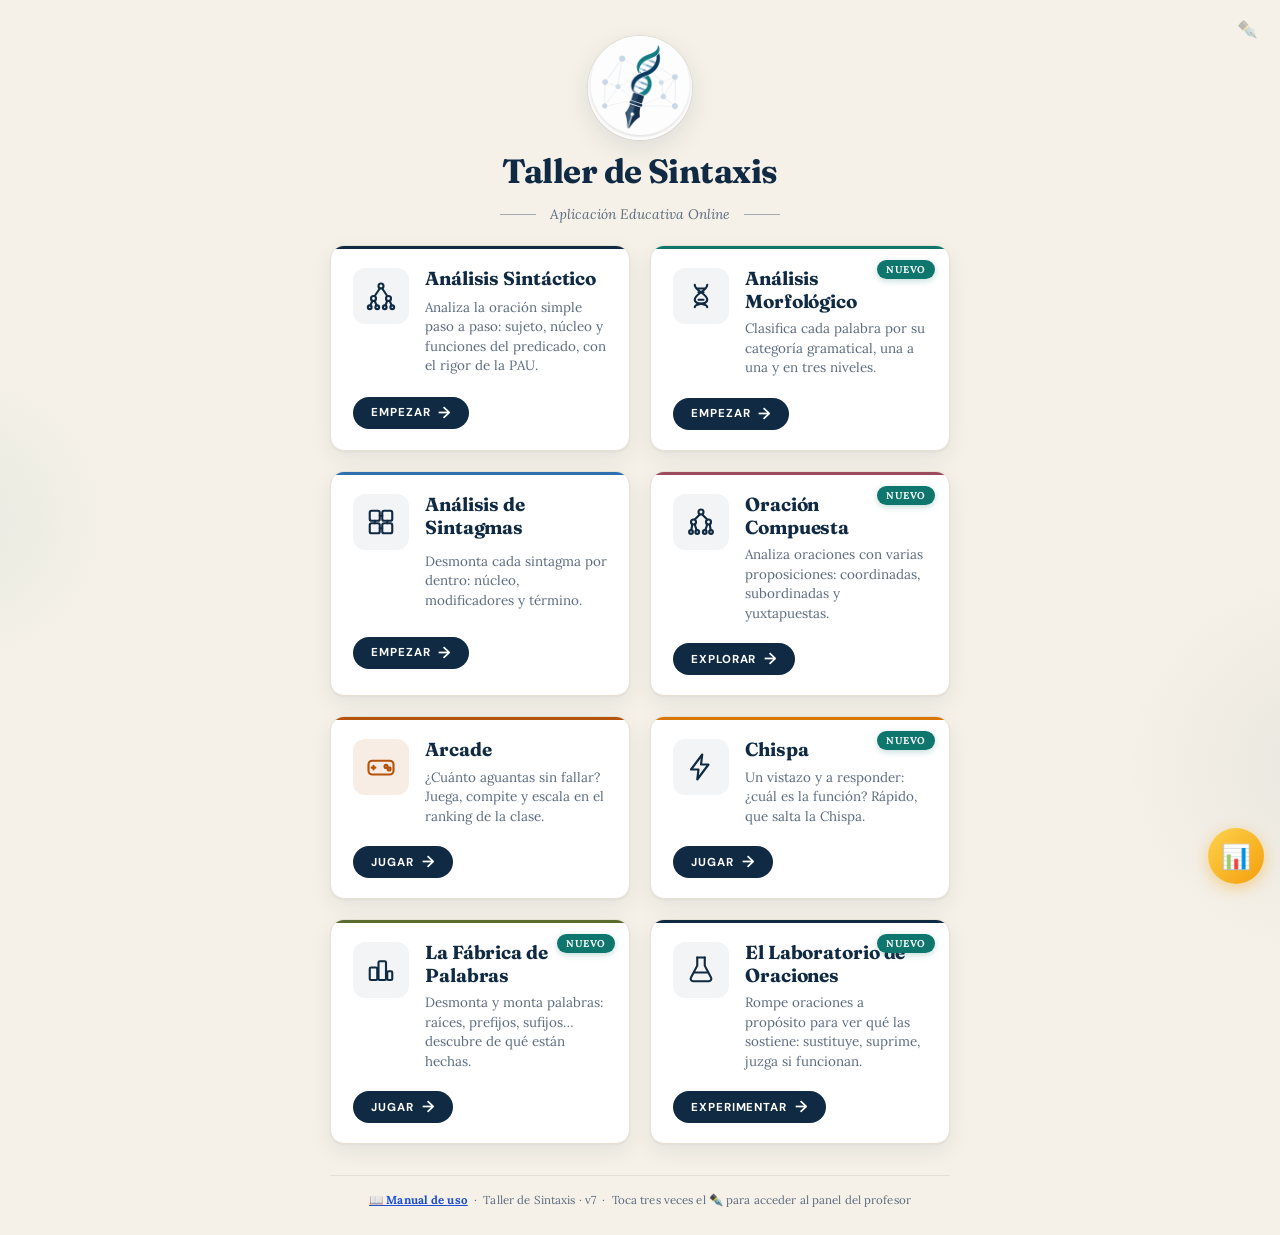
==== index.html @ 7f278c6d "feat(seo): title sin número de versión, meta description y Open Graph en index.html Tarea 2 del tras" ====
<!DOCTYPE html>
<html lang="es">
<head>
<meta charset="UTF-8">
<meta name="viewport" content="width=device-width,initial-scale=1.0">
<title>Taller de Sintaxis — Análisis sintáctico, morfológico y de oraciones compuestas</title>
<meta name="description" content="Practica el análisis sintáctico y morfológico del español paso a paso: oración simple, sintagmas, oraciones compuestas y morfología, con corrección inmediata y terminología de la NGLE.">
<!-- Open Graph / tarjeta de enlace (WhatsApp, Telegram, redes). Texto neutro,
     válido para las dos versiones (Plan_Estrategico_Web.md §11.12). La imagen
     debe ser una URL absoluta: aquí apunta a la versión completa; build-light.js
     la reescribe al dominio de la ligera y añade canonical + og:url allí. -->
<meta property="og:type" content="website">
<meta property="og:site_name" content="Taller de Sintaxis">
<meta property="og:title" content="Taller de Sintaxis — Análisis sintáctico, morfológico y de oraciones compuestas">
<meta property="og:description" content="Practica el análisis sintáctico y morfológico del español paso a paso: oración simple, sintagmas, oraciones compuestas y morfología, con corrección inmediata y terminología de la NGLE.">
<meta property="og:image" content="https://josele-duplex.github.io/Taller-de-sintaxis-compuestas-/assets/logo_2.png">
<meta property="og:image:width" content="1024">
<meta property="og:image:height" content="1024">
<meta property="og:image:alt" content="Logotipo de Taller de Sintaxis">
<meta property="og:locale" content="es_ES">
<meta name="twitter:card" content="summary">
<link rel="icon" href="assets/favicon.svg" type="image/svg+xml">
<link rel="icon" href="assets/favicon-32.png" sizes="32x32" type="image/png">
<link rel="icon" href="assets/favicon-16.png" sizes="16x16" type="image/png">
<link rel="shortcut icon" href="assets/favicon.ico">
<link rel="apple-touch-icon" sizes="180x180" href="assets/favicon-180.png">
<link rel="manifest" href="manifest.json">
<meta name="theme-color" content="#102A43">
<meta name="mobile-web-app-capable" content="yes">
<meta name="apple-mobile-web-app-capable" content="yes">
<meta name="apple-mobile-web-app-status-bar-style" content="black-translucent">
<meta name="apple-mobile-web-app-title" content="Sintaxis">
<link rel="preconnect" href="https://fonts.googleapis.com">
<link rel="preconnect" href="https://fonts.gstatic.com" crossorigin>
<link href="https://fonts.googleapis.com/css2?family=Lora:ital,wght@0,500;0,600;0,700;1,400&family=Nunito:wght@400;600;700;800;900&display=swap" rel="stylesheet">
<link rel="stylesheet" href="css/tokens.css">
<link rel="stylesheet" href="css/legacy.css">
<link rel="stylesheet" href="css/theme/new-ui.css">

<link href="https://fonts.googleapis.com/css2?family=Fraunces:ital,opsz,wght@0,9..144,500;0,9..144,700;0,9..144,900;1,9..144,300&family=DM+Sans:opsz,wght@9..40,400;9..40,500;9..40,700&display=swap" rel="stylesheet">


<script>
// Detect file:// protocol and show warning
if(window.location.protocol === 'file:') {
  document.addEventListener('DOMContentLoaded', function() {
    const banner = document.createElement('div');
    banner.style.cssText = 'position:fixed;top:0;left:0;right:0;z-index:9999;background:#DC2626;color:#fff;'+
      'padding:12px 20px;font-family:sans-serif;font-size:.85rem;font-weight:700;text-align:center;'+
      'box-shadow:0 2px 8px rgba(0,0,0,.3)';
    banner.innerHTML = '⚠️ Abriendo con file:// — algunas funciones pueden no funcionar. ' +
      'Para uso completo: <code style="background:rgba(255,255,255,.2);padding:2px 6px;border-radius:3px">python -m http.server</code> ' +
      'o VS Code Live Server &nbsp; <button onclick="this.parentNode.remove()" '+
      'style="background:rgba(255,255,255,.2);border:none;color:#fff;padding:2px 8px;border-radius:4px;cursor:pointer;margin-left:8px">✕</button>';
    document.body.prepend(banner);
  });
}
</script>
</head>
<body class="theme-new-ui">
<div id="app">
<svg class="paper-grain-filter" xmlns="http://www.w3.org/2000/svg">
  <filter id="paper-grain" x="0" y="0" width="100%" height="100%" color-interpolation-filters="linearRGB">
    <feTurbulence type="fractalNoise" baseFrequency="0.65" numOctaves="3" stitchTiles="stitch" result="noise"/>
    <feColorMatrix type="saturate" values="0" in="noise" result="grayNoise"/>
    <feBlend in="SourceGraphic" in2="grayNoise" mode="multiply" result="blend"/>
    <feComponentTransfer in="blend">
      <feFuncA type="linear" slope="1"/>
    </feComponentTransfer>
  </filter>
</svg>

<!-- LOADING -->
<div id="screen-loading" class="screen">
  <div class="spinner"></div>
  <p class="loading-txt" id="loading-txt">Preparando tus oraciones…</p>
  <p id="loading-tip" style="font-size:.85rem;color:var(--muted);max-width:380px;text-align:center;margin-top:14px;line-height:1.5;font-style:italic;opacity:0;transition:opacity .6s ease"></p>
</div>

<!-- LOGIN -->
<div id="screen-portada" class="screen active" style="display:flex">
  <span class="portada-inkmark" id="egg-btn" onclick="eggClick()" tabindex="-1" aria-hidden="true">✒️</span>
  <div style="width:100%;max-width:620px;margin:auto">
    <div class="portada-hero">
      <div class="portada-logo">
        <img src="assets/logo-portada.png" alt="Taller de Sintaxis" width="92" height="92">
      </div>
      <h1>Taller de Sintaxis</h1>
      <div class="subtitle-rule">Aplicación Educativa Online</div>
    </div>
    <div class="mod-grid">
      <div class="mod-card mc-sint" data-module="sint" onclick="goModule('sint')" role="button" tabindex="0"
           onkeydown="if(event.key==='Enter')goModule('sint')">
        <span class="mod-card-icon" aria-hidden="true">
          <svg viewBox="0 0 24 24"><circle cx="12" cy="4" r="2"/><circle cx="6" cy="14" r="2"/><circle cx="18" cy="14" r="2"/><circle cx="3" cy="21" r="1.5"/><circle cx="9" cy="21" r="1.5"/><circle cx="15" cy="21" r="1.5"/><circle cx="21" cy="21" r="1.5"/><line x1="11" y1="6" x2="7" y2="12"/><line x1="13" y1="6" x2="17" y2="12"/><line x1="5" y1="16" x2="3.5" y2="19.5"/><line x1="7" y1="16" x2="8.5" y2="19.5"/><line x1="17" y1="16" x2="15.5" y2="19.5"/><line x1="19" y1="16" x2="20.5" y2="19.5"/></svg>
        </span>
        <h3 class="mod-card-title">Análisis Sintáctico</h3>
        <p class="mod-card-desc">Analiza la oración simple paso a paso: sujeto, núcleo y funciones del predicado, con el rigor de la PAU.</p>
        <span class="mod-card-cta">Empezar</span>
      </div>
      <div class="mod-card mc-maestro" data-module="maestro" onclick="goModule('maestro')" role="button" tabindex="0"
           onkeydown="if(event.key==='Enter')goModule('maestro')">
        <span class="mod-card-badge">Nuevo</span>
        <span class="mod-card-icon" aria-hidden="true">
          <svg viewBox="0 0 24 24"><path d="M7 3 C 7 8, 17 10, 17 15 S 7 17, 7 21"/><path d="M17 3 C 17 8, 7 10, 7 15 S 17 17, 17 21"/><line x1="9" y1="6" x2="15" y2="6"/><line x1="10" y1="9" x2="14" y2="9"/><line x1="10" y1="15" x2="14" y2="15"/><line x1="9" y1="18" x2="15" y2="18"/></svg>
        </span>
        <h3 class="mod-card-title">Análisis Morfológico</h3>
        <p class="mod-card-desc">Clasifica cada palabra por su categoría gramatical, una a una y en tres niveles.</p>
        <span class="mod-card-cta">Empezar</span>
      </div>
      <div class="mod-card mc-sint4" data-module="sint4" onclick="goModule('sint4')" role="button" tabindex="0"
           onkeydown="if(event.key==='Enter')goModule('sint4')">
        <span class="mod-card-icon" aria-hidden="true">
          <svg viewBox="0 0 24 24"><rect x="3" y="3" width="8" height="8" rx="1.5"/><rect x="13" y="3" width="8" height="8" rx="1.5"/><rect x="3" y="13" width="8" height="8" rx="1.5"/><rect x="13" y="13" width="8" height="8" rx="1.5"/><line x1="11" y1="7" x2="13" y2="7"/><line x1="7" y1="11" x2="7" y2="13"/><line x1="17" y1="11" x2="17" y2="13"/><line x1="11" y1="17" x2="13" y2="17"/></svg>
        </span>
        <h3 class="mod-card-title">Análisis de Sintagmas</h3>
        <p class="mod-card-desc">Desmonta cada sintagma por dentro: núcleo, modificadores y término.</p>
        <span class="mod-card-cta">Empezar</span>
      </div>
      <div class="mod-card mc-compuestas" data-module="compuestas" onclick="goModule('compuestas')" role="button" tabindex="0"
           onkeydown="if(event.key==='Enter')goModule('compuestas')">
        <span class="mod-card-badge">Nuevo</span>
        <span class="mod-card-icon" aria-hidden="true">
          <svg viewBox="0 0 24 24"><circle cx="12" cy="4" r="2"/><circle cx="6" cy="12" r="2"/><circle cx="18" cy="12" r="2"/><circle cx="4" cy="20" r="1.5"/><circle cx="9" cy="20" r="1.5"/><circle cx="15" cy="20" r="1.5"/><circle cx="20" cy="20" r="1.5"/><line x1="11" y1="6" x2="7" y2="10"/><line x1="13" y1="6" x2="17" y2="10"/><line x1="5" y1="14" x2="4.3" y2="18.2"/><line x1="7" y1="14" x2="8.5" y2="18.5"/><line x1="17" y1="14" x2="15.5" y2="18.5"/><line x1="19" y1="14" x2="19.7" y2="18.2"/></svg>
        </span>
        <h3 class="mod-card-title">Oración Compuesta</h3>
        <p class="mod-card-desc">Analiza oraciones con varias proposiciones: coordinadas, subordinadas y yuxtapuestas.</p>
        <span class="mod-card-cta">Explorar</span>
      </div>
      <div class="mod-card mc-arcade" data-module="arcade" onclick="goModule('arcade')" role="button" tabindex="0"
           onkeydown="if(event.key==='Enter')goModule('arcade')">
        <span class="mod-card-icon" aria-hidden="true">
          <svg viewBox="0 0 24 24"><rect x="2" y="7" width="20" height="11" rx="3"/><line x1="6" y1="11" x2="6" y2="14"/><line x1="4.5" y1="12.5" x2="7.5" y2="12.5"/><circle cx="16" cy="11.5" r="1.2"/><circle cx="18.5" cy="13.5" r="1.2"/></svg>
        </span>
        <h3 class="mod-card-title">Arcade</h3>
        <p class="mod-card-desc">¿Cuánto aguantas sin fallar? Juega, compite y escala en el ranking de la clase.</p>
        <span class="mod-card-cta">Jugar</span>
      </div>
      <div class="mod-card mc-chispa" data-module="chispa" onclick="goModule('chispa')" role="button" tabindex="0"
           onkeydown="if(event.key==='Enter')goModule('chispa')">
        <span class="mod-card-badge">Nuevo</span>
        <span class="mod-card-icon" aria-hidden="true">
          <svg viewBox="0 0 24 24"><path d="M13 2 L4 14 h6 l-1 8 9-12 h-6 z"/></svg>
        </span>
        <h3 class="mod-card-title">Chispa</h3>
        <p class="mod-card-desc">Un vistazo y a responder: ¿cuál es la función? Rápido, que salta la Chispa.</p>
        <span class="mod-card-cta">Jugar</span>
      </div>
      <div class="mod-card mc-fabrica" data-module="fabrica" onclick="goModule('fabrica')" role="button" tabindex="0"
           onkeydown="if(event.key==='Enter')goModule('fabrica')">
        <span class="mod-card-badge">Nuevo</span>
        <span class="mod-card-icon" aria-hidden="true">
          <svg viewBox="0 0 24 24"><rect x="3" y="10" width="6" height="10" rx="1"/><rect x="10" y="5" width="6" height="15" rx="1"/><rect x="17" y="13" width="4" height="7" rx="1"/></svg>
        </span>
        <h3 class="mod-card-title">La Fábrica de Palabras</h3>
        <p class="mod-card-desc">Desmonta y monta palabras: raíces, prefijos, sufijos… descubre de qué están hechas.</p>
        <span class="mod-card-cta">Jugar</span>
      </div>
      <div class="mod-card mc-laboratorio" data-module="laboratorio" onclick="goModule('laboratorio')" role="button" tabindex="0"
           onkeydown="if(event.key==='Enter')goModule('laboratorio')">
        <span class="mod-card-badge">Nuevo</span>
        <span class="mod-card-icon" aria-hidden="true">
          <svg viewBox="0 0 24 24"><path d="M9 2v6.5L4 18a2 2 0 0 0 1.8 3h12.4a2 2 0 0 0 1.8-3l-5-9.5V2"/><path d="M9 2h6"/><path d="M6.5 14h11"/></svg>
        </span>
        <h3 class="mod-card-title">El Laboratorio de Oraciones</h3>
        <p class="mod-card-desc">Rompe oraciones a propósito para ver qué las sostiene: sustituye, suprime, juzga si funcionan.</p>
        <span class="mod-card-cta">Experimentar</span>
      </div>
    </div>
    <div class="portada-footer">
      <a href="manual-alumno.html" target="_blank" rel="noopener" style="color:#1D4ED8;font-weight:700;text-decoration:underline">📖 Manual de uso</a>
      &nbsp;·&nbsp; Taller de Sintaxis · v7 &nbsp;·&nbsp; Toca tres veces el ✒️ para acceder al panel del profesor
    </div>
  </div>
</div>

<div id="screen-login" class="screen">
  <div style="width:100%;max-width:530px;margin:auto;padding:24px 16px">
    <button type="button" onclick="showPortada()" style="display:flex;align-items:center;gap:6px;
      background:none;border:none;cursor:pointer;color:var(--muted);font-size:.82rem;
      font-family:'Nunito',sans-serif;font-weight:700;margin-bottom:18px;padding:0">
      ← Volver
    </button>
    <!-- Aviso de cambio de cuaderno (paso 4). Solo la primera vez que el
         alumno llega aqui despues de que un enlace haya cambiado el
         cuaderno de este dispositivo. Lo pinta pintarAvisoDeCambio(). -->
    <div id="login-cambio" class="login-cambio" role="status" style="display:none">
      <span class="lcam-text">Has entrado con el enlace de <strong id="login-cambio-nuevo"></strong>.<span class="lcam-sub">A partir de ahora, tus ejercicios y tus notas se guardan en su cuaderno.</span></span>
      <button type="button" class="lcam-btn" onclick="volverAlCuadernoAnterior()">No era esto · Volver a <span id="login-cambio-anterior"></span></button>
    </div>
    <!-- Distintivo del cuaderno de destino (paso 3 del protocolo de
         departamento, ago-2026). Solo aparece si este dispositivo apunta
         al cuaderno de OTRO profesor: los alumnos de Josele no ven nada
         nuevo. Lo pinta pintarDistintivoCuaderno() en core/cuadernos.js. -->
    <div id="login-cuaderno" class="login-cuaderno" style="display:none">
      <span class="lc-icon" aria-hidden="true">📓</span>
      <span class="lc-text">Cuaderno de <strong id="login-cuaderno-nombre"></strong><span class="lc-sub">Tus ejercicios y tus notas se guardan ahí.</span></span>
    </div>
    <!-- Banner "Hola, [nombre]" — visible solo si hay perfil guardado.
         Permite resetear identidad con un click. -->
    <div id="login-greeting" class="login-greeting" style="display:none">
      <span class="lg-text">Hola, <strong id="login-greeting-name"></strong></span>
      <button type="button" class="lg-reset" onclick="resetProfile()">No soy yo · Cambiar usuario</button>
    </div>
    <div class="card login-card" style="max-width:530px">
      <div class="field">
        <label for="inp-name">Nombre completo</label>
        <input id="inp-name" class="input" type="text" placeholder="Tu nombre completo" autocomplete="name" aria-required="true" maxlength="60">
        <p id="e-name" class="ferr" role="alert"></p>
      </div>
      <div class="field">
        <label for="inp-email">Correo educativo</label>
        <input id="inp-email" class="input" type="text" placeholder="nombre@murciaeduca.es o @gmail.com" autocomplete="email" aria-required="true">
        <p id="e-email" class="ferr" role="alert"></p>
      </div>
      <div class="field" id="campo-grupo">
        <label for="inp-grupo">Grupo</label>
        <select id="inp-grupo" class="input grupo-select"></select>
        <p id="e-grupo" class="ferr" role="alert"></p>
      </div>
      <hr class="divider">
      <!-- Dynamic module login panel — filled by goModule() -->
      <div id="login-module-panel"></div>
      <div id="api-err" role="alert" style="display:none;padding:10px 14px;border-radius:10px;background:var(--red-lt);border:1.5px solid #FCA5A5;color:#991B1B;font-size:.82rem;font-weight:600;margin:12px 0"></div>
      <button type="button" class="btn btn-primary" style="width:100%;padding:14px;font-size:1rem;margin-top:8px" onclick="handleStartAll()">¡Empezar!</button>
      <p style="text-align:center;font-size:.7rem;color:var(--muted);margin-top:10px">Sin URL de API → oraciones de ejemplo</p>
    </div>
  </div>
</div>

<!-- CHISPA — ejercicios relámpago de spot-the-function -->
<div id="screen-chispa" class="screen" style="flex-direction:column;height:100dvh;overflow:hidden">
  <div class="topbar">
    <div class="tb-inner">
      <div class="tb-row1">
        <span class="tb-name" id="chi-name"></span>
        <span class="tb-badge" style="background:linear-gradient(135deg,#F59E0B,#D97706);color:#fff">⚡ Chispa</span>
        <span class="tb-counter" id="chi-streak">🔥 0</span>
        <button type="button" class="btn btn-ghost btn-sm" id="chi-cambiar-tema" onclick="mostrarSelectorTemasChispa()" style="padding:5px 12px;font-size:.75rem;margin-left:auto;font-weight:700;display:none">🔄 Cambiar tema</button>
        <button type="button" class="btn btn-ghost btn-sm" onclick="exitChispa()" style="padding:5px 12px;font-size:.75rem;font-weight:700">✕ Terminar</button>
      </div>
    </div>
  </div>
  <!-- Área de contenido: la única que hace scroll si hiciera falta. El
       botón "Siguiente" vive FUERA de aquí (franja fija más abajo) para
       que nunca dependa de bajar la pantalla para pulsarlo. -->
  <div style="flex:1;min-height:0;overflow-y:auto;display:flex;align-items:center;justify-content:center;padding:16px 20px">
    <div style="width:100%;max-width:640px">
      <div id="chi-oracion" style="font-family:'Fraunces',serif;font-size:1.35rem;line-height:1.5;text-align:center;color:var(--ink);margin-bottom:8px;padding:0 8px"></div>
      <div id="chi-pregunta" style="text-align:center;font-weight:800;font-size:1rem;color:#B45309;margin-bottom:16px"></div>
      <div id="chi-fichas" style="display:flex;flex-direction:column;gap:10px;align-items:stretch"></div>
      <div id="chi-explicacion" style="display:none;margin-top:14px;padding:12px 16px;border-radius:12px;font-size:.88rem;font-weight:600;line-height:1.4;text-align:center"></div>
    </div>
  </div>
  <!-- Franja fija: el botón nunca se desplaza fuera de la vista, sin
       importar cuánto crezca el contenido de arriba. -->
  <div style="flex-shrink:0;padding:12px 20px calc(12px + env(safe-area-inset-bottom));box-sizing:border-box">
    <button type="button" id="chi-siguiente" onclick="chispaSiguiente()" style="display:none;width:100%;max-width:640px;margin:0 auto;padding:14px;font-size:1rem;font-weight:800;background:linear-gradient(135deg,#F59E0B,#D97706);color:#fff;border:none;border-radius:12px;cursor:pointer;box-shadow:0 4px 12px rgba(217,119,6,.3)">Siguiente →</button>
  </div>
</div>

<!-- FÁBRICA — módulo "La Fábrica de Palabras" (formación de palabras) -->
<div id="screen-fabrica" class="screen" style="flex-direction:column;height:100dvh;overflow:hidden">
  <div class="topbar">
    <div class="tb-inner">
      <div class="tb-row1">
        <span class="tb-name" id="fab-name"></span>
        <span class="tb-badge" style="background:var(--fab-oliva);color:#fff">🏭 Fábrica</span>
        <span class="tb-badge" id="fab-nivel-badge" style="background:var(--fab-tint);color:var(--fab-oliva-dk)"></span>
        <span class="tb-counter" id="fab-streak">🔥 0</span>
        <span class="tb-timer" id="fab-timer" aria-live="polite"></span>
        <button type="button" class="btn btn-ghost btn-sm" id="fab-btn-mesa" onclick="fabAbrirMesa()" style="padding:5px 12px;font-size:.75rem;font-weight:700">🧰 Mi mesa</button>
        <button type="button" class="btn btn-ghost btn-sm" id="fab-btn-museo" onclick="fabAbrirMuseo()" style="padding:5px 12px;font-size:.75rem;font-weight:700">🏛 Museo</button>
        <button type="button" class="btn btn-ghost btn-sm" id="fab-cambiar-nivel" onclick="fabCambiarNivel()" style="padding:5px 12px;font-size:.75rem;font-weight:700;display:none">🔄 Cambiar nivel</button>
        <button type="button" class="btn btn-ghost btn-sm" onclick="fabPedirSalir()" style="padding:5px 12px;font-size:.75rem;font-weight:700;margin-left:auto">✕ Terminar</button>
      </div>
      <div style="display:flex;justify-content:space-between;padding:2px 4px">
        <span id="fab-estacion" style="font-size:.78rem;font-weight:800;color:var(--fab-oliva-dk)"></span>
        <span id="fab-progreso" style="font-size:.78rem;color:var(--muted)"></span>
      </div>
    </div>
  </div>
  <div style="flex:1;min-height:0;overflow-y:auto;display:flex;align-items:center;justify-content:center;padding:16px 20px">
    <div style="width:100%;max-width:640px">
      <div id="fab-oracion" style="margin-bottom:10px"></div>
      <div id="fab-pregunta" style="text-align:center;font-weight:700;font-size:.95rem;color:var(--fab-oliva-dk);margin-bottom:18px;letter-spacing:.01em"></div>
      <div id="fab-fichas"></div>
      <div id="fab-explicacion" class="fab-expl" style="display:none;margin-top:16px;padding:12px 16px;border-radius:var(--ui-r);font-size:.88rem;font-weight:500;line-height:1.5;text-align:center" role="status" aria-live="polite"></div>
    </div>
  </div>
  <div style="flex-shrink:0;padding:12px 20px calc(12px + env(safe-area-inset-bottom));box-sizing:border-box">
    <button type="button" id="fab-siguiente" class="fab-btn" onclick="fabSiguienteItem()" style="display:none;width:100%;max-width:640px;margin:0 auto">Siguiente →</button>
  </div>
  <!-- Mesa de Herramientas (§4.3): tabla personal acumulada de procedimientos
       conquistados en Estación 3, accesible en cualquier momento de la sesión. -->
  <div id="fab-mesa-modal" class="fab-mesa-modal" style="display:none">
    <div class="fab-mesa-panel">
      <div class="fab-mesa-head">
        <h3>🧰 Mi Mesa de Herramientas</h3>
        <button type="button" class="btn btn-ghost btn-sm" onclick="fabCerrarMesa()" aria-label="Cerrar">✕</button>
      </div>
      <div id="fab-mesa-body" class="fab-mesa-body"></div>
      <div class="fab-mesa-foot">
        <button type="button" class="fab-btn-sm" onclick="fabImprimirMesa()">🖨 Imprimir</button>
      </div>
    </div>
  </div>
  <!-- Museo de Palabras (§4.2): colección personal de las palabras que el
       alumno ha inventado en el reto creativo «Fabrica tu palabra». -->
  <div id="fab-museo-modal" class="fab-mesa-modal" style="display:none">
    <div class="fab-mesa-panel">
      <div class="fab-mesa-head">
        <h3>🏛 Mi Museo de Palabras</h3>
        <button type="button" class="btn btn-ghost btn-sm" onclick="fabCerrarMuseo()" aria-label="Cerrar">✕</button>
      </div>
      <div id="fab-museo-body" class="fab-mesa-body"></div>
      <div class="fab-mesa-foot">
        <button type="button" class="fab-btn-sm" onclick="fabImprimirMuseo()">🖨 Imprimir</button>
      </div>
    </div>
  </div>
</div>

<!-- LABORATORIO — módulo "El Laboratorio de Oraciones" (F1·sesión 1) -->
<div id="screen-laboratorio" class="screen" style="flex-direction:column;height:100dvh;overflow:hidden">
  <div class="topbar">
    <div class="tb-inner">
      <div class="tb-row1">
        <span class="tb-name" id="lab-name"></span>
        <span class="tb-badge" style="background:var(--lab-verde);color:#fff">🧪 Laboratorio</span>
        <span class="tb-badge" id="lab-nivel-badge" style="background:var(--lab-tint);color:var(--lab-verde-dk)"></span>
        <span class="tb-counter" id="lab-streak">🔥 0</span>
        <span class="tb-timer" id="lab-timer" aria-live="polite"></span>
        <button type="button" class="btn btn-ghost btn-sm" id="lab-cambiar-nivel" onclick="labCambiarNivel()" style="padding:5px 12px;font-size:.75rem;font-weight:700;display:none">🔄 Cambiar nivel</button>
        <button type="button" class="btn btn-ghost btn-sm" id="lab-btn-caja" onclick="labVerCajaPruebas()" style="padding:5px 12px;font-size:.75rem;font-weight:700">📇 Mi Caja</button>
        <button type="button" class="btn btn-ghost btn-sm" onclick="labPedirSalir()" style="padding:5px 12px;font-size:.75rem;font-weight:700;margin-left:auto">✕ Terminar</button>
      </div>
      <div style="display:flex;justify-content:space-between;padding:2px 4px">
        <span id="lab-estacion" style="font-size:.78rem;font-weight:800;color:var(--lab-verde-dk)"></span>
        <span id="lab-progreso" style="font-size:.78rem;color:var(--muted)"></span>
      </div>
    </div>
  </div>
  <div style="flex:1;min-height:0;overflow-y:auto;display:flex;align-items:center;justify-content:center;padding:16px 20px">
    <div style="width:100%;max-width:640px">
      <div id="lab-corpus" style="margin-bottom:10px"></div>
      <div id="lab-pregunta" style="text-align:center;font-weight:700;font-size:.95rem;color:var(--lab-verde-dk);margin-bottom:18px;letter-spacing:.01em"></div>
      <div id="lab-fichas"></div>
      <div id="lab-explicacion" class="lab-expl" style="display:none;margin-top:16px;padding:12px 16px;border-radius:var(--ui-r);font-size:.88rem;font-weight:500;line-height:1.5;text-align:center" role="status" aria-live="polite"></div>
    </div>
  </div>
  <div style="flex-shrink:0;padding:12px 20px calc(12px + env(safe-area-inset-bottom));box-sizing:border-box">
    <button type="button" id="lab-siguiente" class="lab-btn" onclick="labSiguienteItem()" style="display:none;width:100%;max-width:640px;margin:0 auto">Siguiente →</button>
  </div>
</div>

<!-- GAME -->
<div id="screen-game" class="screen" style="flex-direction:column">
  <div class="topbar">
    <div class="tb-inner">
      <div class="tb-row1">
        <span class="tb-name" id="tb-name"></span>
        <div class="prog-bar" role="progressbar" aria-valuemin="0" aria-valuemax="100" aria-valuenow="0" id="prog-wrap">
          <div class="prog-fill" id="prog-fill" style="width:0%"></div>
        </div>
        <span class="tb-counter" id="tb-counter"></span>
        <span class="tb-timer" id="tb-timer" aria-live="polite"></span>
        <span class="tb-badge" id="tb-mode"></span>
        <button type="button" class="btn btn-ghost btn-sm" id="tb-exit-btn" onclick="confirmExitSession()" style="padding:5px 12px;font-size:.75rem;margin-left:4px;font-weight:700" aria-label="Terminar sesión">✕ Terminar</button>
      </div>
      <div class="phase-pills" id="phase-pills"></div>
    </div>
  </div>
  <!-- PRACTICE FILTERS BAR (only visible in practice mode) -->
  <div id="practice-filters-bar" style="display:none;background:rgba(255,255,255,.85);border-bottom:1px solid var(--border);padding:8px 14px;backdrop-filter:blur(8px)">
    <div style="max-width:900px;margin:0 auto;display:flex;align-items:center;gap:10px;flex-wrap:wrap">
      <button type="button" class="btn btn-ghost btn-sm pf-toggle-attention" onclick="togglePracticeFilters()" id="pf-toggle-btn" style="font-size:.85rem;padding:7px 14px;white-space:nowrap;font-weight:700">🔍 Filtros de funciones <span id="pf-count" style="margin-left:4px;font-weight:700">· Todas</span></button>
      <div id="pf-panel" style="display:none;flex:1 1 100%;padding:10px 0 4px;border-top:1px dashed var(--border);margin-top:4px">
        <div style="display:grid;grid-template-columns:1fr 1fr;gap:14px">
          <div>
            <div style="font-size:.72rem;color:#059669;font-weight:700;margin-bottom:6px">✅ Funciones a practicar:</div>
            <div style="display:flex;flex-wrap:wrap;gap:4px 10px" id="pf-checkboxes">
              <label style="display:flex;align-items:center;gap:4px;font-size:.78rem;cursor:pointer"><input type="checkbox" value="CD" onchange="applyPracticeFilters()" checked> CD</label>
              <label style="display:flex;align-items:center;gap:4px;font-size:.78rem;cursor:pointer"><input type="checkbox" value="CI" onchange="applyPracticeFilters()" checked> CI</label>
              <label style="display:flex;align-items:center;gap:4px;font-size:.78rem;cursor:pointer"><input type="checkbox" value="CC Tiempo" onchange="applyPracticeFilters()" checked> CC Tiempo</label>
              <label style="display:flex;align-items:center;gap:4px;font-size:.78rem;cursor:pointer"><input type="checkbox" value="CC Lugar" onchange="applyPracticeFilters()" checked> CC Lugar</label>
              <label style="display:flex;align-items:center;gap:4px;font-size:.78rem;cursor:pointer"><input type="checkbox" value="CC Modo" onchange="applyPracticeFilters()" checked> CC Modo</label>
              <label style="display:flex;align-items:center;gap:4px;font-size:.78rem;cursor:pointer"><input type="checkbox" value="CC Causa" onchange="applyPracticeFilters()" checked> CC Causa</label>
              <label style="display:flex;align-items:center;gap:4px;font-size:.78rem;cursor:pointer"><input type="checkbox" value="Atr." onchange="applyPracticeFilters()" checked> Atr.</label>
              <label style="display:flex;align-items:center;gap:4px;font-size:.78rem;cursor:pointer"><input type="checkbox" value="CPvo" onchange="applyPracticeFilters()" checked> CPvo</label>
              <label style="display:flex;align-items:center;gap:4px;font-size:.78rem;cursor:pointer"><input type="checkbox" value="C.Rég." onchange="applyPracticeFilters()" checked> C.Rég.</label>
              <label style="display:flex;align-items:center;gap:4px;font-size:.78rem;cursor:pointer"><input type="checkbox" value="C.Ag." onchange="applyPracticeFilters()" checked> C.Ag.</label>
              <label style="display:flex;align-items:center;gap:4px;font-size:.78rem;cursor:pointer"><input type="checkbox" value="Marca.Pas.Ref." onchange="applyPracticeFilters()" checked> Pas.Ref.</label>
              <label style="display:flex;align-items:center;gap:4px;font-size:.78rem;cursor:pointer"><input type="checkbox" value="Marca.Imp." onchange="applyPracticeFilters()" checked> Imp.</label>
            </div>
          </div>
          <div>
            <div style="font-size:.72rem;color:#DC2626;font-weight:700;margin-bottom:6px">🚫 No quiero que aparezcan:</div>
            <div style="display:flex;flex-wrap:wrap;gap:4px 10px" id="pf-prohib">
              <label style="display:flex;align-items:center;gap:4px;font-size:.78rem;cursor:pointer"><input type="checkbox" value="CD" onchange="applyPracticeFilters()"> CD</label>
              <label style="display:flex;align-items:center;gap:4px;font-size:.78rem;cursor:pointer"><input type="checkbox" value="CI" onchange="applyPracticeFilters()"> CI</label>
              <label style="display:flex;align-items:center;gap:4px;font-size:.78rem;cursor:pointer"><input type="checkbox" value="Atr." onchange="applyPracticeFilters()"> Atr.</label>
              <label style="display:flex;align-items:center;gap:4px;font-size:.78rem;cursor:pointer"><input type="checkbox" value="CPvo" onchange="applyPracticeFilters()"> CPvo</label>
              <label style="display:flex;align-items:center;gap:4px;font-size:.78rem;cursor:pointer"><input type="checkbox" value="C.Rég." onchange="applyPracticeFilters()"> C.Rég.</label>
              <label style="display:flex;align-items:center;gap:4px;font-size:.78rem;cursor:pointer"><input type="checkbox" value="C.Ag." onchange="applyPracticeFilters()"> C.Ag.</label>
              <label style="display:flex;align-items:center;gap:4px;font-size:.78rem;cursor:pointer"><input type="checkbox" value="Marca.Pas.Ref." onchange="applyPracticeFilters()"> Pas.Ref.</label>
              <label style="display:flex;align-items:center;gap:4px;font-size:.78rem;cursor:pointer"><input type="checkbox" value="Marca.Imp." onchange="applyPracticeFilters()"> Imp.</label>
            </div>
          </div>
        </div>
        <div style="display:flex;gap:6px;margin-top:8px">
          <button type="button" class="btn btn-ghost btn-sm" onclick="pfSetAll(true)" style="font-size:.72rem;padding:3px 8px">✓ Marcar todas las deseadas</button>
          <button type="button" class="btn btn-ghost btn-sm" onclick="pfSetAll(false)" style="font-size:.72rem;padding:3px 8px">✗ Quitar todas</button>
          <button type="button" class="btn btn-ghost btn-sm" onclick="pfClearProhib()" style="font-size:.72rem;padding:3px 8px;color:#DC2626">✗ Limpiar prohibidas</button>
        </div>
      </div>
      <div style="margin-left:auto;display:flex;gap:6px;align-items:center">
        <button type="button" class="btn btn-ghost btn-sm" onclick="goPrevSentenceFromGame()" title="Anterior (←)" style="padding:4px 8px;font-size:.85rem">←</button>
        <button type="button" class="btn btn-ghost btn-sm" onclick="skipCurrentSentence()" title="Saltar / Siguiente (→)" style="padding:4px 8px;font-size:.85rem">→</button>
      </div>
    </div>
  </div>
  <div class="proj-bar" id="proj-bar">
    <span class="proj-bar-title">📺 MODO PROYECTOR</span>
    <span class="proj-bar-mode" id="proj-bar-mode"></span>
    <div style="display:flex;gap:8px;margin-left:auto;align-items:center">
      <span id="proj-sent-indicator" style="font-size:.78rem;opacity:.7;white-space:nowrap"></span>
      <button type="button" class="btn btn-sm" onclick="openProjSelector()"
        style="background:#FCD34D;color:#1E1B4B;border:none;padding:6px 14px;font-weight:800;border-radius:8px"
        title="Elegir oración o saltar a otra sin terminar la actual (Tecla S)">
        📋 Elegir oración
      </button>
      <button type="button" class="btn btn-sm" id="proj-prev-btn" onclick="projPrevSentence()"
        style="background:rgba(255,255,255,.15);color:#fff;border:1px solid rgba(255,255,255,.3);padding:5px 12px">← Anterior</button>
      <button type="button" class="btn btn-sm" onclick="goTeacherPanel()"
        style="background:rgba(255,255,255,.15);color:#fff;border:1px solid rgba(255,255,255,.3);padding:5px 12px" aria-label="Salir del proyector">✕ Salir</button>
    </div>
  </div>
  <!-- Fixed sound toggle -->
  <button type="button" class="sound-btn" id="sound-toggle" onclick="toggleSound()" aria-label="Activar/silenciar sonido" title="Sonido">🔊</button>
  <!-- Glosario flotante -->
  <button type="button" class="glos-fab" id="glos-fab" onclick="openGlosario()" aria-label="Abrir glosario" title="Glosario de abreviaturas y términos"><span style="font-size:1.05rem">📖</span><span>Glosario</span></button>

<!-- GLOSARIO MODAL -->
<div class="glos-bg" id="glos-bg" onclick="if(event.target===this)closeGlosario()" aria-hidden="true">
  <div class="glos-modal" role="dialog" aria-modal="true" aria-labelledby="glos-title">
    <div class="glos-hdr">
      <h2 id="glos-title"><span>📖</span><span>Glosario de términos</span></h2>
      <button type="button" class="glos-close" onclick="closeGlosario()" aria-label="Cerrar glosario">✕</button>
      <div class="glos-search">
        <input type="text" id="glos-input" placeholder="Buscar… (ej.: CD, atributo, pasiva, núcleo)" oninput="filterGlosario(this.value)" autocomplete="off">
      </div>
    </div>
    <div class="glos-body" id="glos-body"></div>
  </div>
</div>

<!-- PROJECTOR SENTENCE SELECTOR DRAWER — outside screen-game for correct fixed positioning -->
<div class="proj-drawer-bg" id="proj-drawer-bg" onclick="closeProjSelector()" aria-hidden="true">
  <div class="proj-drawer" role="dialog" aria-modal="true" aria-label="Selector de oraciones" onclick="event.stopPropagation()">
    <div class="proj-drawer-hdr">
      <div><h3>📋 Selector de oraciones</h3><p id="proj-drawer-sub">Clic en cualquier oración para saltar directamente (abandona la actual)</p></div>
      <button type="button" onclick="closeProjSelector()" style="color:#fff;font-size:1.2rem;background:rgba(255,255,255,.15);border:1px solid rgba(255,255,255,.3);border-radius:7px;padding:4px 10px" aria-label="Cerrar selector">✕</button>
    </div>
    <div class="proj-drawer-list" id="proj-drawer-list"></div>
  </div>
</div>
  <div class="api-warn" id="api-warn" role="status"></div>
  <div class="game-wrap">
    <div class="sent-dots" id="sent-dots"></div>
    <div id="game-phase"></div>
    <div id="game-skip-wrap" style="display:none;text-align:center;margin-top:16px;padding-bottom:12px">
      <button type="button" class="btn btn-ghost btn-sm" onclick="skipCurrentSentence()" style="font-size:.8rem;color:var(--muted);padding:6px 18px">
        Saltar esta oración →
      </button>
    </div>
  </div>
</div>

<!-- RESULTS -->
<div id="screen-results" class="screen" style="flex-direction:column;align-items:center;justify-content:center;padding:24px 16px">
  <div class="res-inner">
    <div class="res-hdr"><h1 id="res-emoji">🏆 Resultado</h1><p id="res-sub"></p></div>
    <div class="card" style="padding:24px;margin-bottom:12px">
      <div class="gauge-wrap">
        <svg width="118" height="118" viewBox="0 0 118 118" aria-hidden="true">
          <circle cx="59" cy="59" r="48" fill="none" stroke="#E8E5DF" stroke-width="10"/>
          <circle id="gauge-arc" cx="59" cy="59" r="48" fill="none" stroke="#16A34A" stroke-width="10" stroke-linecap="round" stroke-dasharray="0 301.6"/>
        </svg>
        <div class="gauge-ctr"><span class="gauge-score" id="gauge-score">—</span><span class="gauge-lbl">/10</span></div>
      </div>
      <p style="text-align:center;font-size:1.55rem;font-weight:800;margin-bottom:2px" id="res-grade"></p>
      <p style="text-align:center;color:var(--muted);font-size:.83rem;margin-bottom:14px" id="res-errs"></p>
      <div class="score-compare" id="score-compare" style="display:none">
        <div class="sc-badge"><span class="sc-badge-lbl">Nota ponderada</span><span class="sc-badge-val" id="sc-weighted" style="color:var(--blue)">—</span></div>
        <div class="sc-badge"><span class="sc-badge-lbl">Puntos obtenidos</span><span class="sc-badge-val" id="sc-earned" style="color:var(--green)">—</span></div>
        <div class="sc-badge"><span class="sc-badge-lbl">Puntos posibles</span><span class="sc-badge-val" id="sc-avail" style="color:var(--muted)">—</span></div>
      </div>
    </div>
    <div class="card" id="res-phase-card" style="padding:16px 19px;margin-bottom:12px;display:none">
      <p style="font-weight:800;font-size:.81rem;text-transform:uppercase;letter-spacing:.05em;margin-bottom:10px">Desglose por competencia</p>
      <table class="phase-table" id="phase-table"><thead><tr><th>Competencia</th><th>Progreso</th><th>Puntos</th><th>%</th></tr></thead><tbody id="phase-table-body"></tbody></table>
    </div>
    <div class="card" id="res-detail-card" style="padding:16px 19px;margin-bottom:12px">
      <div id="res-func-breakdown"></div>
      <p class="res-detail-label" style="font-weight:800;font-size:.81rem;text-transform:uppercase;letter-spacing:.05em;margin-bottom:9px">Detalle por oración</p>
      <div id="res-detail"></div>
    </div>
    <div id="res-msg" role="status" style="display:none;padding:10px 14px;border-radius:10px;font-size:.82rem;font-weight:600;border:1.5px solid;margin-bottom:12px"></div>
    <button type="button" id="res-send-btn" class="btn btn-primary" style="width:100%;padding:14px;font-size:1.05rem;display:none;margin-bottom:10px" onclick="retrySendResult()">📤 Enviar resultado al profesor</button>
    <!-- B4: puente a la Parte 2 del examen en dos partes (se rellena por JS solo si aplica) -->
    <div id="res-mixto-p2" style="display:none;width:100%;margin-bottom:12px"></div>
    <div id="res-mission-info" style="display:none;padding:10px 14px;background:var(--purple-lt);border:1.5px solid #DDD6FE;border-radius:10px;font-size:.85rem;font-weight:700;color:var(--purple);margin-bottom:12px;text-align:center"></div>
    <div style="display:flex;flex-direction:column;gap:8px;width:100%">
      <button type="button" class="btn btn-primary" style="width:100%;padding:13px;font-size:1rem" onclick="goLogin()">Nueva sesión</button>
      <button type="button" id="res-practice-errors" class="btn btn-ghost" style="width:100%;font-size:.88rem;display:none" onclick="practiceMyErrors()">🎯 Practicar mis errores</button>
    </div>
  </div>
</div>

<!-- TEACHER PANEL -->
<div id="screen-teacher" class="screen" style="flex-direction:column">
  <div class="tp-hdr"><div class="tp-hdr-in"><div><h1>Panel del Profesor</h1><p>Taller de Sintaxis v7</p></div><button type="button" class="btn btn-ghost btn-sm" onclick="goLogin()">← Volver</button></div></div>
  <div class="tp-content">
    <!-- ── AYUDA: manuales de uso ──────────────────────────────────── -->
    <div class="s-box" style="border-left:4px solid #0F766E">
      <div class="s-title" style="color:#0F766E">📖 Manuales de uso</div>
      <div class="s-desc">Guías completas de la app. Se abren en una pestaña nueva y puedes compartir estos mismos enlaces con tus alumnos.</div>
      <div style="display:flex;gap:8px;flex-wrap:wrap;margin-top:12px">
        <a href="manual-profesor.html" target="_blank" rel="noopener" style="display:inline-flex;align-items:center;gap:6px;padding:9px 16px;border-radius:9px;background:#102A43;color:#fff;font-weight:700;font-size:.88rem;text-decoration:none">📘 Manual del profesor</a>
        <a href="manual-alumno.html" target="_blank" rel="noopener" style="display:inline-flex;align-items:center;gap:6px;padding:9px 16px;border-radius:9px;background:#fff;border:1.5px solid #CBD5E1;color:#102A43;font-weight:700;font-size:.88rem;text-decoration:none">📗 Manual del alumno</a>
      </div>
    </div>

    <!-- ── INFORME DE LA CLASE (Excel multi-hoja) ──────────────────── -->
    <div class="s-box" style="border:2px solid #6366F1;background:linear-gradient(135deg,#EEF2FF 0%,#F5F3FF 100%)">
      <div class="s-title" style="color:#4338CA;font-size:1.05rem">📊 Informe de la clase</div>
      <div class="s-desc">Descarga un <strong>Excel completo</strong> con notas por alumno, ranking, errores típicos y recomendaciones pedagógicas. Sin configurar nada.</div>
      <button type="button" id="tp-inf-btn" onclick="generarInformeProfesor()"
              style="display:block;width:100%;padding:14px 16px;margin:14px 0 6px;border:none;border-radius:12px;background:#4F46E5;color:#fff;font-weight:800;font-size:1rem;cursor:pointer;box-shadow:0 4px 14px rgba(79,70,229,0.35);transition:transform .08s">
        ↓ Descargar informe (Excel)
      </button>
      <details style="margin-top:8px">
        <summary style="cursor:pointer;font-size:.82rem;color:var(--muted);font-weight:600;padding:4px 0">▸ Ajustar periodo o grupo (opcional)</summary>
        <div style="display:grid;grid-template-columns:1fr 1fr;gap:10px;margin-top:10px;padding:10px;background:#fff;border-radius:8px;border:1px solid #C7D2FE">
          <div>
            <label style="font-size:.74rem;font-weight:700;color:var(--muted)">📅 Desde</label>
            <input id="tp-inf-from" class="input" type="date" style="font-size:.85rem;padding:5px 8px;width:100%">
          </div>
          <div>
            <label style="font-size:.74rem;font-weight:700;color:var(--muted)">📅 Hasta</label>
            <input id="tp-inf-to" class="input" type="date" style="font-size:.85rem;padding:5px 8px;width:100%">
          </div>
          <div>
            <label style="font-size:.74rem;font-weight:700;color:var(--muted)">🎓 Grupo</label>
            <select id="tp-inf-grupo" class="input grupo-select" data-grupo-placeholder="(todas)" style="font-size:.85rem;padding:5px 8px;width:100%"></select>
          </div>
          <div>
            <label style="font-size:.74rem;font-weight:700;color:var(--muted)">🎯 Tipo</label>
            <select id="tp-inf-tipo" class="input" style="font-size:.85rem;padding:5px 8px;width:100%">
              <option value="todo">Todo</option>
              <option value="simples">Sintaxis simple</option>
              <option value="compuestas">Oración compuesta</option>
              <option value="laboratorio">Laboratorio de Oraciones</option>
              <option value="examen">Solo exámenes</option>
            </select>
          </div>
        </div>
        <p style="font-size:.74rem;color:var(--muted);margin-top:6px;padding:0 4px">Por defecto: últimos 7 días, todos los grupos, todo tipo.</p>
      </details>
      <p id="tp-inf-status" role="status" aria-live="polite" style="font-size:.85rem;font-weight:700;margin-top:10px;display:none"></p>
    </div>

    <!-- ── MIS GRUPOS (si compartes el Sheet con otro profesor) ─────── -->
    <div class="s-box" style="border:2px solid #16A34A;background:#F0FDF4">
      <div class="s-title" style="color:#15803D">🎓 Mis grupos</div>
      <div class="s-desc">Si compartes este Sheet con otro profesor, marca aquí SOLO tus grupos. La hoja "Evolución por Alumno" del Sheet mostrará únicamente a estos alumnos — sin esto, no hace falta tocar nada.</div>
      <div id="tp-misgrupos-checks" style="display:flex;flex-wrap:wrap;gap:6px 12px;margin:12px 0"></div>
      <button type="button" id="tp-misgrupos-btn" onclick="guardarMisGrupos()"
              style="padding:10px 16px;border:none;border-radius:10px;background:#16A34A;color:#fff;font-weight:800;font-size:.9rem;cursor:pointer">
        💾 Guardar mis grupos
      </button>
      <p id="tp-misgrupos-status" role="status" aria-live="polite" style="font-size:.82rem;font-weight:700;margin-top:8px;display:none"></p>
    </div>

    <div class="s-box" style="border-left:4px solid var(--blue)">
      <div class="s-title">🎓 Subfase del Examen</div>
      <div class="s-desc">Hasta dónde analiza el alumno en modo examen.</div>
      <div style="display:flex;gap:8px;flex-wrap:wrap;margin-bottom:10px">
        <button type="button" class="btn btn-sm" id="tp-sf-solo_np" onclick="setExamSubfase('solo_np')">① Solo NP</button>
        <button type="button" class="btn btn-sm" id="tp-sf-np_sujeto" onclick="setExamSubfase('np_sujeto')">①② NP + Sujeto</button>
        <button type="button" class="btn btn-sm" id="tp-sf-completo" onclick="setExamSubfase('completo')">①②③ Completo</button>
      </div>
      <p style="font-size:.77rem;color:var(--muted)">Activo: <strong id="tp-subfase-active" style="color:var(--ink)">Completo</strong></p>
    </div>
    <div class="s-box" style="border-left:4px solid var(--purple)">
      <div class="s-title">🔍 Filtros de contenido <span style="font-size:.7rem;font-weight:500;color:var(--muted);margin-left:6px">(Columna G del Sheets)</span></div>
      <div class="s-desc">Selecciona qué funciones sintácticas <strong>deben aparecer</strong> en las oraciones del examen (al menos 1 de las marcadas).</div>
      <div style="display:flex;flex-wrap:wrap;gap:6px 12px;margin:12px 0" id="tp-func-checks">
        <label style="display:flex;align-items:center;gap:4px;font-size:.82rem;cursor:pointer"><input type="checkbox" value="CD" onchange="updateFilterPreview()"> CD</label>
        <label style="display:flex;align-items:center;gap:4px;font-size:.82rem;cursor:pointer"><input type="checkbox" value="CI" onchange="updateFilterPreview()"> CI</label>
        <label style="display:flex;align-items:center;gap:4px;font-size:.82rem;cursor:pointer"><input type="checkbox" value="CC Tiempo" onchange="updateFilterPreview()"> CC Tiempo</label>
        <label style="display:flex;align-items:center;gap:4px;font-size:.82rem;cursor:pointer"><input type="checkbox" value="CC Lugar" onchange="updateFilterPreview()"> CC Lugar</label>
        <label style="display:flex;align-items:center;gap:4px;font-size:.82rem;cursor:pointer"><input type="checkbox" value="CC Modo" onchange="updateFilterPreview()"> CC Modo</label>
        <label style="display:flex;align-items:center;gap:4px;font-size:.82rem;cursor:pointer"><input type="checkbox" value="CC Causa" onchange="updateFilterPreview()"> CC Causa</label>
        <label style="display:flex;align-items:center;gap:4px;font-size:.82rem;cursor:pointer"><input type="checkbox" value="Atr." onchange="updateFilterPreview()"> Atr.</label>
        <label style="display:flex;align-items:center;gap:4px;font-size:.82rem;cursor:pointer"><input type="checkbox" value="CPvo" onchange="updateFilterPreview()"> CPvo</label>
        <label style="display:flex;align-items:center;gap:4px;font-size:.82rem;cursor:pointer"><input type="checkbox" value="C.Rég." onchange="updateFilterPreview()"> C.Rég.</label>
        <label style="display:flex;align-items:center;gap:4px;font-size:.82rem;cursor:pointer"><input type="checkbox" value="C.Ag." onchange="updateFilterPreview()"> C.Ag.</label>
        <label style="display:flex;align-items:center;gap:4px;font-size:.82rem;cursor:pointer"><input type="checkbox" value="Marca.Pas.Ref." onchange="updateFilterPreview()"> Pas.Ref.</label>
        <label style="display:flex;align-items:center;gap:4px;font-size:.82rem;cursor:pointer"><input type="checkbox" value="Marca.Imp." onchange="updateFilterPreview()"> Imp.</label>
      </div>
      <div style="margin-bottom:10px">
        <label style="font-size:.78rem;font-weight:700;color:var(--red)">🚫 Funciones prohibidas <span style="font-weight:400;color:var(--muted)">(las oraciones que contengan estas NO aparecerán)</span></label>
        <div style="display:flex;flex-wrap:wrap;gap:6px 12px;margin-top:6px" id="tp-func-prohib">
          <label style="display:flex;align-items:center;gap:4px;font-size:.82rem;cursor:pointer"><input type="checkbox" value="CD" onchange="updateFilterPreview()"> CD</label>
          <label style="display:flex;align-items:center;gap:4px;font-size:.82rem;cursor:pointer"><input type="checkbox" value="CI" onchange="updateFilterPreview()"> CI</label>
          <label style="display:flex;align-items:center;gap:4px;font-size:.82rem;cursor:pointer"><input type="checkbox" value="Atr." onchange="updateFilterPreview()"> Atr.</label>
          <label style="display:flex;align-items:center;gap:4px;font-size:.82rem;cursor:pointer"><input type="checkbox" value="CPvo" onchange="updateFilterPreview()"> CPvo</label>
          <label style="display:flex;align-items:center;gap:4px;font-size:.82rem;cursor:pointer"><input type="checkbox" value="C.Rég." onchange="updateFilterPreview()"> C.Rég.</label>
          <label style="display:flex;align-items:center;gap:4px;font-size:.82rem;cursor:pointer"><input type="checkbox" value="C.Ag." onchange="updateFilterPreview()"> C.Ag.</label>
          <label style="display:flex;align-items:center;gap:4px;font-size:.82rem;cursor:pointer"><input type="checkbox" value="Marca.Pas.Ref." onchange="updateFilterPreview()"> Pas.Ref.</label>
          <label style="display:flex;align-items:center;gap:4px;font-size:.82rem;cursor:pointer"><input type="checkbox" value="Marca.Imp." onchange="updateFilterPreview()"> Imp.</label>
        </div>
      </div>
      <div style="display:flex;align-items:center;gap:14px;margin-bottom:10px;flex-wrap:wrap">
        <div style="flex:1">
          <label style="font-size:.78rem;font-weight:700;color:var(--muted)">Dificultad máxima</label>
          <div style="display:flex;align-items:center;gap:8px;margin-top:4px">
            <input type="range" id="tp-dif-range" min="0" max="4" value="0" style="flex:1" oninput="updateFilterPreview()">
            <span id="tp-dif-label" style="font-size:.85rem;font-weight:800;min-width:40px">Todas</span>
          </div>
        </div>
      </div>
      <div style="display:flex;gap:12px;align-items:end;margin-bottom:10px">
        <div>
          <label style="font-size:.78rem;font-weight:700;color:var(--muted)">Nº oraciones del examen</label>
          <div style="display:flex;align-items:center;gap:6px;margin-top:4px">
            <input type="number" id="tp-exam-count" min="0" max="50" value="0" style="width:70px;padding:6px 8px;border:1.5px solid var(--border);border-radius:8px;font-size:.9rem;font-weight:700;text-align:center" oninput="updateFilterPreview()">
            <span style="font-size:.75rem;color:var(--muted)">0 = todas</span>
          </div>
        </div>
      </div>
      <div id="tp-filter-preview" style="padding:8px 12px;background:var(--paper2);border-radius:8px;font-size:.82rem;color:var(--muted)">
        Sin filtros activos — se usarán todas las oraciones.
      </div>
      <div style="margin-top:10px">
        <button type="button" class="btn btn-primary btn-sm" onclick="saveExamFilters()">💾 Guardar filtros</button>
      </div>
    </div>
    <div class="s-box">
      <div class="s-title">🔗 URL de la API (Google Apps Script)</div>
      <div class="s-desc">URL de implementación del doGet. Sin URL → oraciones de ejemplo.</div>
      <div style="display:flex;flex-wrap:wrap;gap:8px;margin-bottom:8px">
        <input id="tp-apiurl" class="input mono" type="url" placeholder="https://script.google.com/macros/s/…/exec" style="flex:1;min-width:180px;font-size:.79rem">
        <button type="button" class="btn btn-primary btn-sm" onclick="saveApiUrl()">Guardar</button>
        <button type="button" class="btn btn-ghost btn-sm" onclick="testApiUrl()">Probar</button>
      </div>
      <p id="tp-api-test" style="font-size:.8rem;display:none" role="status"></p>
    </div>
    <div class="s-box">
      <div class="s-title">🎒 Enlace para mis alumnos</div>
      <div class="s-desc">El enlace que repartes en Classroom. Deja los dispositivos de tus alumnos apuntando a tu cuaderno, aunque antes estuvieran en el de otro profesor.</div>
      <p style="font-size:.84rem;margin:0 0 8px">Cuaderno de este dispositivo: <strong id="tp-cuaderno-activo">—</strong></p>
      <div id="tp-enlace-box" style="display:flex;flex-wrap:wrap;gap:8px;margin-bottom:8px">
        <input id="tp-enlace" class="input mono" type="text" readonly style="flex:1;min-width:180px;font-size:.79rem">
        <button type="button" class="btn btn-primary btn-sm" onclick="copiarEnlaceAlumnos()">📋 Copiar</button>
      </div>
      <p id="tp-enlace-status" style="font-size:.8rem;display:none" role="status"></p>
    </div>
    <div class="s-box">
      <div class="s-title">🔑 PIN de Examen</div>
      <div class="s-desc">4 dígitos que comunicas oralmente a los alumnos.</div>
      <div style="display:flex;gap:10px;align-items:center;flex-wrap:wrap;margin-bottom:10px">
        <input id="tp-pin" class="input" type="text" inputmode="numeric" maxlength="4" style="width:116px;text-align:center;font-size:1.4rem;font-weight:900;letter-spacing:.18em;padding:9px 12px">
        <button type="button" class="btn btn-ghost btn-sm" onclick="genPin()">🎲 Generar</button>
        <button type="button" class="btn btn-primary btn-sm" onclick="savePin()">Activar PIN</button>
      </div>
      <div style="display:flex;align-items:center;gap:10px"><span style="font-size:.77rem;color:var(--muted)">PIN activo:</span><div class="tp-pin-display" id="tp-pin-display" aria-live="polite">—</div></div>
    </div>
    <div class="s-box">
      <div class="s-title">⏱ Temporizador</div>
      <div class="s-desc">Minutos máximos para el Modo Examen. 0 = sin límite.</div>
      <div style="display:flex;gap:8px;align-items:center">
        <input id="tp-timer" class="input" type="number" min="0" max="180" value="0" style="width:76px;text-align:center;font-weight:800">
        <span style="font-size:.85rem;color:var(--muted)">min</span>
        <button type="button" class="btn btn-primary btn-sm" onclick="saveTimer()">Guardar</button>
      </div>
    </div>
    <div class="s-box" style="background:#EFF6FF;border:2px solid #3B82F6">
      <div class="s-title" style="color:#1D4ED8">🚀 Activar examen</div>
      <div class="s-desc">Envía la configuración completa al Sheet. Los alumnos la reciben al introducir el PIN.</div>
      <div style="display:flex;gap:8px;flex-wrap:wrap;margin-bottom:10px">
        <div style="flex:1;min-width:100px">
          <label style="font-size:.72rem;font-weight:700;color:var(--muted)">Grupo</label>
          <select id="tp-exam-grupo" class="input grupo-select" data-grupo-placeholder="— Elige clase —" style="font-size:.9rem;padding:6px 8px"></select>
        </div>
        <div style="flex:1;min-width:60px">
          <label style="font-size:.72rem;font-weight:700;color:var(--muted)">Evaluación</label>
          <select id="tp-exam-eval" class="input" style="font-size:.9rem;padding:6px 8px">
            <option value="1ª">1ª</option>
            <option value="2ª">2ª</option>
            <option value="3ª">3ª</option>
          </select>
        </div>
        <div style="flex:2;min-width:140px">
          <label style="font-size:.72rem;font-weight:700;color:var(--muted)">Nombre del examen</label>
          <input id="tp-exam-name" class="input" type="text" placeholder="Sintaxis T3" style="font-size:.9rem;padding:6px 8px">
        </div>
      </div>
      <label style="display:flex;align-items:center;gap:8px;margin-bottom:10px;font-size:.82rem;font-weight:700;color:#1D4ED8;cursor:pointer">
        <input type="checkbox" id="tp-exam-reflexion" style="width:16px;height:16px">
        🧠 Incluir preguntas de reflexión metalingüística
      </label>
      <label style="display:flex;align-items:center;gap:8px;margin-bottom:10px;font-size:.82rem;font-weight:700;color:#1D4ED8;cursor:pointer">
        <input type="checkbox" id="tp-exam-autoemail" style="width:16px;height:16px">
        📧 Enviar informe por correo a cada alumno al terminar
      </label>
      <button type="button" class="btn btn-primary" style="width:100%;padding:14px;font-size:1rem" onclick="activateExam()">🚀 Activar examen en el Sheet</button>
      <button type="button" class="btn btn-ghost" style="width:100%;padding:10px;font-size:.85rem;margin-top:6px;border:1.5px dashed var(--border)" onclick="testCurrentPin()">🔍 Verificar que el PIN funciona</button>
      <p id="tp-exam-status" style="font-size:.82rem;font-weight:700;margin-top:8px;display:none" role="status"></p>
    </div>
    <!-- ── Fase 3.4 (jul-2026): Crear examen de Morfología ─────────────── -->
    <div class="s-box" style="border:2px solid #059669;background:#F0FDF4">
      <div class="s-title" style="color:#047857">🔬 Crear examen de Morfología</div>
      <div class="s-desc">Genera un PIN y actívalo. Los alumnos lo cargarán al entrar al módulo de Morfología: en el login eligen "📝 Examen" e introducen el PIN.</div>
      <div style="display:flex;flex-wrap:wrap;gap:10px;margin:12px 0 8px">
        <div style="min-width:128px">
          <label style="font-size:.74rem;font-weight:700;color:var(--muted)">PIN (4 dígitos)</label>
          <div style="display:flex;gap:4px;margin-top:4px">
            <input id="tp-morfo-exam-pin" class="input" type="text" inputmode="numeric" maxlength="6" placeholder="1234"
              style="width:88px;text-align:center;font-size:1.1rem;font-weight:900;letter-spacing:.15em;padding:6px 8px">
            <button type="button" class="btn btn-ghost btn-sm" onclick="genMorfoExamPin()" title="Generar PIN aleatorio">🎲</button>
          </div>
        </div>
        <div style="flex:1;min-width:80px">
          <label style="font-size:.74rem;font-weight:700;color:var(--muted)">Grupo</label>
          <select id="tp-morfo-exam-grupo" class="input grupo-select" data-grupo-placeholder="— Elige clase —" style="font-size:.88rem;padding:6px 8px;margin-top:4px"></select>
        </div>
        <div style="flex:1;min-width:60px">
          <label style="font-size:.74rem;font-weight:700;color:var(--muted)">Evaluación</label>
          <select id="tp-morfo-exam-eval" class="input" style="font-size:.88rem;padding:6px 8px;margin-top:4px">
            <option value="1ª">1ª</option>
            <option value="2ª">2ª</option>
            <option value="3ª">3ª</option>
          </select>
        </div>
      </div>
      <div style="margin-bottom:10px">
        <label style="font-size:.74rem;font-weight:700;color:var(--muted)">Nombre del examen</label>
        <input id="tp-morfo-exam-name" class="input" type="text" placeholder="Ej: Morfología T3" style="width:100%;font-size:.88rem;padding:6px 8px;margin-top:4px">
      </div>
      <div style="display:flex;flex-wrap:wrap;gap:10px;margin-bottom:10px">
        <div style="min-width:150px">
          <label style="font-size:.74rem;font-weight:700;color:var(--muted)">Nivel (profundidad de las preguntas)</label>
          <select id="tp-morfo-exam-nivel" class="input" style="font-size:.88rem;padding:6px 8px;margin-top:4px;width:100%">
            <option value="aprendiz">Aprendiz — solo categoría</option>
            <option value="eso34">3.º–4.º ESO — atributos esenciales</option>
            <option value="maestro" selected>Maestro — análisis PAU</option>
          </select>
        </div>
        <div style="min-width:110px">
          <label style="font-size:.74rem;font-weight:700;color:var(--muted)">Nº de textos</label>
          <div style="display:flex;align-items:center;gap:6px;margin-top:4px">
            <input id="tp-morfo-exam-ntextos" class="input" type="number" min="0" max="30" value="0" style="width:70px;font-size:.88rem;padding:6px 8px;text-align:center">
            <span style="font-size:.72rem;color:var(--muted)">0 = todos</span>
          </div>
        </div>
        <div style="min-width:110px">
          <label style="font-size:.74rem;font-weight:700;color:var(--muted)">Timer (minutos)</label>
          <div style="display:flex;align-items:center;gap:6px;margin-top:4px">
            <input id="tp-morfo-exam-timer" class="input" type="number" min="0" max="180" value="0" style="width:70px;font-size:.88rem;padding:6px 8px;text-align:center">
            <span style="font-size:.72rem;color:var(--muted)">0 = sin límite</span>
          </div>
        </div>
      </div>
      <p id="tp-morfo-exam-status" style="font-size:.85rem;display:none;padding:8px 12px;border-radius:8px;margin-bottom:8px" role="status"></p>
      <div style="display:flex;gap:8px;align-items:center;flex-wrap:wrap">
        <button type="button" class="btn btn-primary btn-sm" onclick="createExamenMorfologiaUI()">🚀 Activar examen</button>
        <button type="button" class="btn btn-ghost btn-sm" onclick="testMorfoExamPin()">🔎 Probar PIN actual</button>
      </div>
    </div>
    <!-- ── F3 sesión 2 (jul-2026): Crear examen de la Fábrica de Palabras ── -->
    <div class="s-box" style="border:2px solid var(--fab-oliva);background:var(--fab-tint)">
      <div class="s-title" style="color:var(--fab-oliva-dk)">🏭 Crear examen de la Fábrica de Palabras</div>
      <div class="s-desc">Genera un PIN y actívalo. Los alumnos lo introducen en el login de la Fábrica ("🔑 Tengo un PIN de examen") en vez de elegir nivel — el nivel lo fija el examen.</div>
      <div style="display:flex;flex-wrap:wrap;gap:10px;margin:12px 0 8px">
        <div style="min-width:128px">
          <label style="font-size:.74rem;font-weight:700;color:var(--muted)">PIN (4 dígitos)</label>
          <div style="display:flex;gap:4px;margin-top:4px">
            <input id="tp-fab-exam-pin" class="input" type="text" inputmode="numeric" maxlength="6" placeholder="1234"
              style="width:88px;text-align:center;font-size:1.1rem;font-weight:900;letter-spacing:.15em;padding:6px 8px">
            <button type="button" class="btn btn-ghost btn-sm" onclick="genFabricaExamPin()" title="Generar PIN aleatorio">🎲</button>
          </div>
        </div>
        <div style="flex:1;min-width:80px">
          <label style="font-size:.74rem;font-weight:700;color:var(--muted)">Grupo</label>
          <select id="tp-fab-exam-grupo" class="input grupo-select" data-grupo-placeholder="— Elige clase —" style="font-size:.88rem;padding:6px 8px;margin-top:4px"></select>
        </div>
        <div style="flex:1;min-width:60px">
          <label style="font-size:.74rem;font-weight:700;color:var(--muted)">Evaluación</label>
          <select id="tp-fab-exam-eval" class="input" style="font-size:.88rem;padding:6px 8px;margin-top:4px">
            <option value="1ª">1ª</option>
            <option value="2ª">2ª</option>
            <option value="3ª">3ª</option>
          </select>
        </div>
      </div>
      <div style="margin-bottom:10px">
        <label style="font-size:.74rem;font-weight:700;color:var(--muted)">Nombre del examen</label>
        <input id="tp-fab-exam-name" class="input" type="text" placeholder="Ej: Fábrica de Palabras T1" style="width:100%;font-size:.88rem;padding:6px 8px;margin-top:4px">
      </div>
      <div style="display:flex;flex-wrap:wrap;gap:10px;margin-bottom:10px">
        <div style="min-width:150px">
          <label style="font-size:.74rem;font-weight:700;color:var(--muted)">Nivel</label>
          <select id="tp-fab-exam-nivel" class="input" style="font-size:.88rem;padding:6px 8px;margin-top:4px;width:100%">
            <option value="basico">🌱 Aprendiz — 1.º-2.º ESO</option>
            <option value="medio">📗 3.º-4.º ESO</option>
            <option value="avanzado">🧬 Maestro — 1.º Bach</option>
          </select>
        </div>
        <div style="min-width:110px">
          <label style="font-size:.74rem;font-weight:700;color:var(--muted)">Nº de retos</label>
          <div style="display:flex;align-items:center;gap:6px;margin-top:4px">
            <input id="tp-fab-exam-nretos" class="input" type="number" min="0" max="30" value="0" style="width:70px;font-size:.88rem;padding:6px 8px;text-align:center">
            <span style="font-size:.72rem;color:var(--muted)">0 = todos</span>
          </div>
        </div>
        <div style="min-width:110px">
          <label style="font-size:.74rem;font-weight:700;color:var(--muted)">Timer (minutos)</label>
          <div style="display:flex;align-items:center;gap:6px;margin-top:4px">
            <input id="tp-fab-exam-timer" class="input" type="number" min="0" max="180" value="0" style="width:70px;font-size:.88rem;padding:6px 8px;text-align:center">
            <span style="font-size:.72rem;color:var(--muted)">0 = sin límite</span>
          </div>
        </div>
      </div>
      <p style="font-size:.72rem;color:var(--muted);margin:-4px 0 10px">El examen solo juega Estación 2-3 (manipula + etiqueta) — Estación 1 es de aprendizaje, sin nota.</p>
      <p id="tp-fab-exam-status" style="font-size:.85rem;display:none;padding:8px 12px;border-radius:8px;margin-bottom:8px" role="status"></p>
      <div style="display:flex;gap:8px;align-items:center;flex-wrap:wrap">
        <button type="button" class="btn btn-primary btn-sm" onclick="createExamenFabricaUI()">🚀 Activar examen</button>
        <button type="button" class="btn btn-ghost btn-sm" onclick="testFabricaExamPin()">🔎 Probar PIN actual</button>
      </div>
    </div>
    <!-- ── F3 sesión 2 (ago-2026): Crear examen del Laboratorio de Oraciones ── -->
    <div class="s-box" style="border:2px solid var(--lab-verde);background:var(--lab-tint)">
      <div class="s-title" style="color:var(--lab-verde-dk)">🧪 Crear examen del Laboratorio de Oraciones</div>
      <div class="s-desc">Genera un PIN y actívalo. Los alumnos lo introducen en el login del Laboratorio ("🔑 Tengo un PIN de examen") en vez de elegir nivel — el nivel lo fija el examen.</div>
      <div style="display:flex;flex-wrap:wrap;gap:10px;margin:12px 0 8px">
        <div style="min-width:128px">
          <label style="font-size:.74rem;font-weight:700;color:var(--muted)">PIN (4 dígitos)</label>
          <div style="display:flex;gap:4px;margin-top:4px">
            <input id="tp-lab-exam-pin" class="input" type="text" inputmode="numeric" maxlength="6" placeholder="1234"
              style="width:88px;text-align:center;font-size:1.1rem;font-weight:900;letter-spacing:.15em;padding:6px 8px">
            <button type="button" class="btn btn-ghost btn-sm" onclick="genLabExamPin()" title="Generar PIN aleatorio">🎲</button>
          </div>
        </div>
        <div style="flex:1;min-width:80px">
          <label style="font-size:.74rem;font-weight:700;color:var(--muted)">Grupo</label>
          <select id="tp-lab-exam-grupo" class="input grupo-select" data-grupo-placeholder="— Elige clase —" style="font-size:.88rem;padding:6px 8px;margin-top:4px"></select>
        </div>
        <div style="flex:1;min-width:60px">
          <label style="font-size:.74rem;font-weight:700;color:var(--muted)">Evaluación</label>
          <select id="tp-lab-exam-eval" class="input" style="font-size:.88rem;padding:6px 8px;margin-top:4px">
            <option value="1ª">1ª</option>
            <option value="2ª">2ª</option>
            <option value="3ª">3ª</option>
          </select>
        </div>
      </div>
      <div style="margin-bottom:10px">
        <label style="font-size:.74rem;font-weight:700;color:var(--muted)">Nombre del examen</label>
        <input id="tp-lab-exam-name" class="input" type="text" placeholder="Ej: Laboratorio de Oraciones T1" style="width:100%;font-size:.88rem;padding:6px 8px;margin-top:4px">
      </div>
      <div style="display:flex;flex-wrap:wrap;gap:10px;margin-bottom:10px">
        <div style="min-width:150px">
          <label style="font-size:.74rem;font-weight:700;color:var(--muted)">Nivel</label>
          <select id="tp-lab-exam-nivel" class="input" style="font-size:.88rem;padding:6px 8px;margin-top:4px;width:100%">
            <option value="basico">🌱 Aprendiz — 2.º ESO</option>
            <option value="medio">📗 3.º-4.º ESO</option>
            <option value="avanzado">🧬 Maestro — 1.º Bach</option>
          </select>
        </div>
        <div style="min-width:110px">
          <label style="font-size:.74rem;font-weight:700;color:var(--muted)">Nº de retos</label>
          <div style="display:flex;align-items:center;gap:6px;margin-top:4px">
            <input id="tp-lab-exam-nretos" class="input" type="number" min="0" max="30" value="0" style="width:70px;font-size:.88rem;padding:6px 8px;text-align:center">
            <span style="font-size:.72rem;color:var(--muted)">0 = todos</span>
          </div>
        </div>
        <div style="min-width:110px">
          <label style="font-size:.74rem;font-weight:700;color:var(--muted)">Timer (minutos)</label>
          <div style="display:flex;align-items:center;gap:6px;margin-top:4px">
            <input id="tp-lab-exam-timer" class="input" type="number" min="0" max="180" value="0" style="width:70px;font-size:.88rem;padding:6px 8px;text-align:center">
            <span style="font-size:.72rem;color:var(--muted)">0 = sin límite</span>
          </div>
        </div>
      </div>
      <label style="display:flex;align-items:center;gap:6px;font-size:.8rem;color:var(--ink2);margin-bottom:6px;cursor:pointer">
        <input id="tp-lab-exam-zonagris" type="checkbox">
        Incluir retos de zona gris (dos respuestas válidas — desactivado por defecto)
      </label>
      <p style="font-size:.72rem;color:var(--muted);margin:-2px 0 10px">El examen solo juega Estación 2-3 (manipula + etiqueta) — Estación 1 es de aprendizaje, sin nota.</p>
      <p id="tp-lab-exam-status" style="font-size:.85rem;display:none;padding:8px 12px;border-radius:8px;margin-bottom:8px" role="status"></p>
      <div style="display:flex;gap:8px;align-items:center;flex-wrap:wrap">
        <button type="button" class="btn btn-primary btn-sm" onclick="createExamenLaboratorioUI()">🚀 Activar examen</button>
        <button type="button" class="btn btn-ghost btn-sm" onclick="testLabExamPin()">🔎 Probar PIN actual</button>
      </div>
    </div>
    <div class="s-box" style="border-left:4px solid #F59E0B">
      <div class="s-title">💡 Pistas y Consejos</div>
      <div class="s-desc">Controla qué feedback recibe el alumno al cometer un error en Análisis Sintáctico.</div>
      <div style="margin-bottom:12px">
        <strong style="font-size:.82rem;color:var(--ink2)">Modo Práctica</strong>
        <p style="font-size:.72rem;color:var(--muted);margin:3px 0 8px">Pistas disponibles tras 3 segundos de reflexión.</p>
        <div style="display:flex;gap:8px;flex-wrap:wrap">
          <button type="button" class="tp-hint-btn" id="tp-hints-on" onclick="setHintsPractice('on')">✅ Pistas activadas</button>
          <button type="button" class="tp-hint-btn" id="tp-hints-off" onclick="setHintsPractice('off')">🚫 Sin pistas</button>
        </div>
      </div>
      <div>
        <strong style="font-size:.82rem;color:var(--ink2)">Modo Examen</strong>
        <p style="font-size:.72rem;color:var(--muted);margin:3px 0 8px">Las pistas nunca aparecen en examen.</p>
        <div style="display:flex;gap:8px;flex-wrap:wrap">
          <button type="button" class="tp-hint-btn" id="tp-exam-none" onclick="setHintsExam('none')">🚫 Sin comentarios</button>
          <button type="button" class="tp-hint-btn" id="tp-exam-first" onclick="setHintsExam('first_only')">💬 Solo primer consejo</button>
        </div>
      </div>
      <p style="font-size:.72rem;color:var(--muted);margin-top:10px">
        Activo — Práctica: <strong id="tp-hints-practice-lbl" style="color:var(--ink)">Pistas ON</strong> ·
        Examen: <strong id="tp-hints-exam-lbl" style="color:var(--ink)">Solo consejo</strong>
      </p>
    </div>
    <div class="s-box" style="border-left:4px solid #D97706">
      <div class="s-title">📋 Crear Misión</div>
      <div class="s-desc">Asigna ejercicios concretos a los alumnos. Se mostrarán al iniciar cada modo.</div>
      <div style="display:flex;flex-wrap:wrap;gap:10px;margin:12px 0">
        <div style="flex:1;min-width:150px">
          <label style="font-size:.75rem;font-weight:700;color:var(--muted)">Nombre</label>
          <input id="tp-mis-name" class="input" placeholder="Ej: CD y CI nivel básico" style="width:100%;font-size:.85rem">
        </div>
        <div style="min-width:120px">
          <label style="font-size:.75rem;font-weight:700;color:var(--muted)">Modo</label>
          <select id="tp-mis-modo" class="input" style="width:100%;font-size:.85rem;padding:8px">
            <option value="sintaxis">Sintaxis</option>
            <option value="morfologia">Morfología</option>
            <option value="sintagmas">Sintagmas</option>
          </select>
        </div>
        <div style="min-width:80px">
          <label style="font-size:.75rem;font-weight:700;color:var(--muted)">Nº ejercicios</label>
          <input id="tp-mis-n" class="input" type="number" min="1" max="30" value="5" style="width:100%;text-align:center;font-size:.85rem">
        </div>
        <div style="min-width:140px">
          <label style="font-size:.75rem;font-weight:700;color:var(--muted)">Calificación</label>
          <select id="tp-mis-calificacion" class="input" style="width:100%;font-size:.85rem;padding:8px">
            <option value="practica">📖 Práctica (suave)</option>
            <option value="examen">📝 Examen (dura)</option>
          </select>
        </div>
      </div>
      <div style="margin-bottom:10px">
        <label style="font-size:.75rem;font-weight:700;color:var(--muted)">Funciones a practicar (vacío = todas)</label>
        <div style="display:flex;flex-wrap:wrap;gap:4px 10px;margin-top:4px" id="tp-mis-funcs">
          <label style="font-size:.8rem;cursor:pointer"><input type="checkbox" value="CD"> CD</label>
          <label style="font-size:.8rem;cursor:pointer"><input type="checkbox" value="CI"> CI</label>
          <label style="font-size:.8rem;cursor:pointer"><input type="checkbox" value="CC Tiempo"> CC Tiempo</label>
          <label style="font-size:.8rem;cursor:pointer"><input type="checkbox" value="CC Lugar"> CC Lugar</label>
          <label style="font-size:.8rem;cursor:pointer"><input type="checkbox" value="CC Modo"> CC Modo</label>
          <label style="font-size:.8rem;cursor:pointer"><input type="checkbox" value="CC Causa"> CC Causa</label>
          <label style="font-size:.8rem;cursor:pointer"><input type="checkbox" value="Atr."> Atr.</label>
          <label style="font-size:.8rem;cursor:pointer"><input type="checkbox" value="CPvo"> CPvo</label>
          <label style="font-size:.8rem;cursor:pointer"><input type="checkbox" value="C.Rég."> C.Rég.</label>
          <label style="font-size:.8rem;cursor:pointer"><input type="checkbox" value="C.Ag."> C.Ag.</label>
          <label style="font-size:.8rem;cursor:pointer"><input type="checkbox" value="Marca.Pas.Ref."> Pas.Ref.</label>
          <label style="font-size:.8rem;cursor:pointer"><input type="checkbox" value="Marca.Imp."> Imp.</label>
        </div>
      </div>
      <div style="margin-bottom:10px" id="tp-mis-sint-wrap">
        <label style="font-size:.75rem;font-weight:700;color:var(--muted)">Tipos de sintagma (modo Sintagmas — vacío = todos)</label>
        <div style="display:flex;flex-wrap:wrap;gap:4px 10px;margin-top:4px" id="tp-mis-sint-types">
          <label style="font-size:.8rem;cursor:pointer"><input type="checkbox" value="SN"> SN (Nominal)</label>
          <label style="font-size:.8rem;cursor:pointer"><input type="checkbox" value="SP"> SP (Preposicional)</label>
          <label style="font-size:.8rem;cursor:pointer"><input type="checkbox" value="SAdj"> SAdj (Adjetival)</label>
          <label style="font-size:.8rem;cursor:pointer"><input type="checkbox" value="SAdv"> SAdv (Adverbial)</label>
        </div>
      </div>
      <div style="display:flex;gap:8px;align-items:center">
        <button type="button" class="btn btn-primary btn-sm" onclick="createMision()">✚ Crear misión</button>
        <button type="button" class="btn btn-ghost btn-sm" onclick="viewMisiones()">👁 Ver activas</button>
        <span id="tp-mis-msg" style="font-size:.82rem;font-weight:700;display:none"></span>
      </div>
      <div id="tp-mis-list" style="margin-top:12px;display:none"></div>
    </div>
    <div class="s-box">
      <div class="s-title">⚡ Acciones rápidas</div>
      <div style="display:flex;flex-wrap:wrap;gap:8px;margin-top:6px">
        <button type="button" class="btn btn-ghost btn-sm" onclick="syncSents()" style="color:#1D4ED8;border-color:#BFDBFE;background:#EFF6FF">🔄 Sincronizar</button>
        <button type="button" class="btn btn-ghost btn-sm" onclick="openProj()" style="color:var(--purple);border-color:#DDD6FE;background:var(--purple-lt)">📺 Proyector</button>
      </div>
    </div>
    <!-- ── Fase 1.6.B: Crear examen de Compuestas ──────────────────── -->
    <div class="s-box" style="border:2px solid #16A34A;background:#F0FDF4">
      <div class="s-title" style="color:#15803D">🚀 Crear examen de Compuestas</div>
      <div class="s-desc">Configura un examen, genera un PIN y actívalo. Los alumnos lo cargarán al entrar al módulo de Compuestas: en el login eligen "📝 Examen" e introducen el PIN.</div>

      <!-- Fila 1: PIN, Grupo, Evaluación -->
      <div style="display:flex;flex-wrap:wrap;gap:10px;margin:12px 0 8px">
        <div style="min-width:128px">
          <label style="font-size:.74rem;font-weight:700;color:var(--muted)">PIN (4 dígitos)</label>
          <div style="display:flex;gap:4px;margin-top:4px">
            <input id="tp-cp-exam-pin" class="input" type="text" inputmode="numeric" maxlength="6" placeholder="1234"
              style="width:88px;text-align:center;font-size:1.1rem;font-weight:900;letter-spacing:.15em;padding:6px 8px">
            <button type="button" class="btn btn-ghost btn-sm" onclick="genCpExamPin()" title="Generar PIN aleatorio">🎲</button>
          </div>
        </div>
        <div style="flex:1;min-width:80px">
          <label style="font-size:.74rem;font-weight:700;color:var(--muted)">Grupo</label>
          <select id="tp-cp-exam-grupo" class="input grupo-select" data-grupo-placeholder="— Elige clase —" style="font-size:.88rem;padding:6px 8px;margin-top:4px"></select>
        </div>
        <div style="flex:1;min-width:60px">
          <label style="font-size:.74rem;font-weight:700;color:var(--muted)">Evaluación</label>
          <select id="tp-cp-exam-eval" class="input" style="font-size:.88rem;padding:6px 8px;margin-top:4px">
            <option value="1ª">1ª</option>
            <option value="2ª">2ª</option>
            <option value="3ª">3ª</option>
          </select>
        </div>
      </div>

      <!-- Fila 2: Nombre del examen -->
      <div style="margin-bottom:10px">
        <label style="font-size:.74rem;font-weight:700;color:var(--muted)">Nombre del examen</label>
        <input id="tp-cp-exam-name" class="input" type="text" placeholder="Ej: Examen unidad 3 — Subordinadas" style="width:100%;font-size:.88rem;padding:6px 8px;margin-top:4px">
      </div>

      <!-- Fila 3: filtros de contenido -->
      <div style="display:flex;flex-wrap:wrap;gap:10px;margin-bottom:8px">
        <div style="min-width:130px">
          <label style="font-size:.74rem;font-weight:700;color:var(--muted)">Tipo de oración</label>
          <select id="tp-cp-exam-tipo" class="input" style="font-size:.85rem;padding:6px 8px;margin-top:4px;width:100%">
            <option value="*">Todas</option>
            <option value="coordinada">Coordinada</option>
            <option value="subordinada">Subordinada</option>
            <option value="yuxtapuesta">Yuxtapuesta</option>
            <option value="mixta">Mixta</option>
          </select>
        </div>
        <div style="min-width:110px">
          <label style="font-size:.74rem;font-weight:700;color:var(--muted)">Nivel máximo</label>
          <select id="tp-cp-exam-nivel" class="input" style="font-size:.85rem;padding:6px 8px;margin-top:4px;width:100%">
            <option value="avanzado">Avanzado</option>
            <option value="medio">Medio</option>
            <option value="basico">Básico</option>
          </select>
        </div>
        <div style="min-width:100px">
          <label style="font-size:.74rem;font-weight:700;color:var(--muted)">Max. oraciones</label>
          <input id="tp-cp-exam-nprops" class="input" type="number" min="0" max="6" value="0" title="0 = sin límite" style="width:100%;font-size:.88rem;padding:6px 8px;margin-top:4px;text-align:center">
        </div>
      </div>

      <!-- Fila 4: subtipos colapsables -->
      <details style="margin-bottom:10px">
        <summary style="cursor:pointer;font-size:.78rem;font-weight:700;color:var(--ink2);padding:6px 0">Subtipos concretos <span style="color:var(--muted);font-weight:400">(vacío = todos los del tipo elegido)</span></summary>
        <div id="tp-cp-exam-subtipos" style="display:flex;flex-direction:column;gap:8px;padding:8px 0">
          <fieldset style="border:1px solid var(--border);border-radius:8px;padding:6px 10px;margin:0">
            <legend style="font-size:.74rem;color:#0F766E;font-weight:700;padding:0 4px">Coordinación</legend>
            <div style="display:flex;flex-wrap:wrap;gap:8px;padding:4px 0">
              <label style="font-size:.78rem;cursor:pointer"><input type="checkbox" value="copulativa"> Copulativa</label>
              <label style="font-size:.78rem;cursor:pointer"><input type="checkbox" value="adversativa"> Adversativa</label>
              <label style="font-size:.78rem;cursor:pointer"><input type="checkbox" value="disyuntiva"> Disyuntiva</label>
              <label style="font-size:.78rem;cursor:pointer"><input type="checkbox" value="distributiva"> Distributiva</label>
              <label style="font-size:.78rem;cursor:pointer"><input type="checkbox" value="explicativa"> Explicativa</label>
              <label style="font-size:.78rem;cursor:pointer"><input type="checkbox" value="ilativa_coord"> Ilativa</label>
            </div>
          </fieldset>
          <fieldset style="border:1px solid var(--border);border-radius:8px;padding:6px 10px;margin:0">
            <legend style="font-size:.74rem;color:#7C3AED;font-weight:700;padding:0 4px">Sustantivas</legend>
            <div style="display:flex;flex-wrap:wrap;gap:8px;padding:4px 0">
              <label style="font-size:.78rem;cursor:pointer"><input type="checkbox" value="sustantiva_sujeto"> Sujeto</label>
              <label style="font-size:.78rem;cursor:pointer"><input type="checkbox" value="sustantiva_cd"> CD</label>
              <label style="font-size:.78rem;cursor:pointer"><input type="checkbox" value="sustantiva_atributo"> Atributo</label>
              <label style="font-size:.78rem;cursor:pointer"><input type="checkbox" value="sustantiva_termino_preposicion"> Término prep.</label>
              <label style="font-size:.78rem;cursor:pointer"><input type="checkbox" value="sustantiva_aposicion"> Aposición</label>
            </div>
          </fieldset>
          <fieldset style="border:1px solid var(--border);border-radius:8px;padding:6px 10px;margin:0">
            <legend style="font-size:.74rem;color:#4338CA;font-weight:700;padding:0 4px">Relativas</legend>
            <div style="display:flex;flex-wrap:wrap;gap:8px;padding:4px 0">
              <label style="font-size:.78rem;cursor:pointer"><input type="checkbox" value="relativa_especificativa"> Especificativa</label>
              <label style="font-size:.78rem;cursor:pointer"><input type="checkbox" value="relativa_explicativa"> Explicativa</label>
              <label style="font-size:.78rem;cursor:pointer"><input type="checkbox" value="relativa_libre"> Libre</label>
              <label style="font-size:.78rem;cursor:pointer"><input type="checkbox" value="relativa_semilibre"> Semilibre</label>
            </div>
          </fieldset>
          <fieldset style="border:1px solid var(--border);border-radius:8px;padding:6px 10px;margin:0">
            <legend style="font-size:.74rem;color:#D97706;font-weight:700;padding:0 4px">Construcciones</legend>
            <div style="display:flex;flex-wrap:wrap;gap:8px;padding:4px 0">
              <label style="font-size:.78rem;cursor:pointer"><input type="checkbox" value="condicional"> Condicional</label>
              <label style="font-size:.78rem;cursor:pointer"><input type="checkbox" value="final"> Final</label>
              <label style="font-size:.78rem;cursor:pointer"><input type="checkbox" value="causal"> Causal</label>
              <label style="font-size:.78rem;cursor:pointer"><input type="checkbox" value="concesiva"> Concesiva</label>
              <label style="font-size:.78rem;cursor:pointer"><input type="checkbox" value="ilativa_constr"> Ilativa</label>
            </div>
          </fieldset>
          <fieldset style="border:1px solid var(--border);border-radius:8px;padding:6px 10px;margin:0">
            <legend style="font-size:.74rem;color:#0F766E;font-weight:700;padding:0 4px">Adverbiales propias</legend>
            <div style="display:flex;flex-wrap:wrap;gap:8px;padding:4px 0">
              <label style="font-size:.78rem;cursor:pointer"><input type="checkbox" value="temporal"> Temporal</label>
              <label style="font-size:.78rem;cursor:pointer"><input type="checkbox" value="locativa"> Locativa</label>
              <label style="font-size:.78rem;cursor:pointer"><input type="checkbox" value="modal"> Modal</label>
              <label style="font-size:.78rem;cursor:pointer"><input type="checkbox" value="comparativa"> Comparativa</label>
            </div>
          </fieldset>
        </div>
      </details>

      <!-- Fila 5: nº ejercicios + timer -->
      <div style="display:flex;flex-wrap:wrap;gap:10px;margin-bottom:8px">
        <div style="min-width:130px">
          <label style="font-size:.74rem;font-weight:700;color:var(--muted)">Nº de ejercicios</label>
          <div style="display:flex;align-items:center;gap:6px;margin-top:4px">
            <input id="tp-cp-exam-n" class="input" type="number" min="0" max="50" value="0" style="width:70px;font-size:.88rem;padding:6px 8px;text-align:center">
            <span style="font-size:.72rem;color:var(--muted)">0 = todos</span>
          </div>
        </div>
        <div style="min-width:130px">
          <label style="font-size:.74rem;font-weight:700;color:var(--muted)">Timer (minutos)</label>
          <div style="display:flex;align-items:center;gap:6px;margin-top:4px">
            <input id="tp-cp-exam-timer" class="input" type="number" min="0" max="180" value="0" style="width:70px;font-size:.88rem;padding:6px 8px;text-align:center">
            <span style="font-size:.72rem;color:var(--muted)">0 = sin límite</span>
          </div>
        </div>
      </div>

      <!-- Fila 6: chip "Incluir análisis interno" (F6 — desmarcado por defecto) -->
      <div style="margin-bottom:10px;padding:8px 12px;background:#fff;border:1.5px dashed #16A34A;border-radius:8px">
        <label style="display:flex;align-items:center;gap:8px;cursor:pointer;font-size:.84rem;font-weight:600;color:#15803D">
          <input id="tp-cp-exam-interna" type="checkbox" style="width:16px;height:16px;cursor:pointer">
          <span>📖 Pedir análisis interno de las proposiciones</span>
        </label>
        <p style="font-size:.72rem;color:var(--muted);margin:4px 0 0 24px;line-height:1.4">
          Si lo desmarcas (recomendado para PAU/exámenes ágiles), el alumno no clasificará los tokens internos de cada proposición. La nota se recalcula automáticamente sin la fase 6.
        </p>
      </div>

      <!-- Estado + botón activar -->
      <p id="tp-cp-exam-status" style="font-size:.85rem;display:none;padding:8px 12px;border-radius:8px;margin-bottom:8px" role="status"></p>
      <div style="display:flex;gap:8px;align-items:center;flex-wrap:wrap">
        <button type="button" class="btn btn-primary btn-sm" onclick="createExamenCompuestaUI()">🚀 Activar examen</button>
        <button type="button" class="btn btn-ghost btn-sm" onclick="testCpExamPin()">🔎 Probar PIN actual</button>
      </div>
    </div>

    <!-- ── Fase 1.6: Resultados de Compuestas ──────────────────────── -->
    <div class="s-box" style="border:2px solid #7C3AED;background:#FAF5FF">
      <div class="s-title" style="color:#6D28D9">🧩 Resultados de Compuestas</div>
      <div class="s-desc">Sesiones guardadas en <code>Compuestas_Resultados</code>. Filtra por grupo, evaluación o modo.</div>
      <div style="display:flex;gap:8px;flex-wrap:wrap;margin-bottom:10px">
        <div style="flex:1;min-width:80px">
          <label style="font-size:.72rem;font-weight:700;color:var(--muted)">Grupo</label>
          <select id="tp-cp-grupo" class="input grupo-select" data-grupo-placeholder="(todas)" style="font-size:.88rem;padding:5px 8px"></select>
        </div>
        <div style="flex:1;min-width:60px">
          <label style="font-size:.72rem;font-weight:700;color:var(--muted)">Evaluación</label>
          <input id="tp-cp-eval" class="input" type="text" placeholder="1ª" style="font-size:.88rem;padding:5px 8px">
        </div>
        <div style="min-width:90px">
          <label style="font-size:.72rem;font-weight:700;color:var(--muted)">Modo</label>
          <select id="tp-cp-modo" class="input" style="font-size:.88rem;padding:5px 8px">
            <option value="">Todos</option>
            <option value="examen">Examen</option>
            <option value="practica">Práctica</option>
          </select>
        </div>
        <div style="display:flex;align-items:end;gap:6px">
          <button type="button" class="btn btn-primary btn-sm" onclick="loadCpDashboard()">Cargar</button>
          <button type="button" class="btn btn-ghost btn-sm" onclick="exportCpCSV()">📥 CSV</button>
        </div>
      </div>
      <div id="tp-cp-stats" style="display:none;padding:10px 14px;background:#fff;border-radius:10px;border:1.5px solid #DDD6FE;margin-bottom:10px">
        <div style="display:flex;gap:16px;flex-wrap:wrap;font-size:.85rem">
          <div><strong>Sesiones:</strong> <span id="cp-dash-total">0</span></div>
          <div><strong>Media:</strong> <span id="cp-dash-media" style="font-weight:900">—</span></div>
          <div style="color:#059669"><strong>Aprobadas:</strong> <span id="cp-dash-aprob">0</span></div>
          <div style="color:#DC2626"><strong>Suspendidas:</strong> <span id="cp-dash-susp">0</span></div>
        </div>
        <div style="margin-top:8px;height:8px;background:#E5E7EB;border-radius:99px;overflow:hidden">
          <div id="cp-dash-bar" style="height:100%;background:#7C3AED;border-radius:99px;transition:width .6s"></div>
        </div>
      </div>
      <div id="tp-cp-table" style="display:none;max-height:300px;overflow-y:auto">
        <table style="width:100%;border-collapse:collapse;font-size:.78rem">
          <thead><tr style="background:#F5F3FF;position:sticky;top:0">
            <th style="padding:6px 8px;text-align:left;border-bottom:2px solid #DDD6FE">Fecha</th>
            <th style="padding:6px 4px;text-align:left;border-bottom:2px solid #DDD6FE">Alumno</th>
            <th style="padding:6px 4px;text-align:center;border-bottom:2px solid #DDD6FE">Grupo</th>
            <th style="padding:6px 4px;text-align:center;border-bottom:2px solid #DDD6FE">Eval.</th>
            <th style="padding:6px 4px;text-align:center;border-bottom:2px solid #DDD6FE">PIN</th>
            <th style="padding:6px 4px;text-align:center;border-bottom:2px solid #DDD6FE">Modo</th>
            <th style="padding:6px 4px;text-align:center;border-bottom:2px solid #DDD6FE">Hechos</th>
            <th style="padding:6px 4px;text-align:center;border-bottom:2px solid #DDD6FE">Nota</th>
          </tr></thead>
          <tbody id="cp-dash-tbody"></tbody>
        </table>
      </div>
      <p id="tp-cp-msg" style="font-size:.82rem;color:var(--muted);display:none;margin-top:8px"></p>
    </div>

    <!-- ── B4: Crear examen mixto (Parte 1 simples + Parte 2 compuestas) ── -->
    <div class="s-box" style="border:2px solid #102A43;background:#F0F4F8">
      <div class="s-title" style="color:#102A43">🔀 Crear examen mixto (Parte 1 + Parte 2)</div>
      <div class="s-desc">
        Un examen en dos partes con el <strong>mismo PIN</strong>: el alumno hace primero las
        oraciones simples y, al terminar, continúa con la oración compuesta. La nota global
        se calcula ponderando las dos notas.
        <strong>Usa los filtros que ya hayas puesto arriba</strong> en «Crear examen» (Simples)
        y en «Crear examen de Compuestas» — este bloque solo añade el PIN compartido, los
        pesos y activa las dos partes a la vez. No hace falta pulsar los botones "Activar
        examen" de esas dos secciones.
      </div>

      <div style="display:flex;flex-wrap:wrap;gap:10px;margin:12px 0 8px">
        <div style="min-width:128px">
          <label style="font-size:.74rem;font-weight:700;color:var(--muted)">PIN compartido (4-6 dígitos)</label>
          <div style="display:flex;gap:4px;margin-top:4px">
            <input id="tp-mix-pin" class="input" type="text" inputmode="numeric" maxlength="6" placeholder="1234"
              style="width:88px;text-align:center;font-size:1.1rem;font-weight:900;letter-spacing:.15em;padding:6px 8px">
            <button type="button" class="btn btn-ghost btn-sm" onclick="genMixExamPin()" title="Generar PIN aleatorio">🎲</button>
          </div>
          <p style="font-size:.68rem;color:#B45309;margin:4px 0 0;line-height:1.35">⚠ Usa un PIN nuevo: si luego reutilizas este PIN para un examen normal, la parte de compuestas quedaría activa por su cuenta.</p>
        </div>
        <div style="flex:1;min-width:80px">
          <label style="font-size:.74rem;font-weight:700;color:var(--muted)">Grupo</label>
          <select id="tp-mix-grupo" class="input grupo-select" data-grupo-placeholder="— Elige clase —" style="font-size:.88rem;padding:6px 8px;margin-top:4px"></select>
        </div>
        <div style="flex:1;min-width:60px">
          <label style="font-size:.74rem;font-weight:700;color:var(--muted)">Evaluación</label>
          <select id="tp-mix-eval" class="input" style="font-size:.88rem;padding:6px 8px;margin-top:4px">
            <option value="1ª">1ª</option>
            <option value="2ª">2ª</option>
            <option value="3ª">3ª</option>
          </select>
        </div>
      </div>

      <div style="margin-bottom:10px">
        <label style="font-size:.74rem;font-weight:700;color:var(--muted)">Nombre del examen</label>
        <input id="tp-mix-name" class="input" type="text" placeholder="Ej: Examen unidad 5 — mixto" style="width:100%;font-size:.88rem;padding:6px 8px;margin-top:4px">
      </div>

      <div style="margin-bottom:10px;padding:10px 12px;background:#fff;border:1.5px solid var(--border);border-radius:8px">
        <label style="font-size:.74rem;font-weight:700;color:var(--muted)">Peso de cada parte en la nota global (debe sumar 100)</label>
        <div style="display:flex;align-items:center;gap:10px;margin-top:6px;flex-wrap:wrap">
          <span style="font-size:.82rem">📗 Simples</span>
          <input id="tp-mix-peso-s" class="input" type="number" min="0" max="100" value="40" style="width:64px;text-align:center;font-weight:800" oninput="_syncMixPesos('s')">
          <span style="color:var(--muted)">+</span>
          <span style="font-size:.82rem">🧩 Compuestas</span>
          <input id="tp-mix-peso-c" class="input" type="number" min="0" max="100" value="60" style="width:64px;text-align:center;font-weight:800" oninput="_syncMixPesos('c')">
          <span style="color:var(--muted)">=</span>
          <span id="tp-mix-peso-total" style="font-weight:900">100</span>
        </div>
      </div>

      <p id="tp-mix-exam-status" style="font-size:.85rem;display:none;padding:8px 12px;border-radius:8px;margin-bottom:8px" role="status"></p>
      <div style="display:flex;gap:8px;align-items:center;flex-wrap:wrap">
        <button type="button" class="btn btn-primary btn-sm" onclick="crearExamenMixtoUI()">🚀 Activar examen mixto</button>
        <button type="button" class="btn btn-ghost btn-sm" onclick="testMixExamPin()">🔎 Probar PIN actual</button>
      </div>
    </div>

    <!-- ── B4: Resultados de examen mixto ──────────────────────────── -->
    <div class="s-box" style="border:2px solid #102A43;background:#F0F4F8">
      <div class="s-title" style="color:#102A43">🔀 Resultados de examen mixto</div>
      <div class="s-desc">Cruce entre <code>Alumnos_Resultados</code> y <code>Compuestas_Resultados</code> por email. Deja el PIN en blanco para ver todos los exámenes mixtos.</div>
      <div style="display:flex;gap:8px;flex-wrap:wrap;margin-bottom:10px">
        <div style="min-width:110px">
          <label style="font-size:.72rem;font-weight:700;color:var(--muted)">PIN (opcional)</label>
          <input id="tp-mix-dash-pin" class="input" type="text" inputmode="numeric" maxlength="6" placeholder="(todos)" style="font-size:.88rem;padding:5px 8px">
        </div>
        <div style="display:flex;align-items:end;gap:6px">
          <button type="button" class="btn btn-primary btn-sm" onclick="loadMixDashboard()">Cargar</button>
          <button type="button" class="btn btn-ghost btn-sm" onclick="exportMixCSV()">📥 CSV</button>
        </div>
      </div>
      <div id="tp-mix-results"></div>
      <p id="tp-mix-msg" style="font-size:.82rem;color:var(--muted);display:none;margin-top:8px"></p>
    </div>

    <div class="gas-guide">
      <h3>📋 Estructura de Alumnos_Resultados</h3>
      <pre>A: Fecha · B: Correo · C: Nombre · D: Grupo · E: Evaluación · F: Examen
G: PIN · H: Nota (0-10) · I: Completadas · J: Total_Oraciones
K: Sujeto_Pts · L: Funciones_Pts · M: NP_Pts · N: Elem_Fallados</pre>
    </div>
  </div>
</div>


<!-- PRÓXIMAMENTE (versión ligera): Fábrica y Laboratorio, ver navigation.js goModule() -->
<div class="overlay" id="proximamente-overlay" role="dialog" aria-modal="true">
  <div class="ov-bg" onclick="closeOverlay('proximamente-overlay')" aria-hidden="true"></div>
  <div class="modal" style="max-width:480px;padding:0;overflow:hidden">
    <div style="background:linear-gradient(135deg,#7C3AED,#2563EB);padding:20px 24px;color:#fff">
      <h2 id="prox-titulo" style="font-size:1.3rem;font-weight:900;margin:0">Próximamente</h2>
    </div>
    <div style="padding:20px 24px">
      <p id="prox-desc" style="font-size:.92rem;line-height:1.5;margin:0"></p>
      <p style="font-size:.82rem;color:#888;margin:12px 0 0">Este módulo ya existe y funciona — está disponible en la versión completa del Taller de Sintaxis. Aquí llegará pronto.</p>
    </div>
    <div style="padding:12px 20px 18px;border-top:1px solid var(--border);display:flex;justify-content:center">
      <button type="button" class="btn btn-ghost btn-sm" onclick="closeOverlay('proximamente-overlay')">Entendido</button>
    </div>
  </div>
</div>

<!-- MISSION SELECTOR OVERLAY -->
<div class="overlay" id="mission-overlay" role="dialog" aria-modal="true">
  <div class="ov-bg" onclick="closeMissionSelector()" aria-hidden="true"></div>
  <div class="modal" style="max-width:560px;padding:0;overflow:hidden">
    <div style="background:linear-gradient(135deg,#7C3AED,#2563EB);padding:20px 24px;color:#fff">
      <h2 style="font-size:1.3rem;font-weight:900;margin:0">📋 Misiones disponibles</h2>
      <p style="font-size:.82rem;opacity:.8;margin:4px 0 0">Selecciona una misión o practica libremente</p>
    </div>
    <div id="mission-cards" style="padding:16px 20px;max-height:50vh;overflow-y:auto"></div>
    <div style="padding:12px 20px 18px;border-top:1px solid var(--border);display:flex;gap:10px;justify-content:center">
      <button type="button" class="btn btn-ghost" onclick="startFreePlay()" style="font-size:.88rem">🎯 Práctica libre</button>
      <button type="button" class="btn btn-ghost btn-sm" onclick="closeMissionSelector()">Cancelar</button>
    </div>
  </div>
</div>

<!-- B4: EXAMEN EN DOS PARTES — aviso inicial y reanudación (sin cierre por
     fondo: es un punto de decisión de examen, el alumno debe elegir botón) -->
<div class="overlay" id="mixto-overlay" role="dialog" aria-modal="true">
  <div class="ov-bg" aria-hidden="true"></div>
  <div class="modal" style="max-width:520px;padding:0;overflow:hidden">
    <div style="background:linear-gradient(135deg,#102A43,#1E3A5F);padding:20px 24px;color:#fff">
      <h2 style="font-size:1.25rem;font-weight:900;margin:0">📝 Examen en dos partes</h2>
      <p id="mixto-ov-sub" style="font-size:.82rem;opacity:.85;margin:4px 0 0"></p>
    </div>
    <div id="mixto-ov-body" style="padding:18px 22px;font-size:.92rem;line-height:1.55;color:var(--ink2)"></div>
    <div id="mixto-ov-actions" style="padding:12px 20px 18px;border-top:1px solid var(--border);display:flex;gap:10px;justify-content:center;flex-wrap:wrap"></div>
  </div>
</div>

<!-- FEEDBACK MODAL -->
<div class="overlay" id="fb-overlay" role="dialog" aria-modal="true">
  <div class="ov-bg" onclick="closeFb()" aria-hidden="true"></div>
  <div class="modal" style="max-width:560px">
    <div class="fb-inner">
      <div class="fb-icon-wrap" id="fb-wrap"><span class="fb-icon" id="fb-icon" aria-hidden="true"></span></div>
      <h2 class="fb-title" id="fb-title"></h2>
      <div class="fb-consejo" id="fb-consejo"></div>
      <!-- C6: Sistema de pistas -->
      <div id="fb-pista-wrap" style="display:none;margin-bottom:16px">
        <button type="button" id="fb-pista-btn" class="btn-pista" disabled onclick="showPista()">
          <span>💡</span><span id="fb-pista-btn-txt">Ver pista</span><span class="btn-pista-timer" id="fb-pista-timer" style="display:none">3</span>
        </button>
        <div id="fb-pista-content" class="fb-pista-box" style="display:none"></div>
      </div>
      <div id="fb-leccion-wrap" style="display:none;margin-bottom:14px">
        <button type="button" class="btn btn-ghost" style="width:100%;border:2px solid #8B5CF6;color:#7C3AED;font-weight:800;font-size:.88rem" onclick="openMicroLeccion()">📖 ¿Quieres entenderlo mejor? (2 min)</button>
      </div>
      <!-- Puente de vuelta al Laboratorio de Oraciones (F2·sesión 3) -->
      <div id="fb-lab-wrap" style="display:none;margin-bottom:14px">
        <button type="button" class="btn btn-ghost" style="width:100%;border:2px solid var(--lab-verde);color:var(--lab-verde-dk);font-weight:800;font-size:.88rem" onclick="irAlLaboratorioDesdeSint()">🧪 Practica esta función en el Laboratorio</button>
      </div>
      <div style="display:flex;justify-content:center"><button type="button" class="btn btn-primary" onclick="closeFb()">Entendido</button></div>
    </div>
  </div>
</div>

<!-- SUCCESS OVERLAY -->
<div class="succ-bg" id="succ-overlay" role="dialog" aria-modal="true">
  <div class="succ-card">
    <div class="succ-check" aria-hidden="true"><svg viewBox="0 0 36 36" fill="none"><path d="M7 18.5L14.5 26L29 10" stroke="#fff" stroke-width="3.5" stroke-linecap="round" stroke-linejoin="round"/></svg></div>
    <h2 class="succ-title" id="succ-title">¡Oración completada!</h2>
    <div class="succ-oracion" id="succ-oracion"></div>
    <div class="succ-badge" id="succ-badge" role="status"></div>
    <!-- Pedagogical: funciones practicadas en esta oración -->
    <div id="succ-funcs" class="succ-funcs" style="display:none">
      <div class="succ-funcs-label"><span>📚</span><span>En esta oración has practicado</span></div>
      <div class="succ-funcs-list" id="succ-funcs-list"></div>
    </div>
    <!-- Sprint 1: inventario acumulado de funciones acertadas en la sesión -->
    <div id="succ-session-progress" class="succ-funcs succ-session-progress" style="display:none">
      <div class="succ-funcs-label"><span>🌱</span><span>Acertadas en esta sesión</span></div>
      <div class="succ-funcs-list" id="succ-session-progress-list"></div>
    </div>
    <!-- Sprint 1: sugerencia de zona de desarrollo próximo (≥5 oraciones) -->
    <div id="succ-zdp" style="display:none"></div>
    <!-- A) Metacognitive summary: only visible in exam mode -->
    <div id="succ-meta" style="display:none;margin:14px 0 4px;padding:16px 18px;background:linear-gradient(135deg,#F5F3FF 0%,#EDE9FE 100%);border:1.5px solid #7C3AED;border-radius:14px;text-align:left">
      <div style="font-size:.72rem;font-weight:800;color:#5B21B6;text-transform:uppercase;letter-spacing:.1em;margin-bottom:12px;text-align:center;display:flex;align-items:center;justify-content:center;gap:6px"><span>📊</span><span>Resumen de esta oración</span></div>
      <div style="display:grid;grid-template-columns:1fr 1fr 1fr;gap:12px">
        <div style="text-align:center">
          <div style="font-size:1.7rem;font-weight:900;color:#5B21B6;line-height:1;font-family:'Fraunces',serif" id="succ-meta-first"></div>
          <div style="font-size:.66rem;color:#6D28D9;margin-top:6px;font-weight:800;text-transform:uppercase;letter-spacing:.05em">Aciertos a la 1.ª</div>
        </div>
        <div style="text-align:center">
          <div style="font-size:1.7rem;font-weight:900;color:#5B21B6;line-height:1;font-family:'Fraunces',serif" id="succ-meta-errs"></div>
          <div style="font-size:.66rem;color:#6D28D9;margin-top:6px;font-weight:800;text-transform:uppercase;letter-spacing:.05em">Errores totales</div>
        </div>
        <div style="text-align:center">
          <div style="font-size:1.7rem;font-weight:900;color:#5B21B6;line-height:1;font-family:'Fraunces',serif" id="succ-meta-time"></div>
          <div style="font-size:.66rem;color:#6D28D9;margin-top:6px;font-weight:800;text-transform:uppercase;letter-spacing:.05em">Tiempo</div>
        </div>
      </div>
    </div>
    <!-- Fase C: preguntas de reflexión metalingüística (opt-in práctica / casilla examen) -->
    <div id="succ-reflexion" style="display:none"></div>
    <button type="button" id="succ-btn" class="btn btn-success btn-lg" style="margin-top:8px;font-weight:800;padding:14px 28px;font-size:1rem;box-shadow:0 6px 16px rgba(22,163,74,.28)" onclick="doNextSentence()">Analizar la siguiente oración →</button>
  </div>
</div>

<!-- MICRO-LECCIÓN OVERLAY (must be OUTSIDE succ-overlay or it inherits its display:none) -->
<div class="overlay" id="ml-overlay" role="dialog" aria-modal="true" style="z-index:1200">
  <div class="ov-bg" onclick="closeMicroLeccion()" aria-hidden="true"></div>
  <div class="modal" style="max-width:540px;max-height:90vh;overflow-y:auto">
    <div style="padding:24px 22px">
      <div style="display:flex;justify-content:space-between;align-items:start;margin-bottom:16px">
        <div>
          <div style="font-size:.7rem;font-weight:800;text-transform:uppercase;letter-spacing:.08em;color:#7C3AED;margin-bottom:4px" id="ml-tag"></div>
          <h2 style="font-size:1.15rem;font-weight:900;color:var(--ink);margin:0" id="ml-title"></h2>
        </div>
        <button type="button" style="background:none;border:none;font-size:1.4rem;cursor:pointer;color:var(--muted);padding:4px" onclick="closeMicroLeccion()">✕</button>
      </div>
      <div id="ml-body" style="font-size:.9rem;line-height:1.7;color:var(--ink2)"></div>
      <div id="ml-quiz" style="margin-top:16px;display:none"></div>
      <div id="ml-progress" style="margin-top:16px;display:flex;justify-content:center;gap:8px"></div>
    </div>
  </div>
</div>

<!-- TEACHER PASSWORD MODAL -->
<div class="overlay" id="teacher-modal" role="dialog" aria-modal="true">
  <div class="ov-bg" onclick="closeOverlay('teacher-modal')" aria-hidden="true"></div>
  <div class="modal">
    <div class="modal-hdr"><h2>Panel del Profesor</h2></div>
    <div class="modal-body">
      <p style="font-size:.84rem;color:var(--muted);margin-bottom:11px">Contraseña de administrador:</p>
      <input id="teacher-pw" class="input" type="password" placeholder="Contraseña" onkeydown="if(event.key==='Enter')checkTeacherPw()">
      <p id="teacher-pw-err" role="alert" style="color:var(--red);font-size:.77rem;margin-top:5px;display:none">Contraseña incorrecta.</p>
      <div style="display:flex;gap:8px;margin-top:14px">
        <button type="button" class="btn btn-primary" style="flex:1" onclick="checkTeacherPw()">Acceder</button>
        <button type="button" class="btn btn-ghost" onclick="closeOverlay('teacher-modal')">Cancelar</button>
      </div>
    </div>
  </div>
</div>


<!-- ═══════════════════════════════════════════
     ARCADE SCREEN (Supervivencia + Contrarreloj)
     ═══════════════════════════════════════════ -->
<div id="screen-arcade" class="screen">
  <div class="arc-frenzy-frame" id="arc-frenzy-frame"></div>
  <div class="arcade-topbar">
    <span class="arcade-title" id="arc-title">🔥 Supervivencia</span>
    <div class="arc-hearts" id="arc-hearts" style="display:none" aria-label="Vidas restantes"></div>
    <div class="streak-badge" id="arc-streak-badge" style="display:none">
      <span class="streak-fire">🔥</span>
      <span id="arc-streak-num">0</span>
    </div>
    <span class="arc-combo-badge" id="arc-combo-badge">COMBO ×<span id="arc-combo-mult">2</span></span>
    <div class="timer-bar-wrap" id="arc-timer-wrap" style="display:none">
      <div class="timer-bar-fill" id="arc-timer-fill" style="width:100%"></div>
    </div>
    <span class="timer-clock" id="arc-clock" style="display:none">2:00</span>
    <span class="timer-score" id="arc-score-badge">0 pts</span>
    <button type="button" class="btn btn-sm" onclick="goLogin()" style="background:rgba(255,255,255,.15);color:#fff;border:1px solid rgba(255,255,255,.25);padding:4px 10px;margin-left:auto">✕</button>
  </div>
  <div class="arcade-wrap" id="arc-wrap"></div>
</div>

<!-- ═══════════════════════════════════════════
     GAME OVER SCREEN
     ═══════════════════════════════════════════ -->
<div id="screen-gameover" class="screen">
  <div class="go-card">
    <span class="go-skull" id="go-icon">💀</span>
    <div class="go-title" id="go-title">Game Over</div>
    <div class="go-streak" id="go-sub"></div>
    <div class="go-score" id="go-score">0</div>
    <div class="go-score-lbl" id="go-score-lbl">PUNTUACIÓN</div>
    <div style="display:none" id="go-lb-wrap">
      <p style="font-size:.72rem;text-transform:uppercase;letter-spacing:.08em;color:#6366F1;margin-bottom:8px">🏆 Ranking</p>
      <table class="lb-table"><thead><tr><th>#</th><th>Nick</th><th>Puntos</th></tr></thead><tbody id="go-lb-body"></tbody></table>
    </div>
    <div style="display:flex;flex-direction:column;gap:10px;margin-top:20px">
      <button type="button" class="btn" style="background:#4F46E5;color:#fff;width:100%;padding:13px" onclick="restartArcade()">🔄 Volver a intentarlo</button>
      <button type="button" class="btn" style="background:rgba(255,255,255,.1);color:#9CA3AF;width:100%;padding:10px;border:1px solid rgba(255,255,255,.15)" onclick="goLogin()">← Inicio</button>
    </div>
  </div>
</div>

<!-- ═══════════════════════════════════════════
     SINTAGMAS SCREEN
     ═══════════════════════════════════════════ -->
<div id="screen-sintagmas" class="screen">
  <div class="sint-topbar">
    <span style="font-size:1.2rem">📐</span>
    <span style="font-weight:900;font-size:.95rem">Analizador de Sintagmas</span>
    <div style="flex:1"></div>
    <span style="font-size:.8rem;opacity:.75" id="sint-counter"></span>
    <button type="button" class="btn btn-sm" onclick="exitSintagmas()" style="background:rgba(255,255,255,.15);color:#fff;border:1px solid rgba(255,255,255,.3);padding:4px 10px;margin-left:8px">✕</button>
  </div>
  <div class="sint-wrap" id="sint-wrap"></div>
</div>

<button type="button" class="proj-float-btn" id="proj-float-btn"
  onclick="openProjSelector()"
  title="Elegir o cambiar de oración (también tecla S)">
  📋 Elegir oración
</button>

<!-- MODO MAESTRO — Morphology Analysis Screen -->
<div id="screen-maestro" class="screen">
  <div class="maestro-topbar">
    <button type="button" class="btn btn-sm" onclick="exitMaestro()" style="background:rgba(0,0,0,.06);color:var(--muted);border:1px solid var(--border);padding:4px 10px" aria-label="Salir">✕</button>
    <div class="maestro-progress-wrap">
      <div class="maestro-prog-bar"><div class="maestro-prog-fill" id="mm-prog" style="width:0%"></div></div>
      <span class="maestro-counter" id="mm-counter">0/0 palabras</span>
    </div>
    <div class="maestro-score-badge" id="mm-score">0 ✓</div>
  </div>
  <div style="max-width:720px;margin:0 auto;padding:20px 16px 40px;width:100%">
    <div id="mm-paper-wrap"></div>
    <div id="mm-cascade-wrap"></div>
    <div style="text-align:center;margin-top:14px">
      <button type="button" id="mm-skip-text" class="btn btn-ghost btn-sm" onclick="skipMaestroText()" style="font-size:.78rem;color:var(--muted)">Saltar texto →</button>
    </div>
    <div id="mm-result-wrap" style="display:none"></div>
  </div>
</div>
<!-- MÓDULO ORACIÓN COMPUESTA (E2 — modo lectura) -->
<div id="screen-compuestas" class="screen">
  <div class="cp-topbar">
    <span style="font-size:1.2rem">🌳</span>
    <span class="cp-title">Oración Compuesta</span>
    <span class="cp-counter" id="cp-counter"></span>
    <button type="button" class="cp-topbar-btn" id="cp-btn-filtros" onclick="CP.volverFiltros()" title="Filtrar oraciones por tipo o nivel" aria-label="Abrir filtros">⚙ Filtros</button>
    <button type="button" class="btn" onclick="cpExit()" aria-label="Salir">✕</button>
  </div>
  <div id="cp-ctx-strip" style="display:none" aria-hidden="true"></div>
  <div class="cp-wrap" id="cp-wrap">
    <!-- vista-filtros / vista-ejercicio / vista-loading / vista-error se inyectan aquí -->
  </div>
</div>

</div><!-- #app -->

<!-- ──────────────────────────────────────────────────────────────────────
     Bootstrap modular (Paso 10 de la migracion).
     Orden importante:
     1) app.js (modulo ES, deferido): se carga primero, importa los demas
        modulos extraidos y los expone en window.* (CC_SUBTIPOS, escHtml,
        getApiUrl, playSuccess, etc.).
     2) Sint (regular script + defer): se ejecuta DESPUES de app.js gracias
        a defer, asi sus top-level decls como
            const FUNC_ADJUNTOS = new Set([...CC_SUBTIPOS, ...])
        ya encuentran CC_SUBTIPOS en window. Despues sus funciones quedan
        accesibles como globales (var, function) para los onclick="" del HTML.
        (ago-2026: Sint ya no CONFIA en ese orden — lee CC_SUBTIPOS de window
        con copia de respaldo, para no morir entero si app.js falla. Ver el
        guardian de arranque justo debajo de los <script>.)
     ────────────────────────────────────────────────────────────────────── -->
<script type="module" src="js/app.js"></script>
<script defer src="js/modules/sint/index.js"></script>
<script defer src="js/modules/teacher/informe-excel.js"></script>

<!-- ──────────────────────────────────────────────────────────────────────
     Guardian de arranque (ago-2026).

     app.js es un modulo ES: si UN solo import de su grafo falla (el Service
     Worker devolviendo ERR_FAILED en un modulo que no tenia en cache, una
     carga en frio con la red a medias, un despliegue a medio propagar), el
     navegador aborta el archivo entero EN SILENCIO. La app queda a medias:
     la portada se ve y se puede pulsar, pero los modulos no responden.

     Este script va INLINE a proposito — no se descarga, asi que no puede
     fallar por lo mismo que estamos vigilando. Comprueba la bandera que
     app.js pone al final de su cuerpo y, si no esta, avisa al alumno de que
     recargue en vez de dejarle mirando una pantalla que no reacciona.
     ────────────────────────────────────────────────────────────────────── -->
<script>
(function(){
  // Recogemos los recursos que fallan al cargar (fase de captura: los errores
  // de <script>/<link> no burbujean). Solo para el detalle tecnico de Josele.
  var fallidos = [];
  window.addEventListener('error', function(ev){
    var t = ev.target;
    if(t && (t.tagName === 'SCRIPT' || t.tagName === 'LINK') && (t.src || t.href)){
      var url = (t.src || t.href).replace(window.location.origin, '');
      if(fallidos.indexOf(url) === -1) fallidos.push(url);
    }
  }, true);

  function avisar(){
    if(window.__TALLER_BOOTSTRAP_OK__) return;      // arranque correcto
    if(document.getElementById('boot-fail-banner')) return;

    var det = fallidos.length
      ? '<div style="font-size:.72rem;opacity:.85;margin-top:6px;font-weight:400">' +
        'No se pudieron cargar: ' + fallidos.slice(0,4).join(', ') +
        (fallidos.length > 4 ? ' (y ' + (fallidos.length - 4) + ' mas)' : '') + '</div>'
      : '';

    var b = document.createElement('div');
    b.id = 'boot-fail-banner';
    b.style.cssText = 'position:fixed;top:0;left:0;right:0;z-index:99999;background:#B45309;color:#fff;' +
      'padding:14px 20px;font-family:Nunito,sans-serif;font-size:.9rem;font-weight:700;text-align:center;' +
      'box-shadow:0 2px 10px rgba(0,0,0,.3);line-height:1.45';
    b.innerHTML =
      '⚠️ La aplicación no se ha cargado del todo. Recarga la página para arreglarlo.' +
      '<button type="button" onclick="window.location.reload()" ' +
      'style="background:#fff;border:none;color:#B45309;padding:6px 16px;border-radius:6px;cursor:pointer;' +
      'margin-left:12px;font-weight:800;font-family:inherit;font-size:.85rem">Recargar</button>' +
      det;
    document.body.prepend(b);
    console.error('[bootstrap] app.js no terminó de ejecutarse. Recursos fallidos:', fallidos);
  }

  // 'load' espera a los scripts diferidos; el margen extra cubre la ventana en
  // la que un modulo aun se esta evaluando.
  window.addEventListener('load', function(){ setTimeout(avisar, 1500); });
})();
</script>
<!--
═══════════════════════════════════════════════════════════════════════
AVISO DE PROPIEDAD INTELECTUAL

Taller de Sintaxis — Aplicación educativa para el análisis gramatical
© 2025-2026 José Luis Asensio Valera. Todos los derechos reservados.

Este software, incluyendo su código fuente, diseño, estructura,
contenido pedagógico, matrices de feedback y base de datos lingüística,
es propiedad intelectual de José Luis Asensio Valera.

Queda expresamente prohibida la reproducción, distribución, modificación,
ingeniería inversa, descompilación o uso comercial, total o parcial,
de este software sin la autorización expresa y por escrito del autor.

El uso de esta aplicación se limita a fines educativos dentro del
marco de pruebas autorizado por el autor. Cualquier uso fuera de
dicho marco requiere licencia específica.

Protegido por la Ley de Propiedad Intelectual (Real Decreto Legislativo
1/1996) y la Directiva 2009/24/CE sobre protección jurídica de
programas de ordenador.

Contacto: José Luis Asensio Valera
═══════════════════════════════════════════════════════════════════════
-->
</body>
</html>
---- css/tokens.css ----
/* tokens.css - Variables :root y reset universal
   Extraido de styles.css (sub-paso 2b, mayo 2026)
   Originalmente parte del bloque 1 inline de index.html. */

/* ══════════ DESIGN TOKENS ══════════ */
*,*::before,*::after{box-sizing:border-box;margin:0;padding:0}
:root{
  --parch-bg:#E8D5A3;--parch-bg2:#DFC88F;
  --parch-ink:#3B2A1A;--parch-border:#B8945A;
  --parch-shadow:0 4px 18px rgba(59,42,26,.18),0 0 0 1px rgba(59,42,26,.08);
  --parch-shadow-lg:0 12px 40px rgba(59,42,26,.25),0 0 1px rgba(59,42,26,.1);
  --paper:#FAF8F4;--paper2:#F4F0E8;--paper3:#EAE3D4;
  --ink:#1C1510;--ink2:#44342A;--muted:#7A6655;--border:#D4C4A8;
  --blue:#2563EB;--blue-lt:#DBEAFE;--blue-dk:#1D4ED8;
  --green:#16A34A;--green-lt:#DCFCE7;
  --red:#DC2626;--red-lt:#FEF2F2;
  --amber:#D97706;--amber-lt:#FEF3C7;
  --purple:#7C3AED;--purple-lt:#EDE9FE;
  --r:14px;--r-lg:20px;
  --sh:0 3px 16px rgba(59,42,26,.14),0 0 0 1px rgba(59,42,26,.06);
  --sh-lg:0 12px 40px rgba(59,42,26,.22),0 0 1px rgba(59,42,26,.08);
  --sh-card:0 4px 22px rgba(59,42,26,.1),0 0 0 1px rgba(59,42,26,.05);
  --fire:#FF4500;--fire-lt:#FFF1EE;--gold:#F59E0B;--gold-lt:#FFFBEB;

  /* ─────────────────────────────────────────────────────────────
     UI DESIGN SYSTEM — Premium educational SaaS palette
     Used app-wide. Per-domain tokens (syntactic colours, arcade
     neón, etc.) override these locally.
     ───────────────────────────────────────────────────────────── */
  /* Surfaces
     Background revisado (C.3, mayo 2026): el crema #F4F2EC viejo tiraba
     a beige-tostado y chocaba con la paleta navy/teal. Sustituido por un
     blanco-cool sutil que deja respirar el contenido sin competir. */
  --ui-bg:        #F4F5F8;   /* page background — cool off-white, neutro elegante */
  --ui-surface:   #FFFFFF;   /* cards, modals */
  --ui-surface-2: #FAFAFC;   /* subtle alt surface (inset panels) — un punto más oscuro que surface */
  --ui-border:    #E2DFD5;   /* default borders, subtle */
  --ui-border-strong: #C9C3B5; /* dividers, active edges */

  /* Text */
  --ui-ink:       #0F2342;   /* primary text — deep navy, not pure black */
  --ui-ink-2:     #1E3A5F;   /* secondary headings */
  --ui-muted:     #5C6B7E;   /* body muted text */
  --ui-muted-2:   #94A3B8;   /* captions, helper text */

  /* Brand & interaction */
  --ui-navy:        #0F2342;
  --ui-navy-soft:   #1E3A5F;
  --ui-navy-tint:   #EAEEF5; /* navy at ~6% — for hover bg, tag bg */
  --ui-teal:        #0F766E; /* primary action / CTA accent */
  --ui-teal-dk:     #115E59;
  --ui-teal-tint:   #E5F4F1;
  --ui-cyan:        #0891B2; /* secondary accent / links */
  --ui-cyan-tint:   #E5F2F6;
  --ui-magenta:     #BE185D; /* tertiary / arcade-like energy */
  --ui-magenta-tint:#FBE8EE;

  /* Status (semantic) */
  --ui-ok:        #15803D;
  --ui-ok-tint:   #DCFCE7;
  --ui-warn:      #B45309;
  --ui-warn-tint: #FEF3C7;
  --ui-err:       #BE123C;
  --ui-err-tint:  #FFE4E6;
  --ui-info:      #1E40AF;
  --ui-info-tint: #DBEAFE;

  /* Radii */
  --ui-r-sm: 8px;
  --ui-r:    12px;
  --ui-r-lg: 16px;
  --ui-r-xl: 22px;
  --ui-r-pill: 999px;

  /* Shadows (soft, navy-tinted instead of brown) */
  --ui-sh-1: 0 1px 2px rgba(15,35,66,.05), 0 2px 6px rgba(15,35,66,.06);
  --ui-sh-2: 0 1px 2px rgba(15,35,66,.05), 0 6px 18px rgba(15,35,66,.09);
  --ui-sh-3: 0 2px 4px rgba(15,35,66,.06), 0 14px 32px rgba(15,35,66,.13);
  --ui-sh-focus: 0 0 0 3px rgba(15,118,110,.30);

  /* Type system */
  --ui-font-display: 'Fraunces', 'Lora', Georgia, serif;
  --ui-font-body:    'Lora', 'Georgia', serif;
  --ui-font-ui:      'DM Sans', 'Nunito', system-ui, sans-serif;
  --ui-font-mono:    'JetBrains Mono', ui-monospace, Menlo, monospace;

  /* Motion */
  --ui-ease:       cubic-bezier(.16,1,.3,1);
  --ui-ease-bounce:cubic-bezier(.34,1.56,.64,1);
  --ui-dur-fast:   .14s;
  --ui-dur:        .22s;
  --ui-dur-slow:   .42s;

  /* Portada palette — premium minimalista (mayo 2026).
     Crema cálido + petróleo + esmeralda. Independiente de --ui-* para no
     arrastrar el resto de pantallas si la paleta global cambia. */
  --portada-bg:        #F5F1E8; /* cream — cálido */
  --portada-card:      #FFFFFF;
  --portada-border:    #E6E0D2;
  --portada-navy:      #102A43; /* petróleo, títulos — barra de Sintáctico */
  --portada-navy-soft: #1E3A5F;
  --portada-teal:      #0F766E; /* esmeralda — barra de Morfológico */
  --portada-teal-soft: #14B8A6;
  --portada-azul:      #2F6FB0; /* azul acero medio — barra de Sintagmas (distinto del navy) */
  --portada-vino:      #9D4B5E; /* granate suave — barra de Compuesta (cálido, ni violeta ni naranja) */
  --portada-oliva:     #5C6B2E; /* oliva editorial — barra de la Fábrica de Palabras */
  --portada-blue-soft: #7FA7C9; /* azul suave (legacy, otros usos) */
  --portada-cyan:      #0E7490;
  --portada-magenta:   #BE185D; /* solo arcade */
  --portada-muted:     #5C6B7E;
  --portada-decor:     rgba(15,42,67,0.06); /* puntos/círculos decorativos */

  /* ─────────────────────────────────────────────────────────────
     FÁBRICA DE PALABRAS — paleta del módulo (jul-2026)
     Oliva editorial. Es el quinto acento de la paleta de portada y
     respeta su regla escrita: "no se usa violeta ni neón".
     Por qué oliva y no otro: los cuatro académicos ya ocupan el eje
     frío (petróleo 210°, esmeralda 175°, azul acero 210°) y el
     granate (345°); Arcade y Chispa ocupan el ámbar (35°). El hueco
     real de la rueda es el verde-amarillo (~75°), que además NO se
     confunde con el esmeralda de Morfológico: uno es verde-azul y
     otro verde-amarillo. Semánticamente encaja con un taller
     (delantal, banco de trabajo) y es un color que en secundaria se
     lee como "de mayores", no como infantil.
     Todo el módulo referencia estas variables: cambiar el color de
     la Fábrica es cambiar --fab-oliva y sus derivados, nada más.
     ───────────────────────────────────────────────────────────── */
  --fab-oliva:      #5C6B2E; /* acento principal: barras, títulos, botón */
  --fab-oliva-dk:   #44511F; /* sombra dura del botón y estado :active */
  --fab-oliva-soft: #7E9142; /* hover y elementos secundarios */
  --fab-tint:       #F3F5E9; /* fondo de ficha/panel en reposo */
  --fab-tint-2:     #E7ECD3; /* fondo de ficha seleccionada */
  --fab-border:     #C3CFA0; /* borde en reposo */

  /* ─────────────────────────────────────────────────────────────
     LABORATORIO DE ORACIONES (jul-2026) — mismo patrón que --fab-*:
     cambiar el color del módulo es cambiar --lab-verde y derivados,
     nada más. Verde tomado directamente del color de cabecera ya
     elegido para la hoja Laboratorio_Banco en el Sheet (#1b7a4d),
     para que Sheet y app se reconozcan como el mismo módulo. OJO:
     queda cerca de --green (#16A34A, Morfológico/Maestro) — se
     distinguen por ser más oscuro y virar a azulado, pero si al
     verlas juntas en la portada resultan confundibles, es la primera
     variable a retocar (ver arriba, nota de la Fábrica sobre la
     rueda de color de la portada).
     ───────────────────────────────────────────────────────────── */
  --lab-verde:      #1B7A4D; /* acento principal: barras, títulos, botón */
  --lab-verde-dk:   #145A39; /* sombra dura del botón y estado :active */
  --lab-verde-soft: #2F9C68; /* hover y elementos secundarios */
  --lab-tint:       #EAF6EF; /* fondo de ficha/panel en reposo */
  --lab-tint-2:     #D3ECDE; /* fondo de ficha seleccionada */
  --lab-border:     #A8D8BE; /* borde en reposo */
}
---- css/legacy.css ----
/* legacy.css - CSS del bloque 1 original (sin :root)
   Extraido de styles.css (sub-paso 2b, mayo 2026)
   Cascada: se carga DESPUES de tokens.css y ANTES de theme/new-ui.css. */

html,body{min-height:100dvh;background:var(--parch-bg);font-family:'Nunito',sans-serif;color:var(--ink)}
/* Parchment texture overlay */
body::after{content:'';position:fixed;inset:0;pointer-events:none;z-index:0;
  background:url("data:image/svg+xml,%3Csvg xmlns='http://www.w3.org/2000/svg' width='400' height='400'%3E%3Cfilter id='parch'%3E%3CfeTurbulence type='fractalNoise' baseFrequency='.65' numOctaves='3' stitchTiles='stitch'/%3E%3CfeColorMatrix type='saturate' values='0'/%3E%3C/filter%3E%3Crect width='400' height='400' filter='url(%23parch)' opacity='.06'/%3E%3C/svg%3E");
  mix-blend-mode:multiply;opacity:.55}
body::before{content:'';position:fixed;inset:0;pointer-events:none;z-index:0;opacity:.25;
  background:url("data:image/svg+xml,%3Csvg xmlns='http://www.w3.org/2000/svg' width='300' height='300'%3E%3Cfilter id='n'%3E%3CfeTurbulence type='fractalNoise' baseFrequency='.9' numOctaves='4'/%3E%3CfeColorMatrix type='saturate' values='0'/%3E%3C/filter%3E%3Crect width='300' height='300' filter='url(%23n)' opacity='.04'/%3E%3C/svg%3E")}
#app{position:relative;z-index:1;min-height:100dvh}
button{font-family:inherit;cursor:pointer;border:none;background:none}
input{font-family:inherit;outline:none}
::placeholder{color:#C8C4BC;opacity:1}
::-webkit-scrollbar{width:5px;height:5px}
::-webkit-scrollbar-track{background:transparent}
::-webkit-scrollbar-thumb{background:var(--parch-border);border-radius:3px;opacity:.5}

/* ── Screens ── */
.screen{display:none;min-height:100dvh}
.screen.active{display:flex}

/* ── Loading ── */
#screen-loading{align-items:center;justify-content:center;flex-direction:column;gap:24px}
.spinner{width:54px;height:54px;border:3px solid var(--paper3);border-top-color:var(--blue);border-radius:50%;animation:spin .75s linear infinite}
.loading-txt{font-size:1.1rem;font-weight:700;color:var(--muted);animation:pulse 1.6s ease infinite}
@keyframes spin{to{transform:rotate(360deg)}}
@keyframes pulse{0%,100%{opacity:.55}50%{opacity:1}}
@keyframes arcCdPulse{0%{transform:scale(.4);opacity:0}50%{transform:scale(1.1);opacity:1}100%{transform:scale(1);opacity:1}}
@keyframes pfToggleAttention{0%,100%{box-shadow:0 2px 0 #92400E,0 0 0 0 rgba(180,83,9,0)}50%{box-shadow:0 2px 0 #92400E,0 0 0 6px rgba(180,83,9,.18)}}
.pf-toggle-attention{animation:pfToggleAttention 2.4s ease-in-out infinite}
.pf-toggle-attention:hover{animation:none;transform:translateY(-1px);box-shadow:0 3px 0 #92400E !important}
.pf-toggle-attention.pf-opened{animation:none}
@keyframes correctPop{0%{transform:scale(1);background:var(--bg-tag-ok,#DCFCE7)}40%{transform:scale(1.06);background:#86EFAC}100%{transform:scale(1);background:var(--bg-tag-ok,#DCFCE7)}}
.correct-pop{animation:correctPop .42s cubic-bezier(.34,1.56,.64,1)}
/* Snap diferenciado para funciones de mayor peso pedagógico (FUNC_WEIGHT > 1.2):
   Sujeto, CD, CI, Atr., CPvo, C.Rég., C.Ag. El refuerzo visual es proporcional
   a la dificultad — sin sonido ni texto extra, solo la física del rebote. */
@keyframes correctPopHard{0%{transform:scale(1);background:var(--bg-tag-ok,#DCFCE7);box-shadow:none}45%{transform:scale(1.14);background:#4ADE80;box-shadow:0 0 0 5px rgba(74,222,128,.28)}100%{transform:scale(1);background:var(--bg-tag-ok,#DCFCE7);box-shadow:none}}
.correct-pop-hard{animation:correctPopHard .54s cubic-bezier(.34,1.56,.64,1)}
@keyframes correctToastIn{0%{opacity:0;transform:translate(-50%,8px) scale(.85)}55%{opacity:1;transform:translate(-50%,-3px) scale(1.04)}100%{opacity:1;transform:translate(-50%,0) scale(1)}}
@keyframes correctToastOut{0%{opacity:1;transform:translate(-50%,0)}100%{opacity:0;transform:translate(-50%,-12px)}}
@keyframes comboIn{0%{transform:translate(-50%,20px) scale(.7);opacity:0}60%{transform:translate(-50%,-4px) scale(1.08);opacity:1}100%{transform:translate(-50%,0) scale(1);opacity:1}}
@keyframes fadeIn{from{opacity:0}to{opacity:1}}

/* ── Core components ── */
.card{background:var(--paper);border-radius:var(--r);box-shadow:var(--sh);border:1.5px solid var(--parch-border);}
.btn{display:inline-flex;align-items:center;justify-content:center;gap:8px;padding:11px 22px;border-radius:10px;font-family:'Nunito',sans-serif;font-weight:700;font-size:.92rem;transition:all .15s;cursor:pointer;border:none}
.btn:active{transform:scale(.97)}
.btn:disabled{opacity:.42;pointer-events:none}
.btn-primary{background:var(--blue);color:#fff}.btn-primary:hover{background:var(--blue-dk)}
.btn-ghost{background:transparent;border:1.5px solid var(--border);color:var(--muted)}.btn-ghost:hover{border-color:#bbb;background:var(--paper2)}
.btn-success{background:var(--green);color:#fff}.btn-success:hover{filter:brightness(1.07)}
.btn-lg{padding:15px 34px;font-size:1.05rem;border-radius:14px}
.btn-sm{padding:7px 14px;font-size:.78rem;border-radius:8px}
.input{width:100%;padding:11px 15px;border:1.5px solid var(--border);border-radius:10px;font-family:'Nunito',sans-serif;font-size:.92rem;background:var(--paper);color:var(--ink);transition:border-color .15s}
.input:focus{border-color:var(--blue);background:#fff}
.ferr{color:var(--red);font-size:.75rem;margin-top:5px;display:none}
.ferr.show{display:block}

/* ── Login ── */
#screen-login{align-items:center;justify-content:center;flex-direction:column;padding:24px 16px}
.login-hero{text-align:center;margin-bottom:26px;user-select:none}
.login-hero h1{font-size:2.9rem;font-weight:900;color:var(--ink);letter-spacing:-.02em;line-height:1.1}
.login-hero p{color:var(--muted);font-size:.94rem;margin-top:7px}
.login-card{width:100%;max-width:470px;padding:26px 28px;box-shadow:0 8px 32px rgba(59,42,26,.18),0 0 0 2px var(--parch-border)}
.field{margin-bottom:17px}
.field label{display:block;font-weight:700;font-size:.85rem;margin-bottom:7px;color:var(--ink2)}
.sel-grid{display:grid;grid-template-columns:1fr 1fr;gap:10px}
.sel-card{display:flex;flex-direction:column;align-items:center;gap:5px;padding:14px 10px;border-radius:12px;border:2px solid var(--border);background:var(--paper);cursor:pointer;transition:all .15s;text-align:center}
.sel-card:hover{border-color:#C5C0B8;background:var(--paper2)}
.sel-card.sel-active{border-color:var(--blue);background:rgba(37,99,235,.04)}
.sel-icon{font-size:1.35rem}.sel-title{font-weight:800;font-size:.84rem;color:var(--ink)}
.sel-card.sel-active .sel-title{color:var(--blue)}
.sel-desc{font-size:.7rem;color:var(--muted);line-height:1.35}
/* ── Tarjetas de modo Arcade (grandes, atractivas, en columna) ── */
.arc-mode-grid{display:flex;flex-direction:column;gap:12px}
.arc-mode-card{display:flex;align-items:center;gap:14px;width:100%;padding:14px 16px;border-radius:16px;border:2px solid var(--border);background:var(--paper);cursor:pointer;text-align:left;transition:transform .14s ease,box-shadow .14s ease,border-color .14s ease,background .14s ease}
.arc-mode-card:hover{transform:translateY(-2px);box-shadow:0 10px 24px rgba(0,0,0,.13)}
.arc-mode-card .amc-icon{flex:0 0 auto;width:48px;height:48px;display:flex;align-items:center;justify-content:center;font-size:1.7rem;border-radius:14px;box-shadow:0 4px 12px rgba(0,0,0,.14)}
.arc-mode-card .amc-body{flex:1;display:flex;flex-direction:column;gap:3px;min-width:0}
.arc-mode-card .amc-title{font-weight:800;font-size:1rem;color:var(--ink);display:flex;align-items:center;gap:8px}
.arc-mode-card .amc-desc{font-size:.78rem;color:var(--muted);line-height:1.35}
.arc-mode-card .amc-go{flex:0 0 auto;font-size:1rem;font-weight:900;color:var(--muted);opacity:.4;transition:opacity .14s,transform .14s}
.arc-mode-card:hover .amc-go{opacity:1;transform:translateX(3px)}
.amc-tag{font-size:.6rem;font-weight:900;letter-spacing:.08em;padding:2px 7px;border-radius:999px;background:linear-gradient(135deg,#7C3AED,#EC4899);color:#fff}
.am-survival .amc-icon{background:linear-gradient(135deg,#FB7185,#EF4444)}
.am-timer .amc-icon{background:linear-gradient(135deg,#38BDF8,#2563EB)}
.am-ghost .amc-icon{background:linear-gradient(135deg,#A78BFA,#7C3AED)}
.am-radar .amc-icon{background:linear-gradient(135deg,#34D399,#059669)}
.arc-mode-card.amc-active{border-color:var(--blue)}
/* !important: blinda el color por modo frente a reglas del tema new-ui */
.am-survival.amc-active{border-color:#EF4444 !important;background:rgba(239,68,68,.06) !important}
.am-timer.amc-active{border-color:#2563EB !important;background:rgba(37,99,235,.06) !important}
.am-ghost.amc-active{border-color:#7C3AED !important;background:rgba(124,58,237,.07) !important}
.am-radar.amc-active{border-color:#059669 !important;background:rgba(5,150,105,.07) !important}
.arc-mode-card.amc-active .amc-go{opacity:1}
/* ── Radar de Errores (tarjetas claras sobre #screen-arcade oscuro) ── */
.radar-sentence{font-size:1.15rem;font-weight:800;color:var(--ink);text-align:center;line-height:1.4;margin:2px 0 6px}
.radar-hint-line{font-size:.82rem;color:var(--muted);text-align:center;line-height:1.4;margin-bottom:14px}
.radar-list{display:flex;flex-direction:column;gap:9px;margin-bottom:14px}
.radar-row{display:flex;align-items:center;gap:10px;width:100%;padding:12px 14px;border-radius:13px;border:2px solid var(--border);background:var(--paper);cursor:pointer;text-align:left;transition:transform .12s ease,box-shadow .12s ease,border-color .12s ease}
.radar-row:hover{transform:translateY(-2px);box-shadow:0 8px 20px rgba(0,0,0,.16);border-color:#059669}
.radar-words{flex:1;font-weight:700;font-size:.95rem;color:var(--ink);min-width:0}
.radar-arrow{flex:0 0 auto;color:var(--muted);font-weight:900}
.radar-label{flex:0 0 auto;font-weight:900;font-size:.8rem;color:#059669;background:rgba(5,150,105,.1);padding:4px 11px;border-radius:999px;white-space:nowrap}
.radar-noerr{display:block;width:100%;padding:13px 14px;border-radius:13px;border:2px solid var(--border);background:var(--paper);cursor:pointer;font-weight:800;font-size:.92rem;color:var(--ink);transition:transform .12s ease,box-shadow .12s ease,border-color .12s ease}
.radar-noerr:hover{transform:translateY(-2px);box-shadow:0 8px 20px rgba(0,0,0,.16);border-color:#059669;color:#059669}
.radar-wronglabel{text-align:center;font-size:.86rem;color:var(--muted);margin-bottom:14px}
.radar-wronglabel s{color:#EF4444;font-weight:700}
.input-pin{text-align:center;font-size:1.4rem;letter-spacing:.28em;font-weight:900}
hr.divider{border:none;border-top:1px solid var(--border);margin:17px 0}

/* ── Topbar ── */
.topbar{position:sticky;top:0;z-index:30;background:rgba(244,240,232,.96);backdrop-filter:blur(12px);border-bottom:1.5px solid var(--parch-border);box-shadow:0 2px 10px rgba(59,42,26,.1)}
.tb-inner{max-width:960px;margin:0 auto;padding:10px 18px}
.tb-row1{display:flex;align-items:center;gap:10px}
.tb-name{font-weight:800;font-size:.84rem;white-space:nowrap;overflow:hidden;text-overflow:ellipsis;max-width:86px}
.prog-bar{flex:1;height:5px;background:var(--paper3);border-radius:3px;overflow:hidden}
.prog-fill{height:100%;background:var(--blue);border-radius:3px;transition:width .7s ease}
.tb-counter{font-size:.77rem;font-weight:700;color:var(--muted);white-space:nowrap}
.tb-timer{display:none;font-family:monospace;font-size:.84rem;font-weight:800;padding:3px 9px;border-radius:7px;white-space:nowrap}
.tb-badge{padding:3px 9px;border-radius:99px;font-size:.7rem;font-weight:700;white-space:nowrap}
.badge-exam{background:var(--amber-lt);color:#78350F}
.badge-practice{background:var(--blue-lt);color:#1D4ED8}
.badge-proj{background:#1E40AF;color:#fff}
.phase-pills{display:flex;gap:6px;margin-top:8px;flex-wrap:wrap}
.ppill{display:inline-flex;align-items:center;gap:4px;padding:3px 10px;border-radius:99px;font-size:.7rem;font-weight:700;border:1.5px solid transparent;transition:all .25s}
.pp-done{background:rgba(22,163,74,.1);border-color:rgba(22,163,74,.25);color:var(--green)}
.pp-active{background:var(--blue);color:#fff;border-color:var(--blue)}
.pp-pending{background:var(--paper3);border-color:var(--border);color:var(--muted)}
.pp-skip{background:var(--paper3);border-color:var(--border);color:var(--muted);opacity:.3}
.proj-bar{display:none;align-items:center;gap:10px;padding:9px 18px;background:#1E40AF;color:#fff;position:sticky;top:0;z-index:35}
.screen-game.is-proj .proj-bar{display:flex}
.proj-bar-title{font-weight:800;font-size:.9rem}
.proj-bar-mode{font-size:.75rem;opacity:.75;font-weight:600;padding:2px 8px;border:1px solid rgba(255,255,255,.3);border-radius:99px}
/* Projector: sentence wraps fully — no horizontal scroll */
.screen-game.is-proj .sent-wrap{flex-wrap:wrap;width:100%}
.api-warn{padding:7px 20px;font-size:.79rem;font-weight:700;text-align:center;display:none;border-bottom:1px solid}
.api-warn.show{display:block}
.api-warn-mock{background:var(--amber-lt);color:#78350F;border-color:#FDE68A}
.api-warn-err{background:var(--red-lt);color:#991B1B;border-color:#FCA5A5}

/* ── Instruction card ── */
.inst-card{position:relative;overflow:hidden;background:#FEFCF2;border:1.5px solid var(--parch-border);border-left:6px solid var(--blue);border-radius:var(--r);padding:20px 24px 17px;margin-bottom:22px;box-shadow:var(--sh-card)}
.inst-card::after{content:attr(data-num);position:absolute;right:14px;bottom:-6px;font-size:6rem;font-weight:900;line-height:1;color:rgba(37,99,235,.055);pointer-events:none;user-select:none;font-family:'Nunito',sans-serif}
.inst-badge{display:inline-flex;align-items:center;gap:5px;padding:3px 11px;border-radius:99px;background:var(--blue-lt);color:var(--blue);font-size:.7rem;font-weight:800;text-transform:uppercase;letter-spacing:.07em;margin-bottom:9px}
.inst-title{font-size:1.7rem;font-weight:900;color:var(--ink);letter-spacing:-.02em;line-height:1.2;margin-bottom:7px}
.inst-sub{font-size:1.05rem;color:var(--ink2);line-height:1.55}
.inst-tip{display:inline-flex;align-items:center;gap:6px;margin-top:11px;padding:7px 12px;border-radius:9px;background:var(--blue-lt);color:#1D4ED8;font-size:.82rem;font-weight:700}
.screen-game.is-proj .inst-title{font-size:2.2rem}
.screen-game.is-proj .inst-sub{font-size:1.05rem}

/* ── Sentence ── */
.sent-scroll{overflow-x:visible;overflow-y:visible;padding-bottom:8px}
.sent-scroll::-webkit-scrollbar{height:4px}
.sent-scroll::-webkit-scrollbar-thumb{background:var(--paper3);border-radius:2px}
.sent-wrap{display:flex;flex-wrap:wrap;gap:6px 10px;align-items:flex-end;min-width:100%;padding:4px 2px 2px}
.wu{display:inline-flex;flex-direction:column;align-items:center;gap:2px;cursor:pointer;transition:transform .1s}
.wu.is-punct{cursor:default}
/* Agrupa cada signo de puntuación con su palabra adyacente para que NUNCA se
   separen en líneas distintas tras el flex-wrap del .sent-wrap. Equivalente al
   Word Joiner que usa el módulo de compuestas. El gap horizontal interno se
   reduce a 1px para que la puntuación quede visualmente pegada a su palabra. */
.wu-group{display:inline-flex;flex-wrap:nowrap;align-items:flex-end;gap:6px 1px}
.wu-text{font-family:'Lora',serif;font-size:1.3rem;padding:3px 8px;border-radius:7px;transition:background .12s;user-select:none;white-space:nowrap}
.wu-badge{font-size:.6rem;font-weight:800;padding:2px 6px;border-radius:5px;opacity:0;transition:opacity .2s;white-space:nowrap}
.wu.wu-verb .wu-text{background:var(--green-lt);color:#166534;font-weight:700}
.wu.wu-verb .wu-badge{background:var(--green);color:#fff;opacity:1}
.wu.wu-subj .wu-text{background:var(--blue-lt);color:#1E40AF;font-weight:600}
.wu.wu-subj .wu-badge{background:var(--blue);color:#fff;opacity:1}
.wu.wu-select:not(.is-punct):hover .wu-text{background:rgba(37,99,235,.12)}
.wu.wu-picked .wu-text{background:rgba(37,99,235,.2);color:var(--blue);font-weight:700;box-shadow:0 0 0 2px rgba(37,99,235,.3)}
.wu.wu-wrong .wu-text{background:rgba(220,38,38,.15);color:var(--red);animation:shakew .4s ease}
.wu.wu-bounce .wu-text{animation:bounw .45s ease}
.screen-game.is-proj .wu-text{font-size:1.7rem}
.action-bar{display:flex;gap:10px;flex-wrap:wrap;align-items:center;margin-top:6px}

/* ── Sujeto Tácito panel (NEW) ── */
.tacito-panel{background:var(--paper2);border:1.5px dashed var(--border-strong,#C9B89A);border-radius:var(--r);padding:16px 18px;margin-top:12px;animation:slideUp .35s cubic-bezier(.16,1,.3,1)}
.tacito-panel-lbl{font-size:.72rem;font-weight:800;text-transform:uppercase;letter-spacing:.06em;color:var(--muted);margin-bottom:12px;display:block}
.pronoun-grid{display:flex;flex-wrap:wrap;gap:8px}
.pronoun-btn{padding:9px 18px;border-radius:10px;border:2px solid var(--border);background:#fff;color:var(--ink2);font-family:'Nunito',sans-serif;font-weight:700;font-size:.9rem;cursor:pointer;transition:all .15s;font-style:italic}
.pronoun-btn:hover{border-color:#C5C0B8;background:var(--paper)}
.pronoun-btn.pron-sel{border-color:var(--blue);background:var(--blue);color:#fff;transform:scale(1.04)}
.tacito-confirm{margin-top:12px;display:flex;gap:10px;align-items:center;flex-wrap:wrap}

/* ── Context strip ── */
.ctx-strip{background:#fff;border:1px solid var(--border);border-radius:var(--r);padding:12px 17px;margin-bottom:18px;box-shadow:var(--sh)}
.ctx-label{font-size:.65rem;font-weight:800;text-transform:uppercase;letter-spacing:.07em;color:var(--muted);margin-bottom:8px}
.ctx-scroll{overflow-x:auto;touch-action:pan-x pan-y;scrollbar-width:thin;padding-bottom:3px}
.ctx-words{display:flex;flex-wrap:nowrap;gap:2px 6px;align-items:flex-end;width:max-content;min-width:100%;font-family:'Lora',serif;font-size:.95rem;line-height:1.8;padding:2px}
.ctx-w{display:inline-flex;flex-direction:column;align-items:center;gap:2px;flex-shrink:0}
.ctx-wt{padding:1px 5px;border-radius:5px}
.ctx-wb{font-size:.56rem;font-weight:900;padding:2px 5px;border-radius:4px}
.ctx-verb .ctx-wt{background:var(--green-lt);color:#166534;font-weight:700}
.ctx-verb .ctx-wb{background:var(--green);color:#fff}
.ctx-subj .ctx-wt{background:var(--blue-lt);color:#1E40AF;font-weight:600}
.ctx-subj .ctx-wb{background:var(--blue);color:#fff}
.ctx-tacito-tag{display:inline-flex;align-items:center;gap:5px;padding:4px 10px;background:var(--blue-lt);border:1px solid #93C5FD;border-radius:8px;font-size:.78rem;font-weight:700;color:#1D4ED8;font-style:italic;margin-right:6px;flex-shrink:0}
.ctx-block{display:inline-flex;flex-direction:column;align-items:center;gap:2px;margin:2px 4px;flex-shrink:0}
.ctx-blk-words{display:flex;flex-wrap:nowrap;gap:2px;justify-content:center}
.ctx-blk-badge{font-size:.56rem;font-weight:800;padding:2px 7px;border-radius:5px;white-space:nowrap}
.cbg-sn{background:#EFF6FF;color:#1D4ED8;border:1px solid #BFDBFE}
.cbg-sp{background:#F5F3FF;color:#5B21B6;border:1px solid #DDD6FE}
.cbg-sadj{background:#FFF1F2;color:#BE185D;border:1px solid #FECDD3}
.cbg-sadv{background:#FFFBEB;color:#92400E;border:1px solid #FDE68A}
.cbg-sv{background:#F0FDF4;color:#166534;border:1px solid #BBF7D0}
.cbg-def{background:var(--paper2);color:var(--muted);border:1px solid var(--border)}

/* ══ TAG HIERARCHY: big FUNC / small tipo ══ */
.tag{display:inline-flex;flex-direction:column;align-items:center;gap:1px;padding:8px 13px;border-radius:10px;border:2px solid transparent;cursor:pointer;user-select:none;transition:all .13s;-webkit-tap-highlight-color:transparent;min-width:58px;text-align:center}
.tag:hover{transform:translateY(-2px);box-shadow:0 4px 12px rgba(0,0,0,.12)}
.tag.tag-sel{outline:3px solid var(--blue);outline-offset:2px;transform:scale(1.06) translateY(-2px);box-shadow:0 5px 16px rgba(37,99,235,.25)}
.tag.tag-pre{opacity:.72;cursor:default;pointer-events:none}
.tag-pre-badge{font-size:.56rem;background:rgba(22,163,74,.18);color:#166534;padding:1px 5px;border-radius:4px;margin-top:2px}
.tag-func-main{font-size:1rem;font-weight:900;line-height:1.15;white-space:nowrap}
.tag-func-tipo{font-size:.62rem;font-weight:700;opacity:.62;text-transform:uppercase;letter-spacing:.04em;white-space:nowrap}

/* ── Tag colors by TIPO DE SINTAGMA (phase 4) ── */
.tag-sn{background:#EFF6FF;border-color:#BFDBFE;color:#1D4ED8}
.tag-sp{background:#F5F3FF;border-color:#DDD6FE;color:#5B21B6}
.tag-sadj{background:#FFF1F2;border-color:#FECDD3;color:#BE185D}
.tag-sadv{background:#FFFBEB;border-color:#FDE68A;color:#92400E}
.tag-sv{background:#F0FDF4;border-color:#BBF7D0;color:#166534}
.tag-n{background:#EFF6FF;border-color:#BFDBFE;color:#1D4ED8}
.tag-mod{background:#FAF5FF;border-color:#E9D5FF;color:#6B21A8}
.tag-cn{background:#F0FDF4;border-color:#BBF7D0;color:#166534}
.tag-t{background:#FFF7ED;border-color:#FED7AA;color:#9A3412}
.tag-apos{background:#FDF4FF;border-color:#F0ABFC;color:#86198F}
.tag-prep{background:#FFF1F2;border-color:#FECDD3;color:#BE185D}
.tag-func-lbl{background:#F0F9FF;border-color:#BAE6FD;color:#0369A1}

/* ══ Tag colors by FUNCIÓN PREDICADO (phase 3) ══ */
/* Argumentos — palette cálida */
.tag-f-cd  {background:#FFF4E6;border-color:#FB923C;color:#C2410C}
.tag-f-ci  {background:#F5F0FF;border-color:#C084FC;color:#7E22CE}
.tag-f-creg{background:#ECFDF5;border-color:#34D399;color:#065F46}
.tag-f-atr {background:#FFF0F6;border-color:#F472B6;color:#BE185D}
.tag-f-pv  {background:#EFF6FF;border-color:#60A5FA;color:#1E40AF}
.tag-f-pn  {background:#E0F2FE;border-color:#38BDF8;color:#0C4A6E}
/* Adjuntos — palette fría/neutra */
.tag-f-cc  {background:#F8FAFC;border-color:#94A3B8;color:#334155}
.tag-f-cpvo{background:#FFFBEB;border-color:#FBBF24;color:#78350F}
.tag-f-cag {background:#FEF2F2;border-color:#F87171;color:#991B1B}
.tag-f-modor{background:#F9FAFB;border-color:#9CA3AF;color:#4B5563}
.tag-f-voc {background:#FFF7ED;border-color:#FDBA74;color:#7C2D12}

/* ══ PV / PN SELECTOR (Phase 3, step 0) ══ */
.pvpn-grid{display:grid;grid-template-columns:1fr 1fr;gap:12px;margin-bottom:16px}
.pvpn-card{display:flex;flex-direction:column;align-items:center;gap:7px;padding:18px 14px;border-radius:14px;border:2.5px solid var(--border);background:#fff;cursor:pointer;transition:all .18s;text-align:center;box-shadow:var(--sh)}
.pvpn-card:hover{border-color:#C5C0B8;transform:translateY(-2px)}
.pvpn-card.pvpn-sel{border-color:var(--blue);background:var(--blue-lt)}
.pvpn-icon{font-size:1.8rem;line-height:1}
.pvpn-title{font-weight:900;font-size:1.05rem;color:var(--ink)}
.pvpn-card.pvpn-sel .pvpn-title{color:var(--blue)}
.pvpn-desc{font-size:.76rem;color:var(--muted);line-height:1.45}
.pvpn-done-badge{display:inline-flex;align-items:center;gap:7px;padding:8px 16px;border-radius:10px;background:var(--green-lt);border:1px solid rgba(22,163,74,.3);color:var(--green);font-weight:700;font-size:.86rem;margin-bottom:14px}
@keyframes pvpnErr{0%,100%{background:var(--red-lt);transform:scale(1)}40%{transform:scale(.97)}}
.pvpn-card.pvpn-err{animation:pvpnErr .5s ease}

/* Opción minoritaria (PN·SC — semicopulativo): más pequeña y discreta que
   PV/PN a propósito, porque es una función mucho menos frecuente y no debe
   competir visualmente con las dos categorías principales. */
.pvpn-minor{display:flex;align-items:center;gap:8px;width:100%;padding:7px 12px;border-radius:10px;border:1.5px dashed var(--border);background:transparent;cursor:pointer;transition:all .18s;text-align:left;margin-top:8px}
.pvpn-minor:hover{border-color:#C5C0B8;background:#fff}
.pvpn-minor.pvpn-sel{border-style:solid;border-color:var(--blue);background:var(--blue-lt)}
.pvpn-minor.pvpn-err{animation:pvpnErr .5s ease}
.pvpn-minor-icon{font-size:1.05rem;line-height:1;flex-shrink:0}
.pvpn-minor-text{font-size:.74rem;color:var(--muted);line-height:1.35}
.pvpn-minor-text b{color:var(--ink);font-weight:800}

/* ══ PHASE 3: THREE-SECTION pool ══ */
.pool-triple{display:grid;grid-template-columns:1fr 1fr 1fr;gap:10px;margin-bottom:0}
@media(max-width:700px){.pool-triple{grid-template-columns:1fr}}
.pool-section{border-radius:var(--r);padding:13px 14px}
.pool-section-arg{background:#FFF8F0;border:1.5px solid #FBD5A5}
.pool-section-adj{background:#F0F8FF;border:1.5px solid #BAD3F3}
.pool-section-mar{background:#FDF4FF;border:1.5px solid #E9D5FF}
.pool-section-hdr{display:flex;align-items:center;gap:10px;margin-bottom:10px}
.pool-section-icon{font-size:1.35rem;flex-shrink:0}
.pool-section-title{font-weight:900;font-size:.86rem;color:var(--ink);line-height:1.15}
.pool-section-sub{font-size:.68rem;color:var(--muted);line-height:1.4}
.tags-wrap{display:flex;flex-wrap:wrap;gap:7px;min-height:38px}

/* Marcas estructurales y modificadores oracionales */
.tag-f-imp   {background:#F0FDF4;border-color:#6EE7B7;color:#065F46}   /* se impersonal — verde oscuro */
.tag-f-pasref{background:#ECFDF5;border-color:#34D399;color:#064E3B}   /* pasiva refleja — esmeralda */
.tag-f-voc2  {background:#FFF7ED;border-color:#FDBA74;color:#7C2D12}   /* vocativo — naranja cálido */
.tag-f-modor2{background:#F5F3FF;border-color:#C4B5FD;color:#4C1D95}   /* mod. oracional — violeta */
.blk-grid{display:grid;grid-template-columns:repeat(auto-fill,minmax(180px,1fr));gap:10px;margin-bottom:14px}
.blk-card{background:#fff;border:1px solid var(--border);border-radius:var(--r);box-shadow:var(--sh);padding:12px 14px;transition:border-color .2s}
.blk-card.blk-done{border-color:rgba(22,163,74,.35);background:rgba(22,163,74,.02)}
.blk-card.blk-pre{border-left:3px solid rgba(22,163,74,.4);background:rgba(22,163,74,.02)}
.blk-card.blk-tacito{border-left:3px solid rgba(37,99,235,.4);background:rgba(37,99,235,.02)}
.blk-words{font-family:'Lora',serif;font-size:.95rem;text-align:center;color:var(--ink);padding-bottom:9px;border-bottom:1px solid var(--border);margin-bottom:9px;overflow:hidden;text-overflow:ellipsis;white-space:nowrap}
.dslot{min-height:54px;border-radius:10px;border:2px dashed var(--paper3);display:flex;align-items:center;justify-content:center;padding:4px 8px;transition:all .15s;background:rgba(0,0,0,.012);cursor:pointer}
.dslot:hover:not(.ds-ok):not(.ds-pre){border-color:#C8C4BC}
.dslot.ds-over{border-color:var(--blue);background:rgba(37,99,235,.05);transform:scale(1.02)}
.dslot.ds-ok{border:2px solid rgba(22,163,74,.4);background:rgba(22,163,74,.05);border-style:solid}
.dslot.ds-pre{border:2px solid rgba(22,163,74,.3);background:rgba(22,163,74,.04);border-style:solid;cursor:default}
@keyframes flashRed{0%,100%{background:rgba(0,0,0,.012)}40%{background:rgba(220,38,38,.1)}}
.ds-err-flash{animation:flashRed .6s ease}
.dslot-hint{font-size:.74rem;color:var(--muted);font-style:italic;pointer-events:none;text-align:center;line-height:1.4}

/* ── Phase 4 ── */
.sint-card{background:#fff;border:1px solid var(--border);border-radius:var(--r);box-shadow:var(--sh);padding:16px 18px;transition:border-color .2s}
.sint-card.sint-done{border-color:rgba(22,163,74,.35);background:rgba(22,163,74,.02)}
.sint-title{font-size:.67rem;font-weight:800;text-transform:uppercase;letter-spacing:.06em;color:var(--muted);margin-bottom:12px}
.sint-done-lbl{color:var(--green);margin-left:7px}
.elem-row{display:flex;flex-wrap:wrap;gap:15px;justify-content:center;margin-bottom:11px}
.elem-col{display:flex;flex-direction:column;align-items:center;gap:5px;min-width:54px}
.elem-word{font-family:'Lora',serif;font-size:1rem;font-weight:500;color:var(--ink);white-space:nowrap}
.elem-slot{min-width:68px;min-height:50px;border-radius:8px;border:2px dashed var(--paper3);display:flex;align-items:center;justify-content:center;padding:3px 5px;cursor:pointer;transition:all .15s;background:rgba(0,0,0,.012)}
.elem-slot:hover:not(.ds-ok){border-color:#C8C4BC}
.elem-slot.ds-over{border-color:var(--blue);background:rgba(37,99,235,.05);transform:scale(1.04)}
.elem-slot.ds-ok{border:2px solid rgba(22,163,74,.4);background:rgba(22,163,74,.05);border-style:solid}
.elem-slot.ds-err-flash{animation:flashRed .6s ease}
.screen-game.is-proj .elem-word{font-size:1.2rem}

/* ── Modals ── */
.overlay{position:fixed;inset:0;z-index:100;display:none;align-items:center;justify-content:center;padding:20px}
.overlay.open{display:flex}
.ov-bg{position:absolute;inset:0;background:rgba(0,0,0,.38);backdrop-filter:blur(6px)}
.modal{position:relative;z-index:1;background:#fff;border-radius:var(--r-lg);box-shadow:var(--sh-lg);width:100%;max-width:450px;animation:popModal .3s cubic-bezier(.16,1,.3,1);overflow:hidden}
.modal-hdr{padding:24px 26px 12px;border-bottom:1px solid var(--border)}
.modal-hdr h2{font-size:1.1rem;font-weight:900}
.modal-body{padding:16px 26px 24px}
.fb-inner{padding:34px 30px;text-align:center}
.fb-icon-wrap{width:66px;height:66px;border-radius:50%;display:flex;align-items:center;justify-content:center;margin:0 auto 13px;animation:popModal .4s cubic-bezier(.16,1,.3,1)}
.fb-icon-wrap.is-err{background:var(--red-lt)}.fb-icon-wrap.is-ok{background:var(--green-lt)}
.fb-icon{font-size:2.1rem;line-height:1}
.fb-title{font-size:1.6rem;font-weight:900;margin-bottom:12px}
.fb-title.is-err{color:var(--red)}.fb-title.is-ok{color:var(--green)}
.fb-consejo{font-family:'Lora',serif;font-size:.96rem;line-height:1.75;color:var(--ink2);background:var(--paper);border:1px solid var(--border);border-radius:11px;padding:13px 16px;margin-bottom:18px;text-align:left}
/* New structured feedback blocks (Consejo / Pista) */
.fb-card{text-align:left;border-radius:14px;padding:14px 16px;margin-bottom:14px;position:relative;line-height:1.55}
.fb-card-label{font-size:.72rem;font-weight:800;letter-spacing:.08em;text-transform:uppercase;margin-bottom:6px;display:flex;align-items:center;gap:6px}
.fb-card-body{font-size:1.02rem;line-height:1.55;color:var(--ink)}
/* Consejo: tono cyan-cielo suave, "información útil" */
.fb-consejo-card{
  background: linear-gradient(160deg,#EFF8FF 0%, #E0F2FE 100%);
  border: 1.5px solid #BAE6FD;
  box-shadow: 0 4px 10px rgba(8,145,178,.10), inset 0 1px 0 rgba(255,255,255,.6);
}
.fb-consejo-card .fb-card-label{color:#0C4A6E}
/* Pista: tono teal — coincide con la pista flotante de CP (.pf-card) para
   dar coherencia visual a toda la app (C.1, mayo 2026). */
.fb-pista-card{
  background: linear-gradient(160deg,#ECFEFF 0%,#F0FDFA 60%,#FFFFFF 100%);
  border: 1.5px solid #5EEAD4;
  box-shadow: 0 6px 16px rgba(15,118,110,.14), inset 0 1px 0 rgba(255,255,255,.7);
  animation: fbPistaIn .35s cubic-bezier(.16,1,.3,1);
}
.fb-pista-card .fb-card-label{color:#115E59}
@keyframes fbPistaIn{from{opacity:0;transform:translateY(8px) scale(.97)}to{opacity:1;transform:translateY(0) scale(1)}}
.succ-bg{position:fixed;inset:0;z-index:200;background:linear-gradient(135deg,rgba(255,251,243,.97) 0%,rgba(254,243,199,.92) 100%);backdrop-filter:blur(14px);display:none;align-items:center;justify-content:center;padding:24px;animation:succFadeIn .35s ease-out}
.succ-bg.open{display:flex}
@keyframes succFadeIn{from{opacity:0}to{opacity:1}}
.succ-card{background:linear-gradient(180deg,#FFFFFF 0%,#FFFBF0 100%);border-radius:24px;box-shadow:0 20px 60px rgba(180,83,9,.15),0 4px 12px rgba(0,0,0,.06);padding:42px 36px 32px;max-width:540px;width:100%;text-align:center;animation:succCardIn .55s cubic-bezier(.16,1,.3,1);border:1.5px solid rgba(180,83,9,.12);position:relative;overflow:hidden}
@keyframes succCardIn{from{opacity:0;transform:translateY(20px) scale(.94)}to{opacity:1;transform:translateY(0) scale(1)}}
.succ-card::before{content:"";position:absolute;top:0;left:0;right:0;height:6px;background:linear-gradient(90deg,#16A34A 0%,#65A30D 50%,#CA8A04 100%);border-radius:24px 24px 0 0}
.succ-check{width:78px;height:78px;border-radius:50%;background:linear-gradient(135deg,#16A34A 0%,#15803D 100%);display:flex;align-items:center;justify-content:center;margin:0 auto 22px;animation:checkPop .55s cubic-bezier(.16,1,.3,1) .15s both;box-shadow:0 8px 20px rgba(22,163,74,.32),inset 0 -2px 8px rgba(0,0,0,.08)}
.succ-check svg{width:38px;height:38px}
.succ-title{font-family:'Fraunces',serif;font-size:2rem;font-weight:900;color:#1F2937;margin-bottom:10px;line-height:1.1;letter-spacing:-.02em}
.succ-oracion{font-family:'Lora',serif;font-size:.96rem;color:#4B5563;font-style:italic;margin-bottom:20px;padding:14px 18px;background:linear-gradient(135deg,#FEF9C3 0%,#FEF3C7 100%);border-radius:12px;border:1.5px solid #CA8A04;line-height:1.55;position:relative}
.succ-oracion::before{content:"\201C";position:absolute;left:6px;top:-8px;font-size:2.2rem;color:#CA8A04;font-family:Georgia,serif;line-height:1;opacity:.5}
.succ-oracion::after{content:"\201D";position:absolute;right:6px;bottom:-22px;font-size:2.2rem;color:#CA8A04;font-family:Georgia,serif;line-height:1;opacity:.5}
.succ-badge{display:inline-flex;align-items:center;gap:8px;padding:9px 20px;border-radius:24px;font-weight:800;font-size:.92rem;margin-bottom:14px;border:2px solid;box-shadow:0 2px 6px rgba(0,0,0,.06)}
.se-zero{background:linear-gradient(135deg,#DCFCE7 0%,#BBF7D0 100%);color:#14532D;border-color:#16A34A}
.se-some{background:linear-gradient(135deg,#FEF3C7 0%,#FDE68A 100%);color:#78350F;border-color:#CA8A04}
.se-many{background:linear-gradient(135deg,#FEE2E2 0%,#FECACA 100%);color:#7F1D1D;border-color:#DC2626}
/* Funciones practicadas — pedagogical chip list */
.succ-funcs{margin:18px 0 6px;padding:14px 16px;background:linear-gradient(135deg,#EFF6FF 0%,#DBEAFE 100%);border-radius:14px;border:1.5px solid #2563EB}
.succ-funcs-label{font-size:.7rem;font-weight:800;color:#1E3A8A;text-transform:uppercase;letter-spacing:.1em;margin-bottom:8px;display:flex;align-items:center;justify-content:center;gap:6px}
.succ-funcs-list{display:flex;flex-wrap:wrap;gap:6px;justify-content:center}
.succ-func-chip{font-size:.82rem;font-weight:700;color:#1E3A8A;background:#fff;border:1.5px solid #2563EB;border-radius:20px;padding:4px 12px;white-space:nowrap}
/* Sprint 1 · Micro-progreso por función: inventario acumulado de sesión.
   Paleta verde para distinguirlo del azul "esta oración". */
.succ-session-progress{background:linear-gradient(135deg,#F0FDF4 0%,#DCFCE7 100%);border-color:#059669}
.succ-session-progress .succ-funcs-label{color:#065F46}
.succ-func-chip-count{color:#065F46;border-color:#059669}
.succ-func-chip-count b{color:#047857;font-weight:800}
@keyframes checkPop{0%{transform:scale(.5);opacity:0}60%{transform:scale(1.12)}100%{transform:scale(1);opacity:1}}

/* ── Results ── */
#screen-results{flex-direction:column;align-items:center;justify-content:center;padding:24px 16px}
.res-inner{width:100%;max-width:510px}
.res-hdr{text-align:center;margin-bottom:19px}
.res-hdr h1{font-size:2.1rem;font-weight:900}
.res-hdr p{color:var(--muted);font-size:.87rem;margin-top:4px}
.gauge-wrap{position:relative;width:118px;height:118px;margin:0 auto 12px}
.gauge-wrap svg{transform:rotate(-90deg)}
.gauge-ctr{position:absolute;inset:0;display:flex;flex-direction:column;align-items:center;justify-content:center}
.gauge-score{font-size:1.9rem;font-weight:900;line-height:1}
.gauge-lbl{font-size:.67rem;color:var(--muted);font-weight:700}
.res-row{display:flex;align-items:center;gap:10px;padding:7px 0;border-bottom:1px solid #F5F3F0;font-size:.82rem}
.res-row:last-child{border:none}
.phase-table{width:100%;border-collapse:collapse;margin:4px 0 0}
.phase-table th{font-size:.66rem;font-weight:700;text-transform:uppercase;letter-spacing:.05em;color:var(--muted);padding:6px 10px;text-align:left;border-bottom:2px solid var(--border)}
.phase-table th:not(:first-child){text-align:center}
.phase-table td{padding:9px 10px;border-bottom:1px solid #F5F3F0;vertical-align:middle;font-size:.84rem}
.phase-table tr:last-child td{border-bottom:none;font-weight:800;background:var(--paper)}
.ph-name{display:flex;align-items:center;gap:8px}
.ph-icon{width:26px;height:26px;border-radius:7px;display:flex;align-items:center;justify-content:center;font-size:.8rem;flex-shrink:0}
.ph-bar-wrap{width:72px;height:5px;background:var(--paper3);border-radius:3px;overflow:hidden;display:inline-block}
.ph-bar-fill{height:100%;border-radius:3px;transition:width .6s ease}
.ph-pts{font-family:monospace;font-size:.8rem;color:var(--muted);text-align:center}
.ph-pts strong{color:var(--ink);font-size:.85rem}
.ph-pct{font-weight:800;font-size:.85rem;text-align:center;min-width:38px}
.score-compare{display:flex;gap:10px;justify-content:center;flex-wrap:wrap;margin:10px 0}
.sc-badge{display:flex;flex-direction:column;align-items:center;gap:3px;padding:11px 16px;border-radius:12px;border:1px solid var(--border);background:var(--paper);min-width:88px}
.sc-badge-lbl{font-size:.65rem;font-weight:700;text-transform:uppercase;letter-spacing:.04em;color:var(--muted)}
.sc-badge-val{font-size:1.5rem;font-weight:900;line-height:1}

/* ── Teacher panel ── */
#screen-teacher{flex-direction:column}
.tp-hdr{background:#fff;border-bottom:1px solid var(--border);box-shadow:0 1px 8px rgba(0,0,0,.04)}
.tp-hdr-in{max-width:820px;margin:0 auto;padding:14px 18px;display:flex;justify-content:space-between;align-items:center;flex-wrap:wrap;gap:10px}
.tp-hdr h1{font-size:1.35rem;font-weight:900}
.tp-hdr p{font-size:.75rem;color:var(--muted);margin-top:2px}
.tp-content{max-width:820px;margin:0 auto;width:100%;padding:20px 18px 60px}
.s-box{background:#fff;border:1px solid var(--border);border-radius:var(--r);box-shadow:var(--sh);padding:18px 21px;margin-bottom:12px}
.s-title{font-weight:800;font-size:.95rem;color:var(--ink);margin-bottom:3px}
.s-desc{font-size:.77rem;color:var(--muted);margin-bottom:12px;line-height:1.55}
.mono{font-family:monospace}
.tp-pin-display{display:inline-flex;align-items:center;justify-content:center;min-width:130px;height:50px;border:2px solid var(--border);border-radius:10px;background:var(--paper);font-family:monospace;font-size:1.55rem;font-weight:900;letter-spacing:.18em;color:var(--ink);padding:0 14px;overflow:hidden}
.gas-guide{background:#F8F6FF;border:1.5px solid #DDD6FE;border-radius:var(--r);padding:17px 19px}
.gas-guide h3{font-size:.93rem;font-weight:800;color:var(--purple);margin-bottom:9px}
.gas-guide pre{background:#1E1B4B;color:#C4B5FD;font-family:monospace;font-size:.74rem;padding:12px;border-radius:8px;overflow-x:auto;line-height:1.65;margin:7px 0}
.gas-guide p{font-size:.79rem;color:var(--ink2);margin-bottom:5px;line-height:1.55}
.gas-guide strong{color:var(--purple)}

/* ── Game layout ── */
#screen-game{flex-direction:column}
.game-wrap{max-width:960px;margin:0 auto;width:100%;padding:22px 18px 70px;flex:1}
.sent-dots{display:flex;gap:7px;justify-content:center;flex-wrap:wrap;margin-bottom:20px}
.sdot{border-radius:50%;display:inline-block;transition:all .3s}
.sd-done{width:9px;height:9px;background:var(--green)}
.sd-cur{width:13px;height:13px;background:var(--blue);box-shadow:0 0 0 3px rgba(37,99,235,.2)}
.sd-pend{width:9px;height:9px;background:var(--paper3)}

/* ── Keyframes ── */
/* ── Projector Sentence Selector Drawer ── */
.proj-drawer-bg{position:fixed;inset:0;z-index:90;background:rgba(0,0,0,.45);backdrop-filter:blur(4px);display:none}
.proj-drawer-bg.open{display:block}
.proj-drawer{position:fixed;top:0;right:0;height:100dvh;width:min(420px,92vw);z-index:91;background:#fff;box-shadow:-12px 0 40px rgba(0,0,0,.18);display:flex;flex-direction:column;transform:translateX(100%);transition:transform .3s cubic-bezier(.16,1,.3,1)}
.proj-drawer-bg.open .proj-drawer{transform:translateX(0)}
.proj-drawer-hdr{display:flex;align-items:center;justify-content:space-between;padding:16px 20px;border-bottom:1px solid var(--border);flex-shrink:0;background:#1E40AF;color:#fff}
.proj-drawer-hdr h3{font-size:1rem;font-weight:800}
.proj-drawer-hdr p{font-size:.72rem;opacity:.75;margin-top:2px}
.proj-drawer-list{flex:1;overflow-y:auto;padding:10px 14px;display:flex;flex-direction:column;gap:7px}
.proj-sent-row{display:flex;align-items:center;gap:10px;padding:11px 13px;border-radius:11px;border:2px solid var(--border);background:var(--paper);cursor:pointer;transition:all .15s;text-align:left}
.proj-sent-row:hover{border-color:#C5C0B8;background:var(--paper2);transform:translateX(-2px)}
.proj-sent-row.psr-current{border-color:var(--blue);background:var(--blue-lt)}
.psr-num{font-family:monospace;font-size:.75rem;font-weight:800;color:var(--muted);min-width:22px;flex-shrink:0}
.psr-current .psr-num{color:var(--blue)}
.psr-text{flex:1;font-family:'Lora',serif;font-size:.83rem;color:var(--ink2);overflow:hidden;display:-webkit-box;-webkit-line-clamp:2;-webkit-box-orient:vertical}
.psr-current .psr-text{color:var(--blue-dk);font-weight:600}
.psr-go{font-size:.7rem;font-weight:800;padding:4px 10px;border-radius:7px;background:var(--blue);color:#fff;flex-shrink:0;white-space:nowrap}
.psr-current .psr-go{background:#1E40AF}

/* ── Sound toggle button ── */
.proj-float-btn{
  display:none;position:fixed;bottom:18px;left:50%;transform:translateX(-50%);z-index:45;
  background:#FCD34D;color:#1E1B4B;border:none;border-radius:12px;
  padding:10px 22px;font-family:'Nunito',sans-serif;font-weight:900;font-size:.88rem;
  cursor:pointer;box-shadow:0 4px 16px rgba(0,0,0,.18);
  display:none;align-items:center;gap:8px;white-space:nowrap;
}
.screen-game.is-proj .proj-float-btn{display:flex}
.sound-btn{position:fixed;bottom:18px;right:18px;z-index:50;width:42px;height:42px;border-radius:50%;background:#fff;border:1.5px solid var(--border);box-shadow:var(--sh);display:flex;align-items:center;justify-content:center;font-size:1.15rem;cursor:pointer;transition:all .15s}
.sound-btn:hover{background:var(--paper2);transform:scale(1.08)}
.sound-btn.muted{opacity:.5}
/* ─── Glosario ─────────────────────────────────────────────── */
.glos-fab{position:fixed;bottom:18px;left:18px;z-index:50;display:flex;align-items:center;gap:7px;padding:9px 16px;border-radius:24px;background:linear-gradient(135deg,#FEF9C3 0%,#FDE68A 100%);border:2px solid #B45309;color:#7C2D12;font-weight:800;font-size:.85rem;cursor:pointer;box-shadow:0 3px 0 #92400E,0 4px 12px rgba(0,0,0,.08);transition:transform .15s,box-shadow .15s;font-family:inherit}
.glos-fab:hover{transform:translateY(-1px);box-shadow:0 4px 0 #92400E,0 6px 16px rgba(0,0,0,.12)}
.glos-fab:active{transform:translateY(1px);box-shadow:0 1px 0 #92400E,0 2px 6px rgba(0,0,0,.1)}
/* Glosario flotante (< 480px): en oraciones cortas, "Saltar esta oración"
   cae justo donde termina la tarjeta y se solapa con el ancho de la
   píldora "📖 Glosario" (auditoría pre-publicación, 12-sep-2026). Se
   reduce a icono circular, como el botón de sonido —misma esquina,
   pero ya no invade el hueco horizontal del botón de saltar. */
@media(max-width:480px){
  .glos-fab{padding:0;width:42px;height:42px;border-radius:50%;justify-content:center}
  .glos-fab span+span{display:none}
}
.glos-bg{position:fixed;inset:0;z-index:300;background:rgba(15,23,42,.55);backdrop-filter:blur(6px);display:none;align-items:flex-start;justify-content:center;padding:48px 16px;overflow-y:auto}
.glos-bg.open{display:flex;animation:fadeIn .25s ease-out}
.glos-modal{background:linear-gradient(180deg,#FFFFFF 0%,#FFFBF0 100%);border-radius:20px;box-shadow:0 24px 60px rgba(0,0,0,.3);max-width:760px;width:100%;max-height:calc(100vh - 96px);display:flex;flex-direction:column;animation:popModal .35s cubic-bezier(.16,1,.3,1);border:1.5px solid rgba(180,83,9,.18);overflow:hidden}
.glos-hdr{padding:22px 28px 14px;border-bottom:1.5px solid #F1E9D8;background:linear-gradient(180deg,#FFFBF0 0%,#FEF9C3 100%);position:relative}
.glos-hdr h2{font-family:'Fraunces',serif;font-size:1.55rem;font-weight:900;color:#1F3A5F;letter-spacing:-.02em;margin:0;display:flex;align-items:center;gap:10px}
.glos-close{position:absolute;top:18px;right:18px;width:32px;height:32px;border-radius:50%;background:rgba(0,0,0,.06);border:none;font-size:1.1rem;cursor:pointer;display:flex;align-items:center;justify-content:center;color:#1C1C1C;transition:all .15s}
.glos-close:hover{background:rgba(220,38,38,.15);color:#DC2626}
.glos-search{margin-top:14px;position:relative}
.glos-search input{width:100%;padding:11px 16px 11px 42px;border:2px solid #CA8A04;border-radius:12px;background:#fff;font-family:inherit;font-size:.95rem;color:#1C1C1C;outline:none;transition:border-color .15s,box-shadow .15s}
.glos-search input:focus{border-color:#854D0E;box-shadow:0 0 0 4px rgba(202,138,4,.15)}
.glos-search::before{content:"🔍";position:absolute;left:14px;top:50%;transform:translateY(-50%);font-size:1rem;pointer-events:none}
.glos-body{padding:18px 28px 24px;overflow-y:auto;flex:1}
.glos-section{margin-bottom:22px}
.glos-section-title{font-family:'Arial';font-weight:800;font-size:.7rem;text-transform:uppercase;letter-spacing:.1em;margin-bottom:10px;padding:6px 12px;border-radius:8px;display:inline-block}
.glos-section.cat-sint .glos-section-title{background:#FEE2E2;color:#7F1D1D;border:1.5px solid #DC2626}
.glos-section.cat-cc   .glos-section-title{background:#FEF3C7;color:#78350F;border:1.5px solid #CA8A04}
.glos-section.cat-marc .glos-section-title{background:#F5F3FF;color:#5B21B6;border:1.5px solid #7C3AED}
.glos-section.cat-sntg .glos-section-title{background:#DBEAFE;color:#1E3A8A;border:1.5px solid #2563EB}
.glos-section.cat-int  .glos-section-title{background:#DCFCE7;color:#14532D;border:1.5px solid #16A34A}
.glos-section.cat-sub  .glos-section-title{background:#E0F2FE;color:#075985;border:1.5px solid #0284C7}
.glos-item{padding:11px 14px;margin-bottom:8px;border-radius:10px;background:#FFFFFF;border:1px solid #E5E7EB;transition:transform .12s,box-shadow .12s;display:grid;grid-template-columns:auto 1fr;gap:14px;align-items:start}
.glos-item:hover{transform:translateY(-1px);box-shadow:0 4px 10px rgba(0,0,0,.06);border-color:#CA8A04}
.glos-abbr{font-family:'Fraunces',serif;font-weight:900;font-size:1rem;color:#1F3A5F;background:#FEF9C3;padding:5px 11px;border-radius:7px;border:1.5px solid #CA8A04;white-space:nowrap;min-width:54px;text-align:center}
.glos-item-body{flex:1;min-width:0}
.glos-full{font-weight:700;font-size:.93rem;color:#1F2937;margin-bottom:4px;font-family:'Arial'}
.glos-expl{font-size:.86rem;color:#4B5563;line-height:1.5}
.glos-example{display:inline-block;margin-top:6px;padding:3px 9px;background:#F3F4F6;border-left:2px solid #CA8A04;font-style:italic;font-size:.83rem;color:#374151;border-radius:0 6px 6px 0;font-family:'Lora',serif}
.glos-empty{padding:30px 16px;text-align:center;color:#6B7280;font-size:.9rem;font-style:italic}
.glos-highlight{background:#FEF08A;color:#713F12;padding:0 2px;border-radius:3px}
@keyframes fadeIn{from{opacity:0}to{opacity:1}}

/* ── Sticky context strip ── */
.ctx-strip.ctx-sticky{position:sticky;top:0;z-index:20;border-radius:0;border-left:none;border-right:none;margin-bottom:0;box-shadow:0 2px 8px rgba(0,0,0,.08)}

/* ── Larger sentence card ── */
.sent-card{background:var(--paper);border:1.5px solid var(--parch-border);border-radius:var(--r);box-shadow:0 3px 14px rgba(59,42,26,.12);padding:28px 24px;margin-bottom:17px;min-height:100px;overflow:visible}
.screen-game.is-proj .sent-card{padding:32px 28px;min-height:130px}
.screen-game.is-proj .wu-text{font-size:2rem;line-height:1.45}

/* ── Subject choice panel ── */
.subj-choice-panel{display:flex;gap:10px;flex-wrap:wrap;margin-top:12px}
.subj-choice-btn{flex:1;min-width:160px;display:flex;flex-direction:column;align-items:center;gap:5px;padding:14px 12px;border-radius:12px;border:2px solid var(--border);background:var(--paper);cursor:pointer;transition:all .15s;text-align:center}
.subj-choice-btn:hover{border-color:#C5C0B8;background:var(--paper2);transform:translateY(-2px)}
.subj-choice-btn.scc-tacito{border-color:var(--blue);background:var(--blue-lt);color:var(--blue)}
.subj-choice-btn.scc-impersonal{border-color:var(--purple);background:var(--purple-lt);color:var(--purple)}
.subj-choice-icon{font-size:1.5rem}
.subj-choice-title{font-weight:800;font-size:.86rem}
.subj-choice-desc{font-size:.68rem;color:var(--muted);line-height:1.35}
.subj-choice-btn.scc-tacito .subj-choice-desc,.subj-choice-btn.scc-impersonal .subj-choice-desc{color:inherit;opacity:.75}


/* ══ Module tabs ══ */
.mod-tabs{display:flex;gap:6px;margin-bottom:20px;border-bottom:2px solid var(--border);padding-bottom:0}
.mtab{flex:1;padding:10px 6px;text-align:center;font-weight:800;font-size:.8rem;cursor:pointer;border-radius:8px 8px 0 0;border:none;background:none;color:var(--muted);transition:all .15s;border-bottom:3px solid transparent;margin-bottom:-2px}
.mtab:hover{color:var(--ink);background:var(--paper2)}
.mtab.mt-active{color:var(--blue);border-bottom-color:var(--blue);background:var(--blue-lt)}
.mtab-icon{display:block;font-size:1.2rem;margin-bottom:3px}
.mod-section{display:none}.mod-section.ms-active{display:block}

/* ══ Arcade ══ */
#screen-arcade{flex-direction:column;background:var(--paper);min-height:100dvh}
.arcade-topbar{background:#1E1B4B;color:#fff;padding:12px 18px;display:flex;align-items:center;gap:12px;position:sticky;top:0;z-index:35}
.arcade-title{font-weight:900;font-size:.95rem;letter-spacing:.03em}
.streak-badge{display:flex;align-items:center;gap:5px;background:rgba(255,69,0,.25);border:1px solid rgba(255,69,0,.5);border-radius:99px;padding:4px 12px;font-weight:900;font-size:.9rem;color:#FF9D6E}
.streak-fire{font-size:1.1rem;animation:firePulse 1s ease infinite}
@keyframes firePulse{0%,100%{transform:scale(1)}50%{transform:scale(1.2)}}

/* Topbar de Arcade (< 480px): en Contrarreloj, el título + reloj + puntuación
   ya ocupan casi todo el ancho y dejan la barra de tiempo (flex:1) reducida
   a unos pocos píxeles — prácticamente invisible. En vez de comprimirla,
   se le da su propia fila completa. */
@media(max-width:480px){
  .arcade-topbar{flex-wrap:wrap;row-gap:8px;padding:10px 14px}
  .arcade-topbar .timer-bar-wrap{flex-basis:100%;height:10px;order:10}
  .arcade-title{font-size:.85rem}
}

/* ── Lives (hearts) ─────────────────────────── */
.arc-hearts{display:flex;align-items:center;gap:6px;background:rgba(220,38,38,.12);border:1.5px solid rgba(248,113,113,.45);border-radius:99px;padding:4px 12px}
.arc-heart{width:18px;height:18px;display:inline-block;transition:all .35s cubic-bezier(.5,1.5,.5,1);filter:drop-shadow(0 0 4px rgba(239,68,68,.6))}
.arc-heart.lost{animation:heartShatter .55s ease forwards}
.arc-heart.gained{animation:heartGain .8s cubic-bezier(.5,1.6,.5,1) forwards}
@keyframes heartShatter{
  0%{transform:scale(1);opacity:1;filter:drop-shadow(0 0 4px rgba(239,68,68,.6))}
  35%{transform:scale(1.3) rotate(-8deg);filter:drop-shadow(0 0 12px rgba(239,68,68,1))}
  70%{transform:scale(0.7) rotate(15deg);opacity:.5}
  100%{transform:scale(0) rotate(45deg);opacity:0}
}
@keyframes heartGain{
  0%{transform:scale(0) rotate(-180deg);opacity:0;filter:drop-shadow(0 0 0 rgba(239,68,68,0))}
  60%{transform:scale(1.5) rotate(20deg);opacity:1;filter:drop-shadow(0 0 18px rgba(239,68,68,1))}
  100%{transform:scale(1) rotate(0);opacity:1;filter:drop-shadow(0 0 4px rgba(239,68,68,.6))}
}

/* ── Combo multiplier ──────────────────────── */
.arc-combo{position:fixed;top:18%;left:50%;transform:translateX(-50%) scale(0);z-index:210;pointer-events:none;font-family:'Fraunces',serif;font-weight:900;text-align:center;line-height:.95}
.arc-combo.show{animation:comboBurst 1.4s cubic-bezier(.2,1.2,.4,1) forwards}
.arc-combo .combo-mult{font-size:3.4rem;color:#FFD700;text-shadow:0 0 18px #FFD700,0 0 36px #FF8C00,3px 3px 0 #7C2D12;letter-spacing:-.04em}
.arc-combo .combo-label{display:block;font-size:1.1rem;color:#FEF3C7;text-shadow:0 0 8px #DC2626,2px 2px 0 #7C2D12;letter-spacing:.18em;margin-top:2px}
@keyframes comboBurst{
  0%{transform:translateX(-50%) scale(0) rotate(-12deg);opacity:0}
  20%{transform:translateX(-50%) scale(1.25) rotate(4deg);opacity:1}
  35%{transform:translateX(-50%) scale(1) rotate(-2deg)}
  80%{transform:translateX(-50%) scale(1) rotate(0);opacity:1}
  100%{transform:translateX(-50%) scale(.9) rotate(0);opacity:0}
}

/* ── Combo badge (persistent on topbar) ────── */
.arc-combo-badge{display:none;align-items:center;gap:4px;background:linear-gradient(135deg,#FFD700 0%,#FF8C00 100%);color:#7C2D12;border:1.5px solid #FCD34D;border-radius:99px;padding:3px 10px;font-weight:900;font-size:.78rem;letter-spacing:.04em;box-shadow:0 0 10px rgba(255,215,0,.5);text-shadow:0 1px 0 rgba(255,255,255,.4);font-family:'Fraunces',serif}
.arc-combo-badge.active{display:inline-flex;animation:comboBadgePulse .8s ease infinite alternate}
@keyframes comboBadgePulse{
  from{box-shadow:0 0 10px rgba(255,215,0,.5);transform:scale(1)}
  to{box-shadow:0 0 18px rgba(255,215,0,.9);transform:scale(1.05)}
}

/* ── Micropista toast (scaffolding) ────────── */
.arc-hint-toast{position:fixed;top:50%;left:50%;transform:translate(-50%,-50%) scale(0);z-index:220;background:linear-gradient(135deg,#1E1B4B 0%,#581C87 100%);color:#FEF3C7;border:2px solid #FBBF24;border-radius:14px;padding:18px 24px;max-width:480px;box-shadow:0 0 30px rgba(251,191,36,.6),0 12px 40px rgba(0,0,0,.6);font-family:'Fraunces',serif;cursor:pointer;user-select:none}
.arc-hint-toast.show{animation:hintToastIn 6s ease forwards}
.arc-hint-toast .ht-label{font-weight:900;font-size:.85rem;color:#FBBF24;letter-spacing:.16em;margin-bottom:6px;text-transform:uppercase}
.arc-hint-toast .ht-text{font-size:1.02rem;line-height:1.45;color:#FEF9C3;font-family:'Lora',serif;font-weight:500}
.arc-hint-toast .ht-dismiss{margin-top:10px;font-size:.72rem;font-weight:700;color:rgba(254,243,199,.55);text-align:right;letter-spacing:.06em;font-family:'DM Sans',sans-serif;animation:hintDismissPulse 1.6s ease-in-out infinite}
@keyframes hintToastIn{
  0%{transform:translate(-50%,-50%) scale(0);opacity:0}
  4%{transform:translate(-50%,-50%) scale(1.05);opacity:1}
  8%{transform:translate(-50%,-50%) scale(1);opacity:1}
  93%{transform:translate(-50%,-50%) scale(1);opacity:1}
  100%{transform:translate(-50%,-50%) scale(.95);opacity:0}
}
/* Toast de pista (< 480px): centrado en pantalla, tapa la oración que el
   alumno necesita seguir viendo mientras lee la pista. Se ancla abajo en
   su lugar, como una hoja que sube desde el borde inferior. */
@media(max-width:480px){
  .arc-hint-toast{top:auto;left:12px;right:12px;bottom:14px;transform:none;max-width:none;width:auto}
  .arc-hint-toast.show{animation:hintToastInMobile 6s ease forwards}
  @keyframes hintToastInMobile{
    0%{transform:translateY(24px);opacity:0}
    4%{transform:translateY(0);opacity:1}
    8%{transform:translateY(0);opacity:1}
    93%{transform:translateY(0);opacity:1}
    100%{transform:translateY(10px);opacity:0}
  }
}
@keyframes hintDismissPulse{
  0%,100%{opacity:.45}
  50%{opacity:.9}
}

/* ── Frenesí overlay (timer mode) ──────────── */
.arc-frenzy-frame{position:fixed;inset:0;pointer-events:none;z-index:30;border:0 solid transparent;transition:border-width .3s ease;box-sizing:border-box}
.arc-frenzy-frame.active{border:6px solid #DC2626;animation:frenzyPulse 1s ease-in-out infinite alternate}
@keyframes frenzyPulse{
  from{border-color:#DC2626;box-shadow:inset 0 0 30px rgba(220,38,38,.5),0 0 12px rgba(220,38,38,.4)}
  to{border-color:#FBBF24;box-shadow:inset 0 0 60px rgba(251,191,36,.65),0 0 24px rgba(251,191,36,.6)}
}

/* Timer: critical (< 10s) */
.timer-bar-fill.critical{animation:timerCritical .5s ease-in-out infinite alternate !important}
@keyframes timerCritical{
  from{background:#DC2626;box-shadow:0 0 8px rgba(220,38,38,.6)}
  to{background:#FCA5A5;box-shadow:0 0 18px rgba(220,38,38,.9)}
}

.score-float{position:fixed;pointer-events:none;font-weight:900;font-size:1.1rem;z-index:200;animation:scoreFloat .9s ease forwards}
.timer-bar-wrap{flex:1;height:8px;background:rgba(255,255,255,.15);border-radius:4px;overflow:hidden;position:relative}
.timer-bar-fill{height:100%;background:linear-gradient(90deg,#22D3EE,#3B82F6);border-radius:4px;transition:width .5s linear}
.timer-bar-fill.danger{background:linear-gradient(90deg,#EF4444,#DC2626)}
.timer-score{font-family:monospace;font-weight:900;font-size:1rem;color:#C7D2FE;min-width:70px;text-align:right}
.timer-clock{font-family:monospace;font-weight:900;font-size:1.1rem;min-width:50px;text-align:center}
.arcade-wrap{max-width:820px;margin:0 auto;padding:22px 18px 80px;width:100%}
/* Game over screen */
#screen-gameover{flex-direction:column;align-items:center;justify-content:center;background:#0F0A1E;min-height:100dvh;padding:24px}
.go-card{background:#1E1B4B;border:1px solid #3730A3;border-radius:20px;padding:40px 32px;max-width:440px;width:100%;text-align:center;animation:gameover .4s cubic-bezier(.16,1,.3,1)}
.go-skull{font-size:4rem;margin-bottom:16px;display:block;animation:bounw .5s ease}
.go-title{font-size:2.2rem;font-weight:900;color:#fff;margin-bottom:6px}
.go-streak{font-size:1.1rem;color:#93C5FD;margin-bottom:24px}
.go-score{font-size:3rem;font-weight:900;color:#F59E0B;margin-bottom:6px}
.go-score-lbl{font-size:.8rem;color:#6366F1;text-transform:uppercase;letter-spacing:.1em;margin-bottom:24px}
.lb-table{width:100%;border-collapse:collapse;margin:16px 0}
.lb-table th{font-size:.68rem;text-transform:uppercase;letter-spacing:.07em;color:#6366F1;padding:6px 10px;text-align:left;border-bottom:1px solid #3730A3}
.lb-table td{padding:8px 10px;border-bottom:1px solid rgba(55,48,163,.4);font-size:.85rem;color:#C7D2FE}
.lb-table tr.lb-you td{color:#F59E0B;font-weight:800}
.lb-rank{color:#6366F1;font-family:monospace;font-weight:700;min-width:28px}
.sf-pos{color:#22C55E}.sf-neg{color:#EF4444}

/* ══ Morphology ══ */
#screen-morph{flex-direction:column;min-height:100dvh}
.morph-topbar{background:#fff;border-bottom:1px solid var(--border);padding:10px 18px;display:flex;align-items:center;gap:12px;position:sticky;top:0;z-index:30;box-shadow:0 1px 8px rgba(0,0,0,.05)}
.morph-title{font-weight:900;font-size:.95rem}
.morph-level-badge{padding:3px 10px;border-radius:99px;font-size:.7rem;font-weight:800}
.ml-1{background:#DBEAFE;color:#1D4ED8}
.ml-2{background:#EDE9FE;color:#5B21B6}
.ml-3{background:#FEF3C7;color:#78350F}
.morph-wrap{max-width:680px;margin:0 auto;padding:22px 18px 80px;width:100%}
.morph-texto{font-family:'Lora',serif;font-size:1.08rem;line-height:2.2;padding:22px 24px;background:var(--paper);border:1.5px solid var(--parch-border);border-radius:var(--r);box-shadow:0 3px 14px rgba(59,42,26,.1);margin-bottom:18px;position:relative;text-align:left}
.morph-word{cursor:pointer;padding:1px 4px;border-radius:5px;transition:all .15s;position:relative;display:inline}
.morph-word.mw-target{background:#FEF9C3;border-bottom:2px dashed var(--amber)}
.morph-word.mw-target:hover{background:#FDE68A}
.morph-word.mw-correct{background:var(--green-lt);border-bottom:2px solid var(--green);cursor:default}
.morph-word.mw-wrong{background:var(--red-lt);border-bottom:2px solid var(--red);animation:shakew .4s ease;cursor:default}
/* SVG relation overlay */
#morph-svg{position:fixed;inset:0;pointer-events:none;z-index:15;overflow:visible}
.rel-path{fill:none;stroke-width:2.5;stroke-linecap:round;stroke-dasharray:1000;stroke-dashoffset:1000;animation:drawLine .4s ease forwards}
/* Hint bottom sheet */
.morph-hint{position:fixed;bottom:0;left:0;right:0;z-index:50;background:#fff;border-top:2px solid var(--border);border-radius:16px 16px 0 0;padding:20px 22px 32px;box-shadow:0 -8px 32px rgba(0,0,0,.12);transform:translateY(100%);transition:transform .35s cubic-bezier(.16,1,.3,1)}
.morph-hint.mh-open{transform:translateY(0)}
.morph-hint-lbl{font-size:.65rem;font-weight:800;text-transform:uppercase;letter-spacing:.07em;color:var(--muted);margin-bottom:8px}
.morph-hint-text{font-family:'Lora',serif;font-size:.96rem;line-height:1.65;color:var(--ink2);margin-bottom:14px}
.cat-grid{display:flex;flex-wrap:wrap;gap:8px;margin-bottom:14px;justify-content:center}
.cat-btn{padding:8px 14px;border-radius:10px;border:2px solid var(--border);background:var(--paper);font-family:'Nunito',sans-serif;font-weight:700;font-size:.84rem;cursor:pointer;transition:all .15s}
.cat-btn:hover{border-color:#bbb;transform:translateY(-1px)}
.cat-btn.cb-sel{border-color:var(--blue);background:var(--blue);color:#fff}

/* ══ Sintagmas ══ */
#screen-sintagmas{flex-direction:column;min-height:100dvh}
.sint-topbar{background:#7C3AED;color:#fff;padding:10px 18px;display:flex;align-items:center;gap:12px;position:sticky;top:0;z-index:30}
.sint-wrap{max-width:820px;margin:0 auto;padding:22px 18px 80px;width:100%}

/* ══ CC SUBTIPO SUBMENU ══ */
.cc-submenu{position:fixed;z-index:300;background:#fff;border:2px solid var(--parch-border);
  border-radius:14px;box-shadow:0 8px 32px rgba(59,42,26,.2);padding:14px 16px;min-width:240px;max-width:320px;
  max-height:80vh;overflow-y:auto;animation:popModal .2s cubic-bezier(.16,1,.3,1)}
.cc-submenu-title{font-size:.72rem;font-weight:800;text-transform:uppercase;letter-spacing:.06em;
  color:var(--muted);margin-bottom:10px}
.cc-submenu-grid{display:flex;flex-direction:column;gap:6px}
.cc-sub-btn{padding:8px 14px;border-radius:9px;border:1.5px solid var(--border);background:var(--paper);
  font-family:'Nunito',sans-serif;font-size:.84rem;font-weight:700;cursor:pointer;text-align:left;
  color:var(--ink);transition:all .15s}
.cc-sub-btn:hover{border-color:var(--blue);background:var(--blue-lt);color:var(--blue)}
.cc-sub-btn.ccsub-sel{border-color:var(--blue);background:var(--blue);color:#fff}
/* Subtipo badge on CC tag */
.cc-sub-badge{font-size:.65rem;opacity:.75;display:block;margin-top:1px}
/* Partial score indicator */
.partial-score-badge{font-size:.62rem;padding:1px 5px;border-radius:99px;
  background:var(--amber-lt);color:var(--amber);font-weight:700;margin-left:4px}
@keyframes slideUp{from{opacity:0;transform:translateY(22px)}to{opacity:1;transform:translateY(0)}}
@keyframes fadeOut{from{opacity:1;transform:scale(1)}to{opacity:0;transform:scale(.95)}}
@keyframes popModal{from{opacity:0;transform:scale(.88)}to{opacity:1;transform:scale(1)}}
@keyframes shakew{0%,100%{transform:translateX(0)}25%{transform:translateX(-9px)}75%{transform:translateX(9px)}}
@keyframes bounw{0%,100%{transform:translateY(0)}50%{transform:translateY(-11px)}}
.au{animation:slideUp .4s cubic-bezier(.16,1,.3,1) both}
.afo{animation:fadeOut .3s ease forwards;pointer-events:none}

@media(max-width:520px){
  .login-hero h1{font-size:2.1rem}
  .inst-title{font-size:1.3rem}
  .wu-text{font-size:1.1rem}
  .sent-card{padding:16px 14px}
  .pvpn-grid{grid-template-columns:1fr}
}

/* ══════════════════════════════════════════════════════════════
   PORTADA REDESIGN — SaaS Educational Dashboard
   Navy + teal · clean cards · strong hierarchy · no childish elements
   (Tokens come from the global UI design system; the --portada-* names
    are kept as aliases for stability of this CSS block.)
   ══════════════════════════════════════════════════════════════ */
.theme-new-ui #screen-portada{
  background:var(--portada-bg);
  padding:36px 18px 28px;
}
.theme-new-ui .portada-hero{
  text-align:center;margin-bottom:22px;
  display:flex;flex-direction:column;align-items:center;gap:10px;
}
.theme-new-ui .portada-logo{
  width:104px;height:104px;border-radius:50%;
  background:#FFFFFF;
  box-shadow:
    0 0 0 1px rgba(15,42,67,0.07),
    0 8px 26px rgba(15,42,67,0.10);
  display:flex;align-items:center;justify-content:center;
  margin-bottom:4px;
  overflow:hidden; /* recorta el sobrante del logo ampliado al borde circular */
}
/* El logo llena el círculo (sin holgura) y se amplía un poco con scale para
   aprovechar mejor el espacio. El círculo NO cambia de tamaño; el exceso se
   recorta por overflow+border-radius. */
.theme-new-ui .portada-logo img,
.theme-new-ui .portada-logo svg{
  width:104px;height:104px;display:block;
  object-fit:contain;object-position:center;
  transform:scale(1.16);
}
.theme-new-ui .portada-hero h1{
  font-family:'Fraunces',serif;font-size:2.1rem;font-weight:700;
  color:var(--portada-navy);letter-spacing:-.015em;margin:0;line-height:1.05;
}
.theme-new-ui .portada-hero .subtitle-rule{
  display:flex;align-items:center;gap:14px;margin-top:6px;
  color:var(--portada-muted);font-size:.86rem;font-family:'Lora',serif;
  font-style:italic;
}
.theme-new-ui .portada-hero .subtitle-rule::before,
.theme-new-ui .portada-hero .subtitle-rule::after{
  content:'';width:36px;height:1px;background:var(--portada-navy);opacity:.35;
}
.theme-new-ui .portada-hero p.tagline{
  color:var(--portada-muted);font-size:.92rem;font-family:'Lora',serif;
  margin:0;letter-spacing:.01em;
}
.theme-new-ui .portada-inkmark{
  position:absolute;top:18px;right:22px;
  font-size:1.05rem;opacity:.32;cursor:default;user-select:none;
  transition:opacity .2s;
}
.theme-new-ui .portada-inkmark:hover{opacity:.55}

.theme-new-ui #screen-portada .mod-grid{
  display:grid;grid-template-columns:1fr 1fr;gap:20px;
  width:100%;max-width:760px;margin:0 auto;
}
@media(max-width:560px){
  .theme-new-ui #screen-portada .mod-grid{grid-template-columns:1fr;gap:14px}
  .theme-new-ui .portada-logo{width:88px;height:88px}
  .theme-new-ui .portada-logo img,
  .theme-new-ui .portada-logo svg{width:88px;height:88px;transform:scale(1.16)}
  .theme-new-ui .portada-hero h1{font-size:1.8rem}
}

.theme-new-ui #screen-portada .mod-card{
  background:var(--portada-card);
  border:1px solid var(--portada-border);
  border-radius:14px;
  padding:22px 22px 20px;
  text-align:left;
  cursor:pointer;
  /* Layout grid: icono a la izquierda + título/desc a la derecha, botón abajo */
  display:grid;
  grid-template-columns:auto 1fr;
  grid-template-areas:
    "icon  title"
    "icon  desc"
    "cta   cta";
  column-gap:16px;
  row-gap:6px;
  align-items:start;
  font-family:'Lora',serif;
  position:relative;overflow:hidden;
  box-shadow:
    0 1px 2px rgba(15,42,67,0.04),
    0 4px 14px rgba(15,42,67,0.05);
  transition:
    transform .25s cubic-bezier(.16,1,.3,1),
    box-shadow .25s cubic-bezier(.16,1,.3,1),
    border-color .2s;
}
.theme-new-ui #screen-portada .mod-card::before{
  content:'';position:absolute;top:0;left:0;right:0;height:3px;
  background:var(--portada-navy);
  border-radius:14px 14px 0 0;
  opacity:1;
}
.theme-new-ui #screen-portada .mod-card:hover{
  transform:translateY(-3px);
  box-shadow:
    0 1px 2px rgba(15,42,67,0.05),
    0 12px 28px rgba(15,42,67,0.13);
  border-color:var(--portada-navy-soft);
}
.theme-new-ui #screen-portada .mod-card:active{transform:translateY(-1px)}

.theme-new-ui #screen-portada .mod-card-icon{
  grid-area:icon;
  width:56px;height:56px;display:flex;align-items:center;justify-content:center;
  background:rgba(15,42,67,0.05);
  border-radius:12px;
  color:var(--portada-navy);
  font-size:0;
  transition:background .2s, color .2s;
  filter:none;
}
.theme-new-ui #screen-portada .mod-card-icon svg{
  width:30px;height:30px;display:block;
  stroke:currentColor;stroke-width:1.7;fill:none;
  stroke-linecap:round;stroke-linejoin:round;
}
.theme-new-ui #screen-portada .mod-card:hover .mod-card-icon{
  background:var(--portada-navy);color:#FFFFFF;transform:none;
}

.theme-new-ui #screen-portada .mod-card-title{
  grid-area:title;
  font-family:'Fraunces',serif;font-weight:700;font-size:1.18rem;
  color:var(--portada-navy);letter-spacing:-.005em;line-height:1.2;
  margin:0;
}
.theme-new-ui #screen-portada .mod-card-desc{
  grid-area:desc;
  font-size:.84rem;font-family:'Lora',serif;font-weight:400;
  color:var(--portada-muted);line-height:1.45;margin:0;
}
/* CTA como botón pill oscuro relleno (estilo referencia) */
.theme-new-ui #screen-portada .mod-card-cta{
  grid-area:cta;
  margin-top:14px;
  justify-self:start;
  display:inline-flex;align-items:center;gap:8px;
  padding:8px 18px;border-radius:999px;
  background:var(--portada-navy);
  color:#FFFFFF;
  font-family:'DM Sans','Nunito',sans-serif;
  font-size:.72rem;font-weight:700;letter-spacing:.08em;
  text-transform:uppercase;
  transition:background .2s, gap .2s, transform .2s;
}
.theme-new-ui #screen-portada .mod-card:hover .mod-card-cta{
  gap:11px;
}
.theme-new-ui #screen-portada .mod-card-cta::after{
  content:'→';font-size:1rem;line-height:1;font-weight:600;
}

.theme-new-ui #screen-portada .mod-card-badge{
  position:absolute;top:14px;right:14px;
  font-size:.62rem;font-weight:700;
  padding:3px 9px;border-radius:99px;letter-spacing:.06em;
  background:var(--portada-teal);color:#FFFFFF;
  text-transform:uppercase;animation:none;
  box-shadow:0 2px 6px rgba(15,118,110,0.25);
}

/* Per-module accent (la barra superior de 3px + el estado activo del icono).
   Cinco colores CLARAMENTE distintos, uno por módulo académico, dentro de
   la paleta editorial (petróleo, esmeralda, azul acero, granate, oliva). No
   se usa violeta ni neón. Arcade aparte (ámbar, más abajo).
     · Sintáctico → petróleo (navy oscuro)
     · Morfológico → esmeralda (verde-azul)
     · Sintagmas   → azul acero medio
     · Compuesta   → granate suave
     · Fábrica     → oliva editorial (verde-amarillo, no confundible con
                     el esmeralda de Morfológico) */
.theme-new-ui #screen-portada .mc-sint::before{background:var(--portada-navy)}
.theme-new-ui #screen-portada .mc-sint:hover .mod-card-icon{background:var(--portada-navy)}
.theme-new-ui #screen-portada .mc-sint:hover{border-color:var(--portada-navy)}
.theme-new-ui #screen-portada .mc-maestro::before{background:var(--portada-teal)}
.theme-new-ui #screen-portada .mc-maestro:hover .mod-card-icon{background:var(--portada-teal)}
.theme-new-ui #screen-portada .mc-maestro:hover{border-color:var(--portada-teal)}
.theme-new-ui #screen-portada .mc-sint4::before{background:var(--portada-azul)}
.theme-new-ui #screen-portada .mc-sint4:hover .mod-card-icon{background:var(--portada-azul)}
.theme-new-ui #screen-portada .mc-sint4:hover{border-color:var(--portada-azul)}
.theme-new-ui #screen-portada .mc-compuestas::before{background:var(--portada-vino)}
.theme-new-ui #screen-portada .mc-compuestas:hover .mod-card-icon{background:var(--portada-vino)}
.theme-new-ui #screen-portada .mc-compuestas:hover{border-color:var(--portada-vino)}
.theme-new-ui #screen-portada .mc-fabrica::before{background:var(--portada-oliva)}
.theme-new-ui #screen-portada .mc-fabrica:hover .mod-card-icon{background:var(--portada-oliva)}
.theme-new-ui #screen-portada .mc-fabrica:hover{border-color:var(--portada-oliva)}

/* Arcade card: carácter algo más enérgico que las académicas pero dentro
   de la paleta editorial: barra ámbar suave (no neón, no magenta). Resto
   de la tarjeta idéntico al resto para no romper la composición. */
.theme-new-ui #screen-portada .mc-arcade{
  background:var(--portada-card);
  border-color:var(--portada-border);
}
.theme-new-ui #screen-portada .mc-arcade::before{
  background:#B45309; /* ámbar editorial, no saturado */
  height:3px;
}
.theme-new-ui #screen-portada .mc-arcade .mod-card-icon{
  background:rgba(180,83,9,0.10);
  color:#B45309;
}
.theme-new-ui #screen-portada .mc-arcade .mod-card-title{color:var(--portada-navy);font-family:'Fraunces',serif}
.theme-new-ui #screen-portada .mc-arcade .mod-card-desc{color:var(--portada-muted)}
.theme-new-ui #screen-portada .mc-arcade .mod-card-cta{background:var(--portada-navy);color:#FFFFFF}
.theme-new-ui #screen-portada .mc-arcade:hover{border-color:#B45309}
.theme-new-ui #screen-portada .mc-arcade:hover .mod-card-icon{background:#B45309;color:#FFFFFF}

/* Chispa: no tenía regla propia aquí y heredaba la barra petróleo de
   Sintáctico por defecto (mismo bug que corrigió esta sección para
   Fábrica). Reutiliza el ámbar dorado que Chispa ya usa en su topbar y
   su botón (index.html, gradiente #F59E0B→#D97706) — distinto del ámbar
   más terroso de Arcade (#B45309) para que las dos tarjetas no se
   confundan entre sí. */
.theme-new-ui #screen-portada .mc-chispa::before{background:#D97706}
.theme-new-ui #screen-portada .mc-chispa:hover .mod-card-icon{background:#D97706}
.theme-new-ui #screen-portada .mc-chispa:hover{border-color:#D97706}

.theme-new-ui .portada-footer{
  margin-top:30px;text-align:center;font-size:.72rem;
  color:var(--portada-muted);font-family:'Lora',serif;
  letter-spacing:.01em;
  border-top:1px solid rgba(15,35,66,0.08);padding-top:16px;
  max-width:620px;margin-left:auto;margin-right:auto;
}

/* ══════════════════════════════════════════════════════════════
   END portada redesign
   ══════════════════════════════════════════════════════════════ */

/* ══ PORTADA — Module selector ══ */
#screen-portada{align-items:center;justify-content:center;flex-direction:column;
  min-height:100dvh;padding:28px 16px;background:var(--parch-bg)}
.portada-hero{text-align:center;margin-bottom:16px}
.portada-hero h1{font-family:'Lora',serif;font-size:2rem;font-weight:700;
  color:var(--ink);letter-spacing:-.02em;margin-bottom:4px}
.portada-hero p{color:var(--muted);font-size:.9rem;font-family:'Nunito',sans-serif}
.portada-inkmark{font-size:2rem;margin-bottom:4px;opacity:.5;display:block;
  cursor:default;user-select:none}
.mod-grid{display:grid;grid-template-columns:1fr 1fr;gap:16px;
  width:100%;max-width:560px;margin:0 auto}
@media(max-width:480px){.mod-grid{grid-template-columns:1fr}}
.mod-card{background:var(--paper);border:2px solid var(--parch-border);
  border-radius:18px;padding:26px 20px;text-align:center;cursor:pointer;
  transition:all .2s cubic-bezier(.16,1,.3,1);
  box-shadow:0 3px 14px rgba(59,42,26,.1);
  display:flex;flex-direction:column;align-items:center;gap:10px;
  font-family:'Nunito',sans-serif;position:relative;overflow:hidden}
.mod-card:hover{transform:translateY(-4px);box-shadow:0 8px 28px rgba(59,42,26,.18);
  border-color:var(--blue)}
.mod-card:active{transform:translateY(-1px)}
.mod-card-icon{font-size:2.4rem;line-height:1}
.mod-card-title{font-weight:900;font-size:1.05rem;color:var(--ink)}
.mod-card-desc{font-size:.75rem;color:var(--muted);line-height:1.4}
.mod-card-badge{position:absolute;top:10px;right:10px;font-size:.6rem;
  font-weight:800;padding:2px 7px;border-radius:99px;
  background:var(--blue);color:#fff;text-transform:uppercase;letter-spacing:.05em}
.mod-card.mc-sint{border-color:#93C5FD}
.mod-card.mc-sint:hover{border-color:var(--blue);background:#EFF6FF}
.mod-card.mc-maestro{border-color:#A7F3D0}
.mod-card.mc-maestro:hover{border-color:#059669;background:#F0FDF4}
.mod-card.mc-arcade{border-color:#FCA5A5}
.mod-card.mc-arcade:hover{border-color:#DC2626;background:#FEF2F2}
.mod-card.mc-sint4{border-color:#C4B5FD}
.mod-card.mc-sint4:hover{border-color:var(--purple);background:#F5F3FF}
.mod-card.mc-fabrica{border-color:var(--fab-border)}
.mod-card.mc-fabrica:hover{border-color:var(--fab-oliva);background:var(--fab-tint)}
.portada-footer{margin-top:10px;text-align:center;font-size:.68rem;
  color:var(--muted);font-family:'Nunito',sans-serif}


/* ── FOLIO PAPEL RAYADO (estilo cuaderno escolar) ── */
.paper-sheet, .folio-sheet {
  position: relative;
  background: #F0F4F8;
  border-radius: 4px;
  box-shadow:
    0 2px 4px rgba(0,0,0,.08),
    0 6px 20px rgba(0,0,0,.10),
    0 0 0 1px rgba(180,195,210,.4);
  overflow: hidden;
}
/* Líneas horizontales azul claro + margen rojo */
.paper-sheet::before, .folio-sheet::before {
  content: '';
  position: absolute;
  inset: 0;
  background-image:
    /* margen rojo vertical */
    linear-gradient(to right, transparent 54px, rgba(220,80,80,.35) 54px, rgba(220,80,80,.35) 56px, transparent 56px),
    /* líneas horizontales azul pizarra */
    repeating-linear-gradient(
      to bottom,
      transparent 0px,
      transparent 29px,
      rgba(100,160,200,.35) 29px,
      rgba(100,160,200,.35) 30px
    );
  pointer-events: none;
  z-index: 0;
}
/* Sombra superior tipo encuadernado */
.paper-sheet::after, .folio-sheet::after {
  content: '';
  position: absolute;
  top: 0; left: 0; right: 0; height: 6px;
  background: linear-gradient(to bottom, rgba(0,0,0,.06), transparent);
  pointer-events: none;
  z-index: 1;
}
.paper-sheet > *, .folio-sheet > * {
  position: relative;
  z-index: 2;
}
.paper-sheet {
  padding: 32px 44px 28px 70px;
  margin: 0 auto 20px;
  max-width: 700px; width: 100%;
}
.folio-sheet {
  padding: 24px 32px 24px 70px;
  margin: 0 auto 12px;
  max-width: 100%; width: 100%;
}
/* Remove old conflicting paper CSS */

/* Sintagmas (< 480px): los pasos se van acumulando en #sint-steps y nunca
   se borran (para poder repasar), así que en un sintagma con varios
   niveles (p. ej. un SP con un SN dentro) la página puede crecer mucho.
   En vez de obligar al alumno a bajar buscando el paso activo, el
   contenedor tiene su propio scroll interno; _sintAppendStep() (JS) hace
   scroll automático al fondo cada vez que se añade un paso nuevo. */
@media(max-width:480px){
  /* scroll-behavior:smooth NO se usa a propósito: interfiere con la
     asignación programática de scrollTop en _sintAppendStep() (JS),
     dejándola sin efecto en algunos casos. Salto instantáneo, sin animar. */
  #sint-steps{max-height:56vh;overflow-y:auto;padding-right:2px}
}

/* ══ MODO MAESTRO — Morphology ══ */
#screen-maestro{flex-direction:column;min-height:100dvh;background:var(--parch-bg)}
.maestro-topbar{background:rgba(244,240,232,.96);border-bottom:1.5px solid var(--parch-border);
  padding:10px 18px;display:flex;align-items:center;gap:12px;position:sticky;top:0;z-index:25;
  backdrop-filter:blur(10px)}
.maestro-progress-wrap{flex:1;display:flex;align-items:center;gap:10px}
.maestro-prog-bar{flex:1;height:6px;background:rgba(0,0,0,.08);border-radius:99px;overflow:hidden}
.maestro-prog-fill{height:100%;background:linear-gradient(90deg,#059669,#34D399);
  border-radius:99px;transition:width .4s cubic-bezier(.16,1,.3,1)}
.maestro-counter{font-size:.78rem;font-weight:800;color:var(--muted);white-space:nowrap}
.maestro-score-badge{font-size:.75rem;font-weight:800;padding:3px 10px;
  background:#F0FDF4;color:#059669;border:1.5px solid #A7F3D0;border-radius:99px}
/* Token word buttons */
.token-grid{display:flex;flex-wrap:wrap;gap:10px 12px;padding:20px 0}
.token-btn{font-family:'Lora',serif;font-size:1.12rem;padding:8px 14px;
  border:2px solid var(--parch-border);border-radius:10px;background:var(--paper);
  cursor:pointer;color:var(--ink);transition:all .18s;position:relative;
  font-weight:500;line-height:1.3}
.token-btn:hover{border-color:var(--blue);background:var(--blue-lt);color:var(--blue);
  transform:translateY(-2px);box-shadow:0 4px 12px rgba(37,99,235,.15)}
.token-btn.tk-done{border-color:#A7F3D0;background:#F0FDF4;color:#065F46;cursor:default}
.token-btn.tk-done:hover{transform:none;box-shadow:none}
.token-btn.tk-active{border-color:var(--blue);background:var(--blue);color:#fff;
  box-shadow:0 4px 16px rgba(37,99,235,.3)}
.token-btn.tk-error{border-color:#FCA5A5;background:#FEF2F2;animation:errShake .4s}
.token-badge{position:absolute;top:-8px;right:-6px;font-size:.55rem;font-weight:900;
  padding:1px 5px;border-radius:99px;background:#059669;color:#fff;
  font-family:'Nunito',sans-serif;line-height:1.4;white-space:nowrap}
.token-punct{font-family:'Lora',serif;font-size:1.12rem;color:var(--muted);
  padding:8px 2px;line-height:1.3}
/* Cascade panel */
.cascade-panel{background:var(--paper);border:2px solid var(--parch-border);
  border-radius:16px;padding:22px 20px;margin-top:16px;
  box-shadow:0 4px 20px rgba(59,42,26,.12);animation:slideUp .25s ease}
.cascade-step{margin-bottom:18px}
.cascade-step:last-child{margin-bottom:0}
.cascade-label{font-size:.72rem;font-weight:800;text-transform:uppercase;
  letter-spacing:.07em;color:var(--muted);margin-bottom:8px;
  display:flex;align-items:center;gap:6px}
.cascade-label span{background:var(--blue);color:#fff;font-size:.62rem;
  width:18px;height:18px;border-radius:50%;display:inline-flex;
  align-items:center;justify-content:center;font-weight:900}
.cascade-opts{display:flex;flex-wrap:wrap;gap:7px}
.casc-btn{padding:7px 13px;min-height:44px;border-radius:99px;border:1.5px solid var(--border);
  background:var(--paper);font-family:'Nunito',sans-serif;font-size:.82rem;
  font-weight:700;cursor:pointer;color:var(--ink);transition:all .15s;
  display:inline-flex;align-items:center;justify-content:center}
.casc-btn:hover{border-color:var(--blue);background:var(--blue-lt);color:var(--blue)}
.casc-btn.cs-sel{border-color:var(--blue);background:var(--blue);color:#fff}
.casc-btn.cs-correct{border-color:#059669;background:#059669;color:#fff}
.casc-btn.cs-wrong{border-color:#DC2626;background:#FEF2F2;color:#DC2626;
  animation:errShake .35s}
.maestro-confirm-btn{width:100%;padding:12px;margin-top:14px;font-size:.9rem;
  font-weight:800;border-radius:12px;border:none;background:var(--blue);color:#fff;
  cursor:pointer;font-family:'Nunito',sans-serif;transition:all .18s;
  box-shadow:0 4px 14px rgba(37,99,235,.25)}
.maestro-confirm-btn:hover{background:#1D4ED8;transform:translateY(-1px)}
.maestro-confirm-btn:disabled{background:var(--border);color:var(--muted);
  cursor:not-allowed;box-shadow:none;transform:none}
/* Result summary token card */
.token-result-card{display:flex;align-items:flex-start;gap:12px;padding:14px 16px;
  border-radius:12px;border:1.5px solid var(--border);background:var(--paper);
  margin-bottom:10px;font-family:'Nunito',sans-serif}
.trc-word{font-family:'Lora',serif;font-size:1.05rem;font-weight:700;
  color:var(--ink);min-width:90px}
.trc-analysis{font-size:.82rem;color:var(--ink2);line-height:1.6}
.trc-correct{border-color:#A7F3D0;background:#F0FDF4}
.trc-wrong{border-color:#FCA5A5;background:#FEF2F2}

/* ── Sintagmas mode v4.6 ── */
.cs-correct { border-color:#059669!important; background:#F0FDF4!important; color:#065F46!important; }
.cs-wrong   { border-color:#DC2626!important; background:#FEF2F2!important; color:#DC2626!important; }
/* Category group rows hover state */
.casc-group-row:hover { box-shadow:0 3px 10px rgba(0,0,0,.1); }
/* Arcade wrap bigger */
.arcade-wrap { padding:16px; max-width:700px; margin:0 auto; width:100%; }
/* Skip button in phase 1 */
.skip-sent-btn { display:block; margin:8px auto 0; }

/* ── MORPH CHALLENGES v4.7 ── */
.challenge-grid{display:grid;grid-template-columns:1fr 1fr;gap:14px;max-width:620px;margin:0 auto}
@media(max-width:480px){.challenge-grid{grid-template-columns:1fr}}
.challenge-card{background:var(--paper);border:2px solid var(--parch-border);border-radius:16px;
  padding:18px 16px;cursor:pointer;transition:all .2s cubic-bezier(.16,1,.3,1);
  display:flex;flex-direction:column;gap:6px;text-align:left;
  box-shadow:0 2px 10px rgba(0,0,0,.07);font-family:'Nunito',sans-serif}
.challenge-card:hover{transform:translateY(-3px);box-shadow:0 6px 22px rgba(0,0,0,.13)}
.challenge-card:active{transform:translateY(-1px)}
.ch-icon{font-size:1.6rem}
.ch-title{font-weight:900;font-size:.92rem;color:var(--ink)}
.ch-desc{font-size:.75rem;color:var(--muted);line-height:1.4}
.ch-meta{display:flex;gap:8px;margin-top:4px}
.ch-badge{font-size:.62rem;font-weight:800;padding:2px 8px;border-radius:99px;
  background:var(--paper2);color:var(--ink2)}
/* Challenge active screen */
.morph-challenge-wrap{max-width:760px;margin:0 auto;padding:16px}
.ch-timer-bar{height:6px;border-radius:99px;overflow:hidden;background:rgba(0,0,0,.1);margin-bottom:12px}
.ch-timer-fill{height:100%;border-radius:99px;transition:width .5s linear;
  background:linear-gradient(90deg,#2563EB,#7C3AED)}
.ch-timer-fill.warning{background:linear-gradient(90deg,#D97706,#DC2626)}
.ch-hud{display:flex;align-items:center;gap:12px;margin-bottom:14px;font-family:'Nunito',sans-serif}
.ch-score-disp{font-size:1.4rem;font-weight:900;color:var(--blue)}
.ch-streak-disp{font-size:.85rem;font-weight:800;color:#DC2626;min-width:60px}
.ch-time-disp{font-size:.85rem;font-weight:800;color:var(--muted);margin-left:auto}
/* Token states in challenge */
.mm-token.ch-hit {
  background:#059669!important; color:#fff!important;
  border-bottom:2px solid #059669!important;
  text-decoration:line-through; cursor:default;
  animation:tokenPop .25s cubic-bezier(.16,1,.3,1);
}
.mm-token.ch-miss {
  background:#FEF2F2!important; color:#DC2626!important;
  border-bottom:2px solid #DC2626!important;
  animation:errShake .35s;
}
.mm-token.ch-trap {
  background:#FFFBEB!important; color:#92400E!important;
  border-bottom:2px solid #FCD34D!important;
  animation:errShake .35s;
}
@keyframes tokenPop{0%{transform:scale(1.2)}100%{transform:scale(1)}}
/* Challenge results */
.ch-result-banner{text-align:center;padding:28px 24px;border-radius:18px;
  animation:slideUp .4s ease;font-family:'Nunito',sans-serif}
.ch-result-grade{font-size:3.8rem;font-weight:900;line-height:1}
.ch-result-label{font-size:.85rem;color:var(--muted);margin-top:4px}
/* Subfase selector in login */
.subfase-grid{display:grid;grid-template-columns:1fr 1fr;gap:10px}
@media(max-width:400px){.subfase-grid{grid-template-columns:1fr}}
.subfase-card{border:2px solid var(--border);border-radius:12px;padding:12px 14px;
  cursor:pointer;transition:all .15s;font-family:'Nunito',sans-serif;background:var(--paper)}
.subfase-card:hover{transform:translateY(-1px);box-shadow:0 3px 12px rgba(0,0,0,.1)}
.subfase-card.sf-sel{border-color:var(--blue);background:var(--blue-lt)}
.sf-icon{font-weight:900;font-size:1rem;margin-bottom:2px}
.sf-label{font-weight:800;font-size:.82rem;color:var(--ink)}
.sf-desc{font-size:.72rem;color:var(--muted);line-height:1.3}

.mm-token.mm-pending{cursor:pointer;border-radius:3px;padding:2px 4px;transition:all .15s}
.mm-token.mm-pending:hover{background:rgba(37,99,235,.12)}
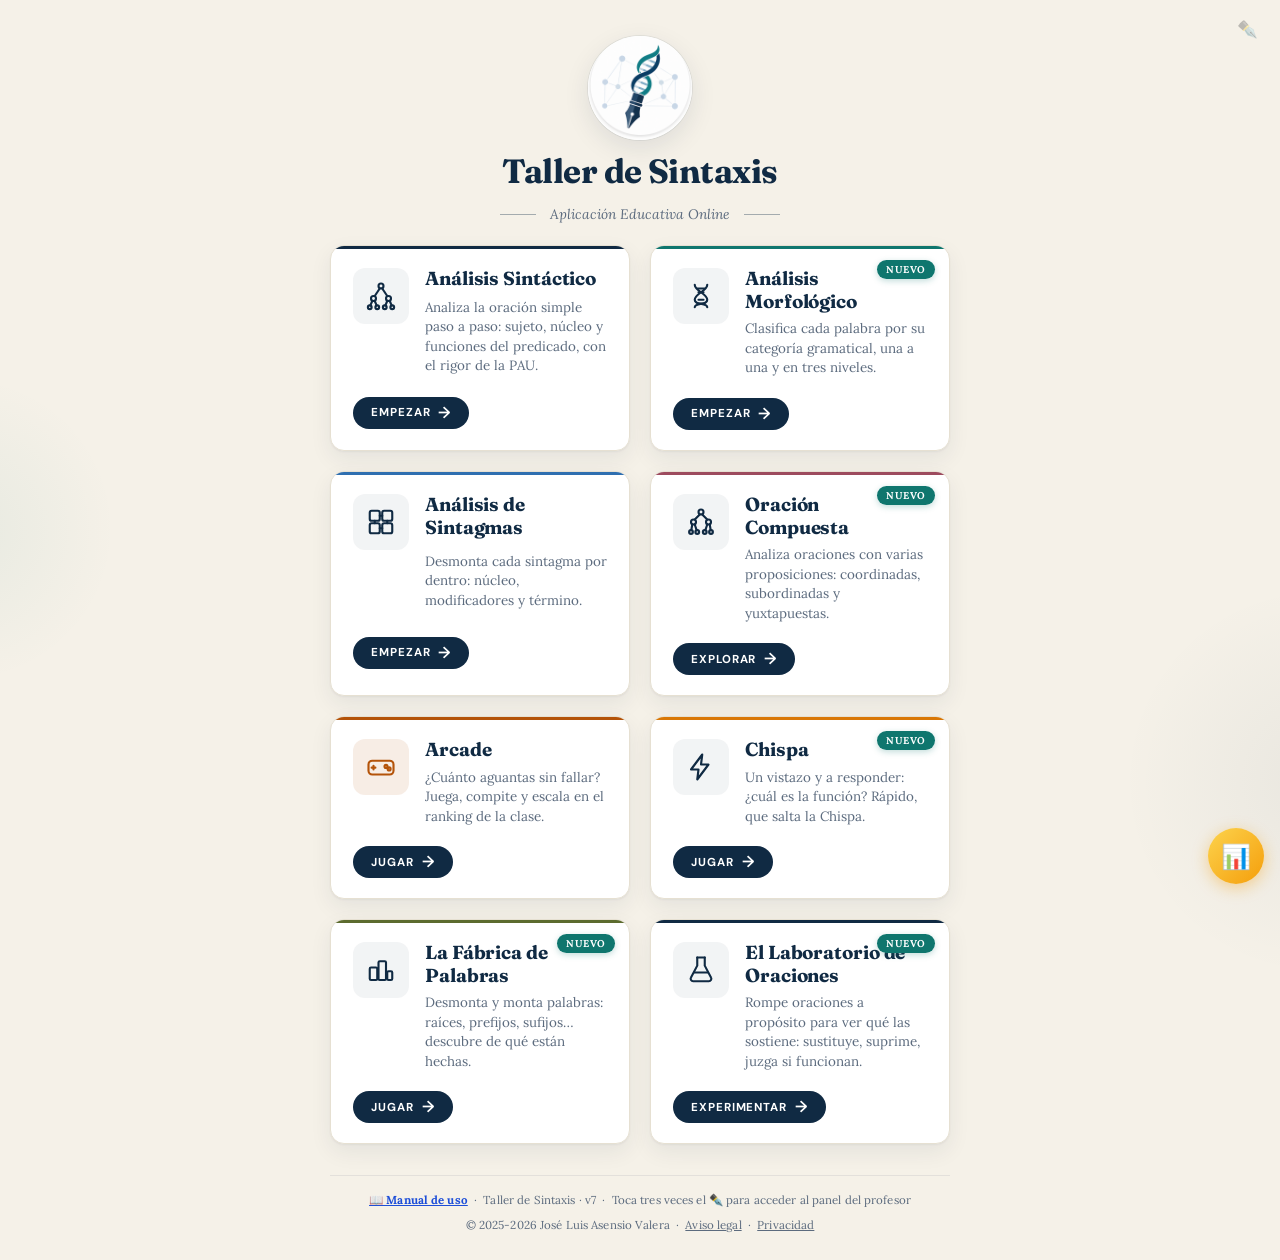
==== commit 70318d5a: "feat(legal): enlaza aviso legal y privacidad como lo hace una webapp seria Tres sitios, patrón están" ====
--- a/index.html
+++ b/index.html
@@ -4,6 +4,12 @@
 <meta charset="UTF-8">
 <meta name="viewport" content="width=device-width,initial-scale=1.0">
 <title>Taller de Sintaxis — Análisis sintáctico, morfológico y de oraciones compuestas</title>
+<!-- La versión completa (GitHub Pages, backend real) no es para buscadores:
+     se comparte por enlace directo con los alumnos y no debe competir con la
+     ligera en el dominio público. build-light.js QUITA esta línea en la copia
+     ligera (Plan_Estrategico_Web.md §8). Un robots.txt no sirve aquí: la app
+     vive en una subcarpeta de github.io y los buscadores solo leen el de la raíz. -->
+<meta name="robots" content="noindex">
 <meta name="description" content="Practica el análisis sintáctico y morfológico del español paso a paso: oración simple, sintagmas, oraciones compuestas y morfología, con corrección inmediata y terminología de la NGLE.">
 <!-- Open Graph / tarjeta de enlace (WhatsApp, Telegram, redes). Texto neutro,
      válido para las dos versiones (Plan_Estrategico_Web.md §11.12). La imagen
@@ -170,6 +176,12 @@
     <div class="portada-footer">
       <a href="manual-alumno.html" target="_blank" rel="noopener" style="color:#1D4ED8;font-weight:700;text-decoration:underline">📖 Manual de uso</a>
       &nbsp;·&nbsp; Taller de Sintaxis · v7 &nbsp;·&nbsp; Toca tres veces el ✒️ para acceder al panel del profesor
+      <div style="margin-top:10px">
+        © 2025-2026 José Luis Asensio Valera &nbsp;·&nbsp;
+        <a href="aviso-legal.html" target="_blank" rel="noopener" style="color:inherit;text-decoration:underline">Aviso legal</a>
+        &nbsp;·&nbsp;
+        <a href="privacidad.html" target="_blank" rel="noopener" style="color:inherit;text-decoration:underline">Privacidad</a>
+      </div>
     </div>
   </div>
 </div>
@@ -223,7 +235,13 @@
       <div id="login-module-panel"></div>
       <div id="api-err" role="alert" style="display:none;padding:10px 14px;border-radius:10px;background:var(--red-lt);border:1.5px solid #FCA5A5;color:#991B1B;font-size:.82rem;font-weight:600;margin:12px 0"></div>
       <button type="button" class="btn btn-primary" style="width:100%;padding:14px;font-size:1rem;margin-top:8px" onclick="handleStartAll()">¡Empezar!</button>
-      <p style="text-align:center;font-size:.7rem;color:var(--muted);margin-top:10px">Sin URL de API → oraciones de ejemplo</p>
+      <p style="text-align:center;font-size:.7rem;color:var(--muted);margin-top:10px">
+        Al continuar, aceptas el
+        <a href="aviso-legal.html" target="_blank" rel="noopener" style="color:inherit;text-decoration:underline">aviso legal</a>
+        y la
+        <a href="privacidad.html" target="_blank" rel="noopener" style="color:inherit;text-decoration:underline">política de privacidad</a>.
+      </p>
+      <p style="text-align:center;font-size:.7rem;color:var(--muted);margin-top:6px">Sin URL de API → oraciones de ejemplo</p>
     </div>
   </div>
 </div>
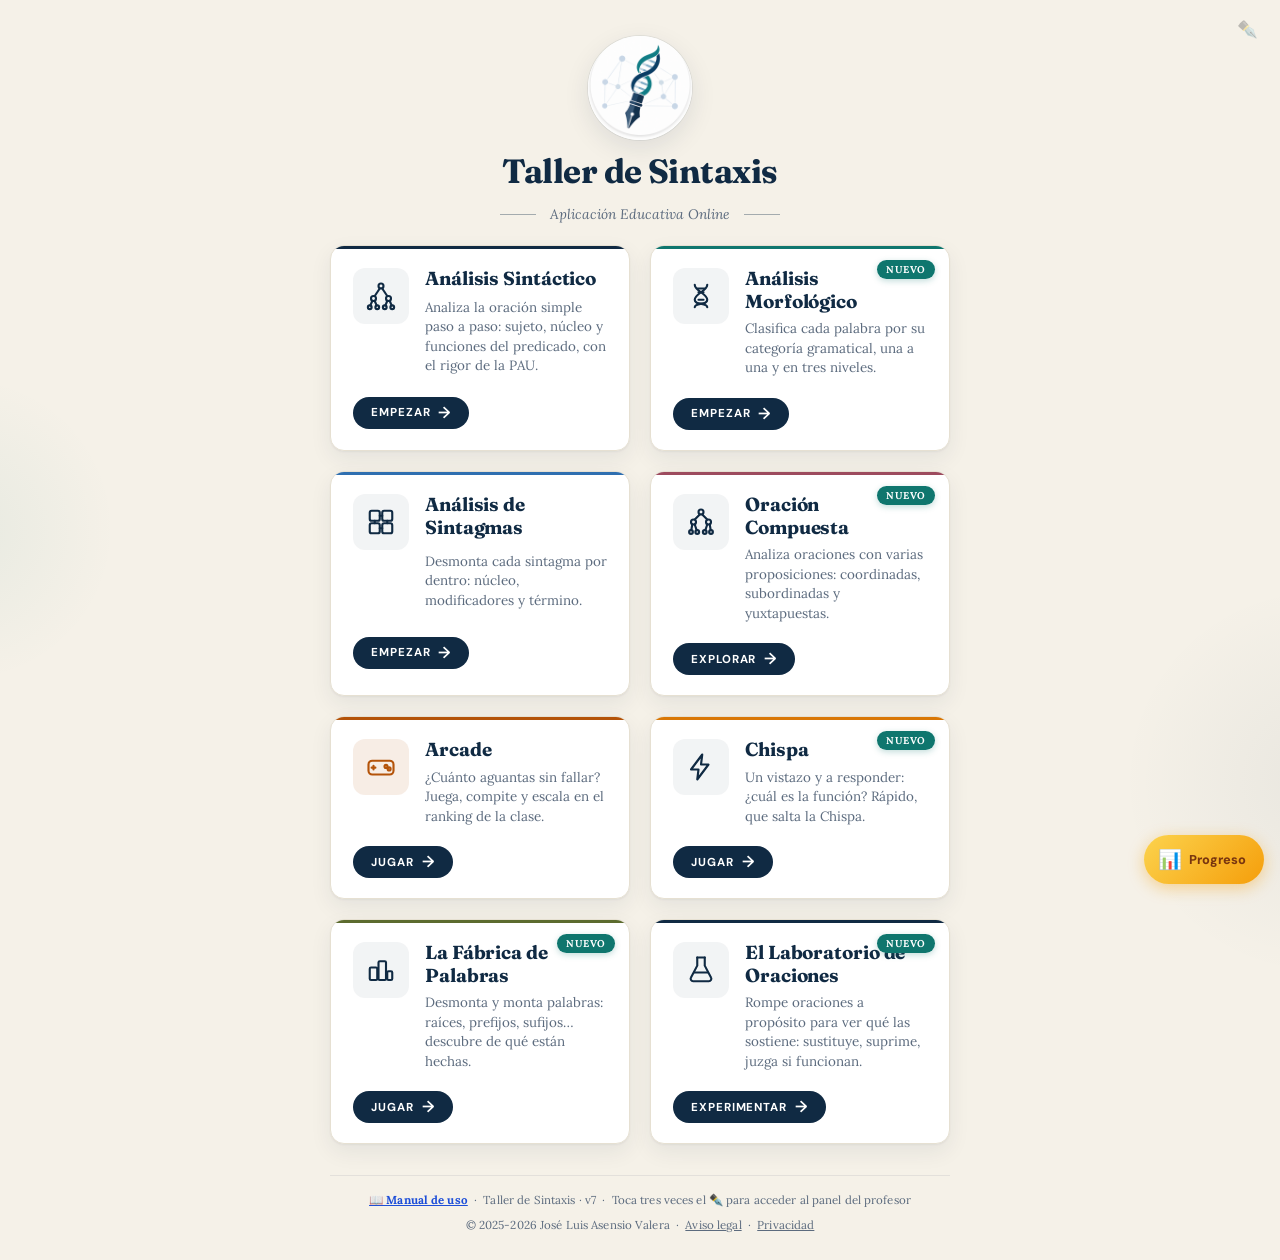
==== commit 9fb1a248: "fix(sint): auditoria de filtros - clasificador de verbo y funciones_presentes Cadena de arreglos de " ====
--- a/index.html
+++ b/index.html
@@ -397,33 +397,14 @@
         <div style="display:grid;grid-template-columns:1fr 1fr;gap:14px">
           <div>
             <div style="font-size:.72rem;color:#059669;font-weight:700;margin-bottom:6px">✅ Funciones a practicar:</div>
-            <div style="display:flex;flex-wrap:wrap;gap:4px 10px" id="pf-checkboxes">
-              <label style="display:flex;align-items:center;gap:4px;font-size:.78rem;cursor:pointer"><input type="checkbox" value="CD" onchange="applyPracticeFilters()" checked> CD</label>
-              <label style="display:flex;align-items:center;gap:4px;font-size:.78rem;cursor:pointer"><input type="checkbox" value="CI" onchange="applyPracticeFilters()" checked> CI</label>
-              <label style="display:flex;align-items:center;gap:4px;font-size:.78rem;cursor:pointer"><input type="checkbox" value="CC Tiempo" onchange="applyPracticeFilters()" checked> CC Tiempo</label>
-              <label style="display:flex;align-items:center;gap:4px;font-size:.78rem;cursor:pointer"><input type="checkbox" value="CC Lugar" onchange="applyPracticeFilters()" checked> CC Lugar</label>
-              <label style="display:flex;align-items:center;gap:4px;font-size:.78rem;cursor:pointer"><input type="checkbox" value="CC Modo" onchange="applyPracticeFilters()" checked> CC Modo</label>
-              <label style="display:flex;align-items:center;gap:4px;font-size:.78rem;cursor:pointer"><input type="checkbox" value="CC Causa" onchange="applyPracticeFilters()" checked> CC Causa</label>
-              <label style="display:flex;align-items:center;gap:4px;font-size:.78rem;cursor:pointer"><input type="checkbox" value="Atr." onchange="applyPracticeFilters()" checked> Atr.</label>
-              <label style="display:flex;align-items:center;gap:4px;font-size:.78rem;cursor:pointer"><input type="checkbox" value="CPvo" onchange="applyPracticeFilters()" checked> CPvo</label>
-              <label style="display:flex;align-items:center;gap:4px;font-size:.78rem;cursor:pointer"><input type="checkbox" value="C.Rég." onchange="applyPracticeFilters()" checked> C.Rég.</label>
-              <label style="display:flex;align-items:center;gap:4px;font-size:.78rem;cursor:pointer"><input type="checkbox" value="C.Ag." onchange="applyPracticeFilters()" checked> C.Ag.</label>
-              <label style="display:flex;align-items:center;gap:4px;font-size:.78rem;cursor:pointer"><input type="checkbox" value="Marca.Pas.Ref." onchange="applyPracticeFilters()" checked> Pas.Ref.</label>
-              <label style="display:flex;align-items:center;gap:4px;font-size:.78rem;cursor:pointer"><input type="checkbox" value="Marca.Imp." onchange="applyPracticeFilters()" checked> Imp.</label>
-            </div>
+            <!-- Rellenado por renderPfCheckboxes() (js/modules/sint/index.js) a
+                 partir de FUNC_FILTRABLES (js/glosario/tags.js) — no editar a mano
+                 aquí, o se repite el desfase que motivó este cambio (sep-2026). -->
+            <div style="display:flex;flex-wrap:wrap;gap:4px 10px" id="pf-checkboxes"></div>
           </div>
           <div>
             <div style="font-size:.72rem;color:#DC2626;font-weight:700;margin-bottom:6px">🚫 No quiero que aparezcan:</div>
-            <div style="display:flex;flex-wrap:wrap;gap:4px 10px" id="pf-prohib">
-              <label style="display:flex;align-items:center;gap:4px;font-size:.78rem;cursor:pointer"><input type="checkbox" value="CD" onchange="applyPracticeFilters()"> CD</label>
-              <label style="display:flex;align-items:center;gap:4px;font-size:.78rem;cursor:pointer"><input type="checkbox" value="CI" onchange="applyPracticeFilters()"> CI</label>
-              <label style="display:flex;align-items:center;gap:4px;font-size:.78rem;cursor:pointer"><input type="checkbox" value="Atr." onchange="applyPracticeFilters()"> Atr.</label>
-              <label style="display:flex;align-items:center;gap:4px;font-size:.78rem;cursor:pointer"><input type="checkbox" value="CPvo" onchange="applyPracticeFilters()"> CPvo</label>
-              <label style="display:flex;align-items:center;gap:4px;font-size:.78rem;cursor:pointer"><input type="checkbox" value="C.Rég." onchange="applyPracticeFilters()"> C.Rég.</label>
-              <label style="display:flex;align-items:center;gap:4px;font-size:.78rem;cursor:pointer"><input type="checkbox" value="C.Ag." onchange="applyPracticeFilters()"> C.Ag.</label>
-              <label style="display:flex;align-items:center;gap:4px;font-size:.78rem;cursor:pointer"><input type="checkbox" value="Marca.Pas.Ref." onchange="applyPracticeFilters()"> Pas.Ref.</label>
-              <label style="display:flex;align-items:center;gap:4px;font-size:.78rem;cursor:pointer"><input type="checkbox" value="Marca.Imp." onchange="applyPracticeFilters()"> Imp.</label>
-            </div>
+            <div style="display:flex;flex-wrap:wrap;gap:4px 10px" id="pf-prohib"></div>
           </div>
         </div>
         <div style="display:flex;gap:6px;margin-top:8px">
@@ -530,7 +511,7 @@
     <div id="res-mixto-p2" style="display:none;width:100%;margin-bottom:12px"></div>
     <div id="res-mission-info" style="display:none;padding:10px 14px;background:var(--purple-lt);border:1.5px solid #DDD6FE;border-radius:10px;font-size:.85rem;font-weight:700;color:var(--purple);margin-bottom:12px;text-align:center"></div>
     <div style="display:flex;flex-direction:column;gap:8px;width:100%">
-      <button type="button" class="btn btn-primary" style="width:100%;padding:13px;font-size:1rem" onclick="goLogin()">Nueva sesión</button>
+      <button type="button" class="btn btn-primary" style="width:100%;padding:13px;font-size:1rem" onclick="goLogin()">← Volver al inicio</button>
       <button type="button" id="res-practice-errors" class="btn btn-ghost" style="width:100%;font-size:.88rem;display:none" onclick="practiceMyErrors()">🎯 Practicar mis errores</button>
     </div>
   </div>
@@ -614,32 +595,13 @@
     <div class="s-box" style="border-left:4px solid var(--purple)">
       <div class="s-title">🔍 Filtros de contenido <span style="font-size:.7rem;font-weight:500;color:var(--muted);margin-left:6px">(Columna G del Sheets)</span></div>
       <div class="s-desc">Selecciona qué funciones sintácticas <strong>deben aparecer</strong> en las oraciones del examen (al menos 1 de las marcadas).</div>
-      <div style="display:flex;flex-wrap:wrap;gap:6px 12px;margin:12px 0" id="tp-func-checks">
-        <label style="display:flex;align-items:center;gap:4px;font-size:.82rem;cursor:pointer"><input type="checkbox" value="CD" onchange="updateFilterPreview()"> CD</label>
-        <label style="display:flex;align-items:center;gap:4px;font-size:.82rem;cursor:pointer"><input type="checkbox" value="CI" onchange="updateFilterPreview()"> CI</label>
-        <label style="display:flex;align-items:center;gap:4px;font-size:.82rem;cursor:pointer"><input type="checkbox" value="CC Tiempo" onchange="updateFilterPreview()"> CC Tiempo</label>
-        <label style="display:flex;align-items:center;gap:4px;font-size:.82rem;cursor:pointer"><input type="checkbox" value="CC Lugar" onchange="updateFilterPreview()"> CC Lugar</label>
-        <label style="display:flex;align-items:center;gap:4px;font-size:.82rem;cursor:pointer"><input type="checkbox" value="CC Modo" onchange="updateFilterPreview()"> CC Modo</label>
-        <label style="display:flex;align-items:center;gap:4px;font-size:.82rem;cursor:pointer"><input type="checkbox" value="CC Causa" onchange="updateFilterPreview()"> CC Causa</label>
-        <label style="display:flex;align-items:center;gap:4px;font-size:.82rem;cursor:pointer"><input type="checkbox" value="Atr." onchange="updateFilterPreview()"> Atr.</label>
-        <label style="display:flex;align-items:center;gap:4px;font-size:.82rem;cursor:pointer"><input type="checkbox" value="CPvo" onchange="updateFilterPreview()"> CPvo</label>
-        <label style="display:flex;align-items:center;gap:4px;font-size:.82rem;cursor:pointer"><input type="checkbox" value="C.Rég." onchange="updateFilterPreview()"> C.Rég.</label>
-        <label style="display:flex;align-items:center;gap:4px;font-size:.82rem;cursor:pointer"><input type="checkbox" value="C.Ag." onchange="updateFilterPreview()"> C.Ag.</label>
-        <label style="display:flex;align-items:center;gap:4px;font-size:.82rem;cursor:pointer"><input type="checkbox" value="Marca.Pas.Ref." onchange="updateFilterPreview()"> Pas.Ref.</label>
-        <label style="display:flex;align-items:center;gap:4px;font-size:.82rem;cursor:pointer"><input type="checkbox" value="Marca.Imp." onchange="updateFilterPreview()"> Imp.</label>
-      </div>
+      <!-- Rellenado por renderTpFuncChecks() (js/modules/teacher/index.js) a
+           partir de FUNC_FILTRABLES (js/glosario/tags.js) — no editar a mano
+           aquí, o se repite el desfase que motivó este cambio (sep-2026). -->
+      <div style="display:flex;flex-wrap:wrap;gap:6px 12px;margin:12px 0" id="tp-func-checks"></div>
       <div style="margin-bottom:10px">
         <label style="font-size:.78rem;font-weight:700;color:var(--red)">🚫 Funciones prohibidas <span style="font-weight:400;color:var(--muted)">(las oraciones que contengan estas NO aparecerán)</span></label>
-        <div style="display:flex;flex-wrap:wrap;gap:6px 12px;margin-top:6px" id="tp-func-prohib">
-          <label style="display:flex;align-items:center;gap:4px;font-size:.82rem;cursor:pointer"><input type="checkbox" value="CD" onchange="updateFilterPreview()"> CD</label>
-          <label style="display:flex;align-items:center;gap:4px;font-size:.82rem;cursor:pointer"><input type="checkbox" value="CI" onchange="updateFilterPreview()"> CI</label>
-          <label style="display:flex;align-items:center;gap:4px;font-size:.82rem;cursor:pointer"><input type="checkbox" value="Atr." onchange="updateFilterPreview()"> Atr.</label>
-          <label style="display:flex;align-items:center;gap:4px;font-size:.82rem;cursor:pointer"><input type="checkbox" value="CPvo" onchange="updateFilterPreview()"> CPvo</label>
-          <label style="display:flex;align-items:center;gap:4px;font-size:.82rem;cursor:pointer"><input type="checkbox" value="C.Rég." onchange="updateFilterPreview()"> C.Rég.</label>
-          <label style="display:flex;align-items:center;gap:4px;font-size:.82rem;cursor:pointer"><input type="checkbox" value="C.Ag." onchange="updateFilterPreview()"> C.Ag.</label>
-          <label style="display:flex;align-items:center;gap:4px;font-size:.82rem;cursor:pointer"><input type="checkbox" value="Marca.Pas.Ref." onchange="updateFilterPreview()"> Pas.Ref.</label>
-          <label style="display:flex;align-items:center;gap:4px;font-size:.82rem;cursor:pointer"><input type="checkbox" value="Marca.Imp." onchange="updateFilterPreview()"> Imp.</label>
-        </div>
+        <div style="display:flex;flex-wrap:wrap;gap:6px 12px;margin-top:6px" id="tp-func-prohib"></div>
       </div>
       <div style="display:flex;align-items:center;gap:14px;margin-bottom:10px;flex-wrap:wrap">
         <div style="flex:1">
@@ -1343,7 +1305,7 @@
     <div id="mission-cards" style="padding:16px 20px;max-height:50vh;overflow-y:auto"></div>
     <div style="padding:12px 20px 18px;border-top:1px solid var(--border);display:flex;gap:10px;justify-content:center">
       <button type="button" class="btn btn-ghost" onclick="startFreePlay()" style="font-size:.88rem">🎯 Práctica libre</button>
-      <button type="button" class="btn btn-ghost btn-sm" onclick="closeMissionSelector()">Cancelar</button>
+      <button type="button" class="btn btn-ghost btn-sm" onclick="closeMissionSelector()">Practicar misiones</button>
     </div>
   </div>
 </div>
--- a/css/legacy.css
+++ b/css/legacy.css
@@ -260,16 +260,10 @@
 @keyframes pvpnErr{0%,100%{background:var(--red-lt);transform:scale(1)}40%{transform:scale(.97)}}
 .pvpn-card.pvpn-err{animation:pvpnErr .5s ease}
 
-/* Opción minoritaria (PN·SC — semicopulativo): más pequeña y discreta que
-   PV/PN a propósito, porque es una función mucho menos frecuente y no debe
-   competir visualmente con las dos categorías principales. */
-.pvpn-minor{display:flex;align-items:center;gap:8px;width:100%;padding:7px 12px;border-radius:10px;border:1.5px dashed var(--border);background:transparent;cursor:pointer;transition:all .18s;text-align:left;margin-top:8px}
-.pvpn-minor:hover{border-color:#C5C0B8;background:#fff}
-.pvpn-minor.pvpn-sel{border-style:solid;border-color:var(--blue);background:var(--blue-lt)}
-.pvpn-minor.pvpn-err{animation:pvpnErr .5s ease}
-.pvpn-minor-icon{font-size:1.05rem;line-height:1;flex-shrink:0}
-.pvpn-minor-text{font-size:.74rem;color:var(--muted);line-height:1.35}
-.pvpn-minor-text b{color:var(--ink);font-weight:800}
+/* Paso 0 en dos tiempos (sep-2026): tras marcar PN, un segundo paso corto
+   pregunta copulativo/semicopulativo — aparece siempre (también con PN
+   "puro") para no delatar que la oración es semicopulativa. */
+.pvpn-step2-title{font-weight:800;font-size:.85rem;color:var(--muted);margin-bottom:10px}
 
 /* ══ PHASE 3: THREE-SECTION pool ══ */
 .pool-triple{display:grid;grid-template-columns:1fr 1fr 1fr;gap:10px;margin-bottom:0}
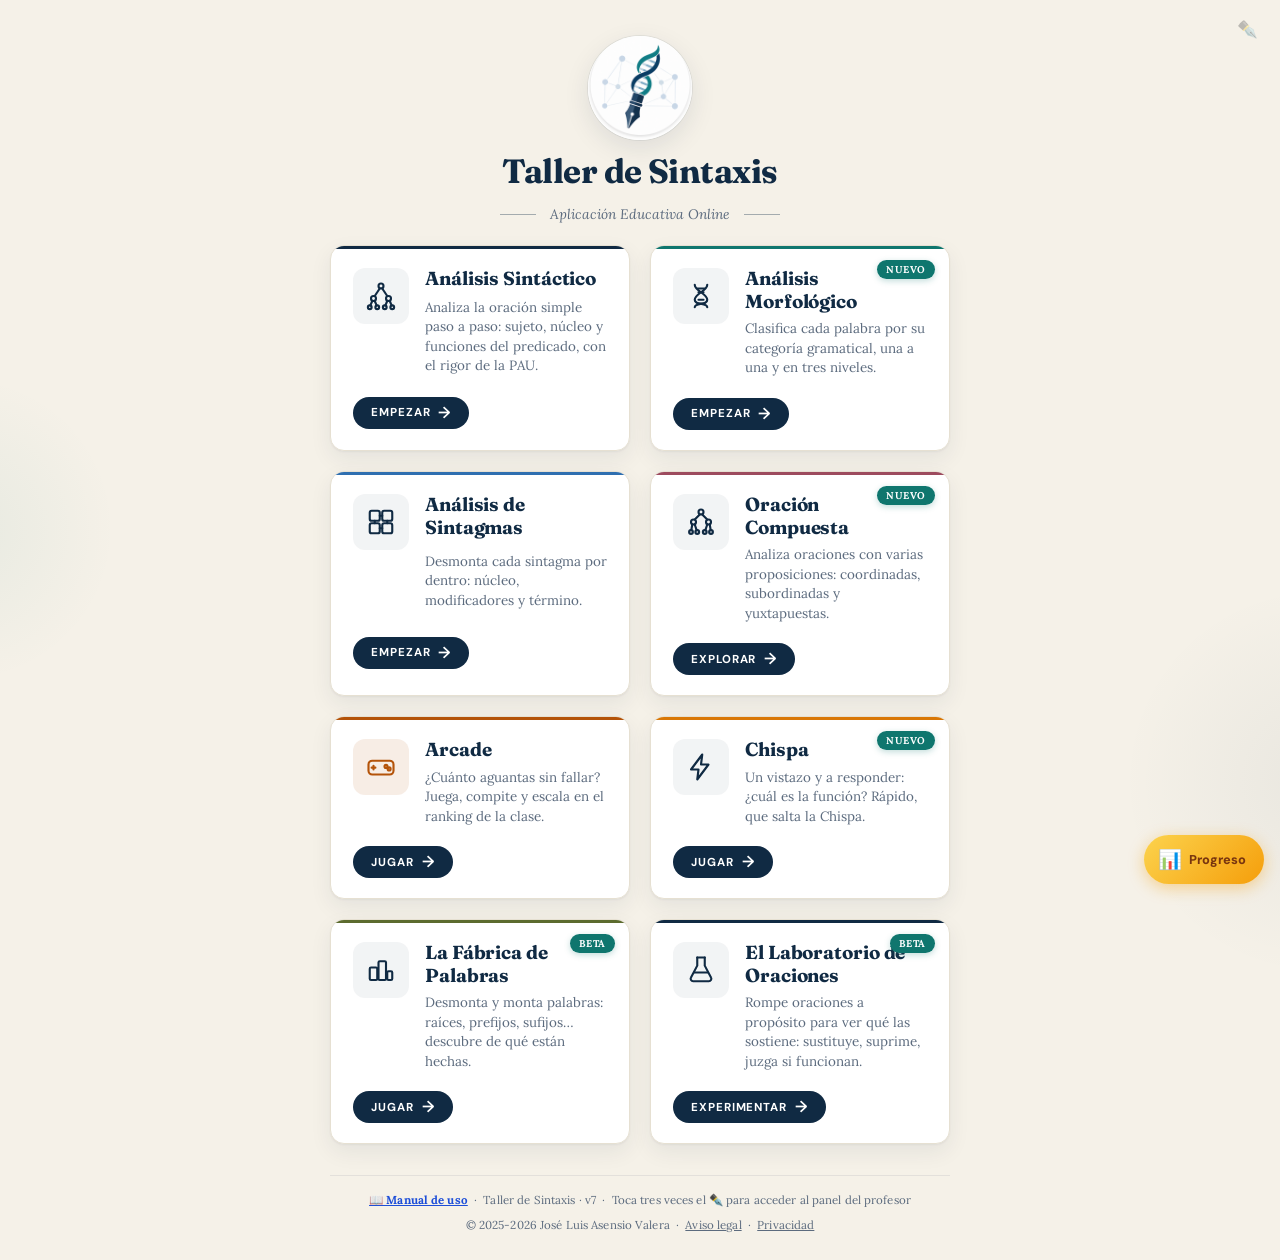
==== commit 167fdbef: "fix(ui): etiquetas "Nuevo" → "Beta" en Fábrica de Palabras y Laboratorio de Oraciones Ambos módulos " ====
--- a/index.html
+++ b/index.html
@@ -154,7 +154,7 @@
       </div>
       <div class="mod-card mc-fabrica" data-module="fabrica" onclick="goModule('fabrica')" role="button" tabindex="0"
            onkeydown="if(event.key==='Enter')goModule('fabrica')">
-        <span class="mod-card-badge">Nuevo</span>
+        <span class="mod-card-badge">Beta</span>
         <span class="mod-card-icon" aria-hidden="true">
           <svg viewBox="0 0 24 24"><rect x="3" y="10" width="6" height="10" rx="1"/><rect x="10" y="5" width="6" height="15" rx="1"/><rect x="17" y="13" width="4" height="7" rx="1"/></svg>
         </span>
@@ -164,7 +164,7 @@
       </div>
       <div class="mod-card mc-laboratorio" data-module="laboratorio" onclick="goModule('laboratorio')" role="button" tabindex="0"
            onkeydown="if(event.key==='Enter')goModule('laboratorio')">
-        <span class="mod-card-badge">Nuevo</span>
+        <span class="mod-card-badge">Beta</span>
         <span class="mod-card-icon" aria-hidden="true">
           <svg viewBox="0 0 24 24"><path d="M9 2v6.5L4 18a2 2 0 0 0 1.8 3h12.4a2 2 0 0 0 1.8-3l-5-9.5V2"/><path d="M9 2h6"/><path d="M6.5 14h11"/></svg>
         </span>
